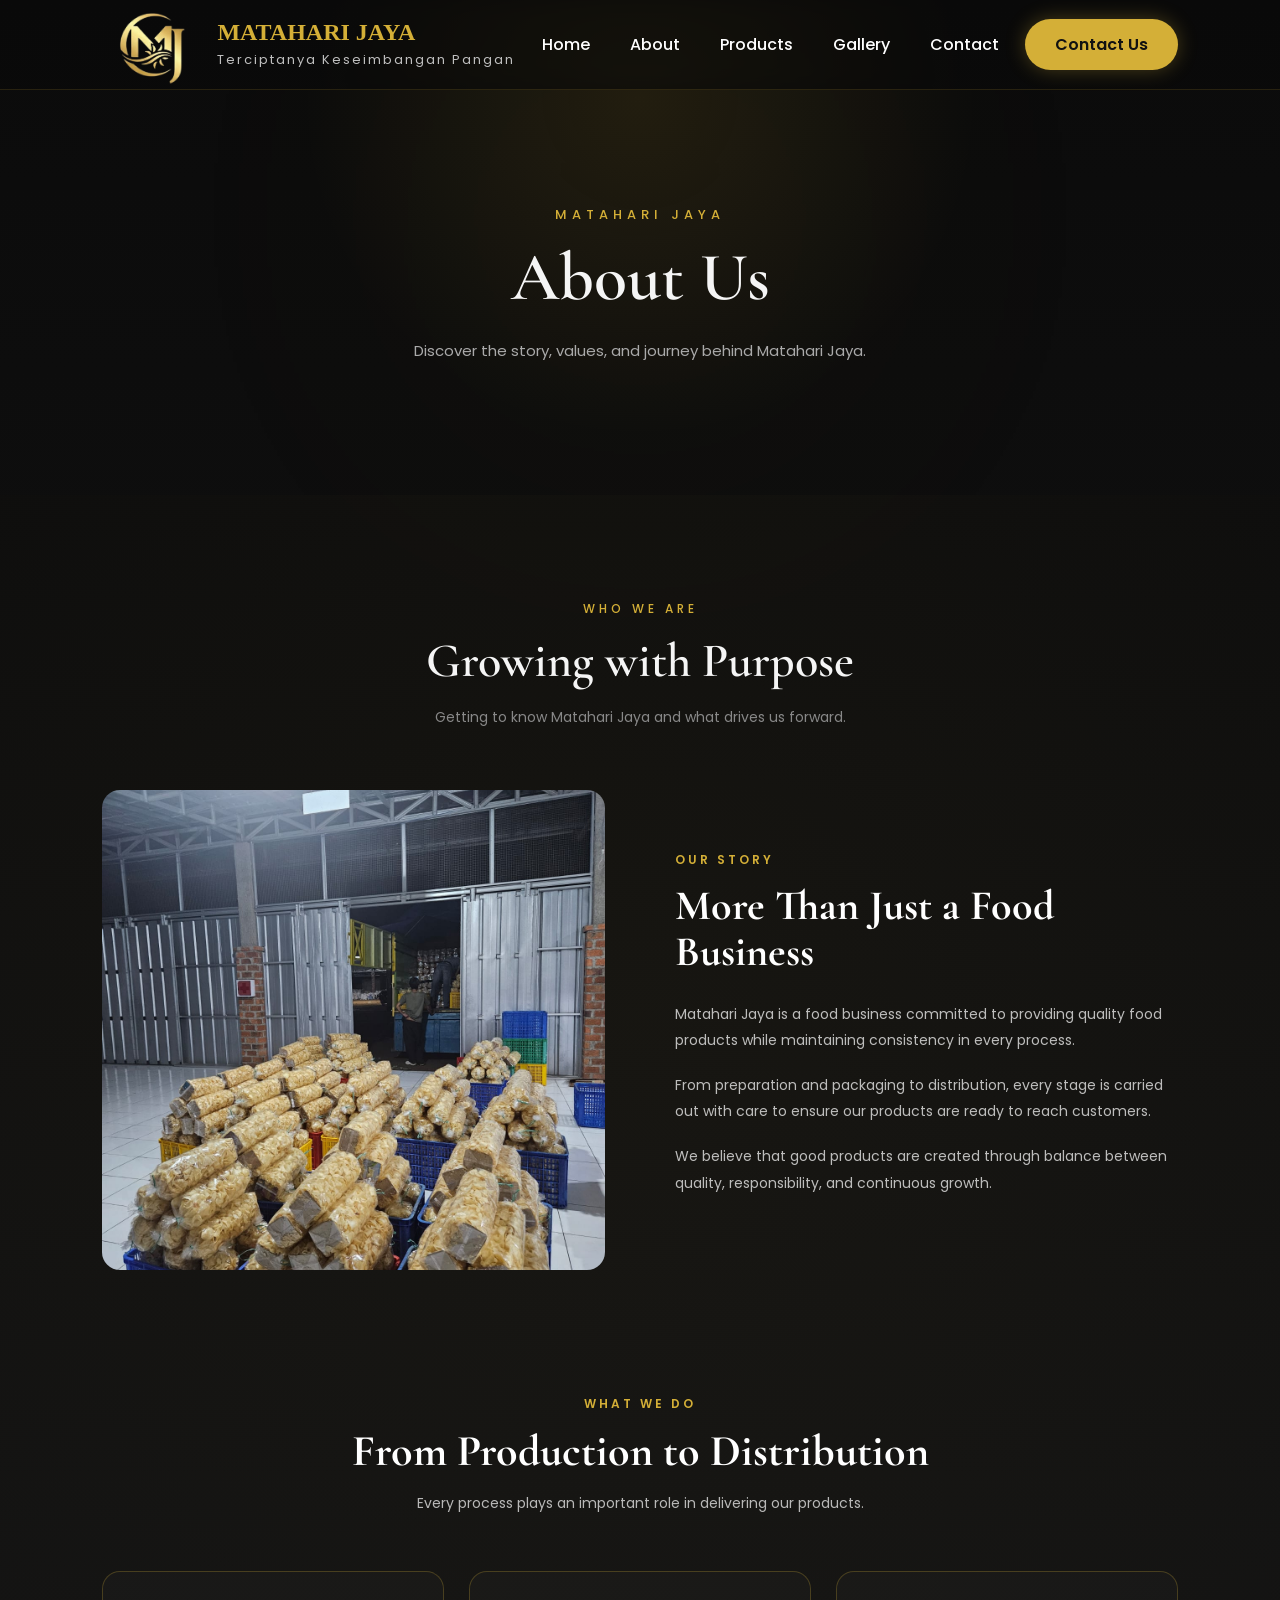
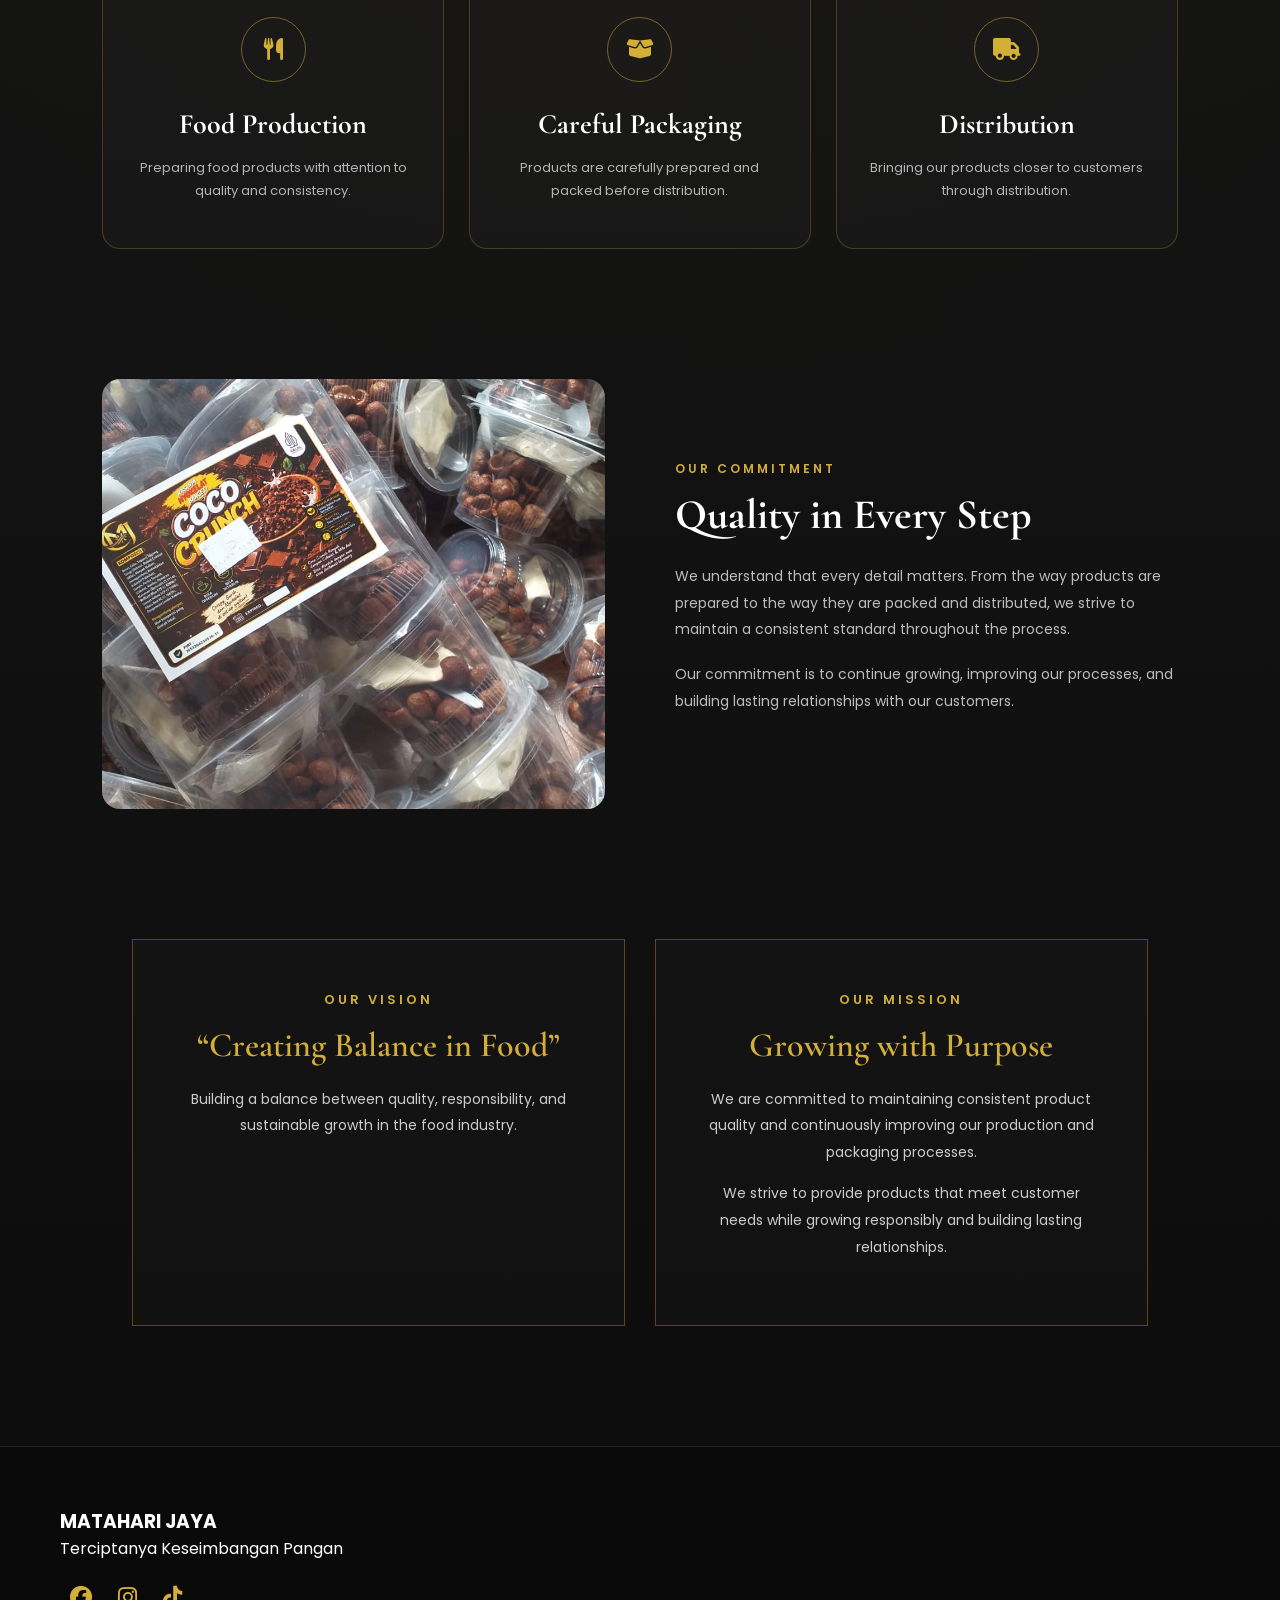
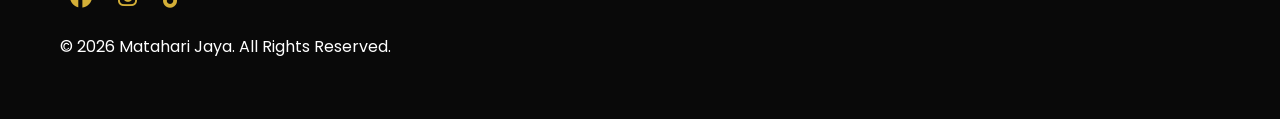
==== about.html @ 7770e7fb "push gallery-5.mp4 about.html and product.html" ====
<!DOCTYPE html>
<html lang="en">

<head>
    <meta charset="UTF-8">
    <meta name="viewport" content="width=device-width, initial-scale=1.0">

    <title>Gallery | Matahari Jaya</title>

    <link rel="icon" type="image/png" href="images/logo.png">

    <!-- CSS -->
    <link rel="stylesheet" href="css/style.css">

    <!-- Google Font -->
    <link rel="preconnect" href="https://fonts.googleapis.com">
    <link rel="preconnect" href="https://fonts.gstatic.com" crossorigin>

    <link href="https://fonts.googleapis.com/css2?family=Cormorant+Garamond:wght@500;600;700&family=Poppins:wght@300;400;500;600;700&display=swap" rel="stylesheet">

    <!-- Icons -->
    <link rel="stylesheet"
        href="https://cdnjs.cloudflare.com/ajax/libs/font-awesome/6.7.2/css/all.min.css">
</head>


<body>

    

    <!--================ NAVBAR ================-->

    <header>

        <div class="logo">
            <img src="images/logo.png" alt="Logo">
            <div class="logo-text">
                <h2>MATAHARI JAYA</h2>
                <span>Terciptanya Keseimbangan Pangan</span>
            </div>
        </div>

        <nav>

            <a href="index.html">Home</a>
            <a href="about.html">About</a>
            <a href="products.html">Products</a>
            <a href="gallery.html">Gallery</a>
            <a href="contact.html">Contact</a>

        </nav>

        <a href="contact.html" class="btn-contact">
        Contact Us
        </a>

    </header>

    <!--================ ABOUT HERO ================-->

    <section class="gallery-hero">

        <div class="gallery-hero-content">

            <span class="gallery-label">
                MATAHARI JAYA
            </span>

            <h1>About Us</h1>

            <p>
                Discover the story, values, and journey
                behind Matahari Jaya.
            </p>

        </div>

    </section>



    <!--================ WHO WE ARE ================-->

    <section class="company-gallery">

        <div class="gallery-heading">

            <span>WHO WE ARE</span>

            <h2>Growing with Purpose</h2>

            <p>
                Getting to know Matahari Jaya and
                what drives us forward.
            </p>

        </div>


        <div class="about-story">

            <div class="about-story-image">

                <img
                    src="images/gudang3.jpeg"
                    alt="Matahari Jaya">

            </div>


            <div class="about-story-content">

                <span>OUR STORY</span>

                <h2>
                    More Than Just a Food Business
                </h2>

                <p>
                    Matahari Jaya is a food business
                    committed to providing quality food
                    products while maintaining consistency
                    in every process.
                </p>

                <p>
                    From preparation and packaging to
                    distribution, every stage is carried
                    out with care to ensure our products
                    are ready to reach customers.
                </p>

                <p>
                    We believe that good products are
                    created through balance between
                    quality, responsibility, and continuous
                    growth.
                </p>

            </div>

        </div>



        <!--================ WHAT WE DO ================-->

        <div class="about-section-heading">

            <span>WHAT WE DO</span>

            <h2>
                From Production to Distribution
            </h2>

            <p>
                Every process plays an important role
                in delivering our products.
            </p>

        </div>


        <div class="about-values">


            <!-- CARD 1 -->

            <div class="about-card">

                <div class="about-card-icon">

                    <i class="fas fa-utensils"></i>

                </div>

                <h3>
                    Food Production
                </h3>

                <p>
                    Preparing food products with
                    attention to quality and consistency.
                </p>

            </div>



            <!-- CARD 2 -->

            <div class="about-card">

                <div class="about-card-icon">

                    <i class="fas fa-box-open"></i>

                </div>

                <h3>
                    Careful Packaging
                </h3>

                <p>
                    Products are carefully prepared
                    and packed before distribution.
                </p>

            </div>



            <!-- CARD 3 -->

            <div class="about-card">

                <div class="about-card-icon">

                    <i class="fas fa-truck"></i>

                </div>

                <h3>
                    Distribution
                </h3>

                <p>
                    Bringing our products closer
                    to customers through distribution.
                </p>

            </div>


        </div>



        <!--================ OUR COMMITMENT ================-->

        <div class="about-commitment">


            <div class="about-commitment-image">

                <img
                    src="images/produk.jpeg"
                    alt="Matahari Jaya distribution">

            </div>


            <div class="about-commitment-content">

                <span>OUR COMMITMENT</span>

                <h2>
                    Quality in Every Step
                </h2>

                <p>
                    We understand that every detail matters.
                    From the way products are prepared to
                    the way they are packed and distributed,
                    we strive to maintain a consistent
                    standard throughout the process.
                </p>

                <p>
                    Our commitment is to continue growing,
                    improving our processes, and building
                    lasting relationships with our customers.
                </p>

            </div>

        </div>



        <!--================ VISION & MISSION ================-->

<div class="about-vision-mission">

    <!-- VISION -->

    <div class="vision-box">

        <span>OUR VISION</span>

        <h2>
            “Creating Balance in Food”
        </h2>

        <p>
            Building a balance between quality,
            responsibility, and sustainable growth
            in the food industry.
        </p>

    </div>


    <!-- MISSION -->

    <div class="mission-box">

        <span>OUR MISSION</span>

        <h2>
            Growing with Purpose
        </h2>

        <p>
            We are committed to maintaining consistent
            product quality and continuously improving
            our production and packaging processes.
        </p>

        <p>
            We strive to provide products that meet
            customer needs while growing responsibly
            and building lasting relationships.
        </p>

    </div>

</div>

    </section>



   


    <!--================ FOOTER ================-->

    <footer>

    <h3>MATAHARI JAYA</h3>

    <p>
        Terciptanya Keseimbangan Pangan
    </p>

    <div class="social">

        <a href="https://web.facebook.com/profile.php?id=61590725181146">
            <i class="fab fa-facebook"></i>
        </a>

        <a href="https://www.instagram.com/mataharijayasnack?utm_source=ig_web_button_share_sheet&igsh=ZDNlZDc0MzIxNw==">
            <i class="fab fa-instagram"></i>
        </a>

        <a href="https://www.tiktok.com/@mataharijaya.snack?is_from_webapp=1&sender_device=pc">
            <i class="fab fa-tiktok"></i>
        </a>

    </div>

    <p class="copyright">
        © 2026 Matahari Jaya.
        All Rights Reserved.
    </p>

</footer>

</body>
</html>
---- css/style.css ----
/* ===== GOOGLE STYLE ===== */

*{
    margin:0;
    padding:0;
    box-sizing:border-box;
    font-family:'Poppins',sans-serif;
    text-decoration:none;
    list-style:none;
}

body{
    background:linear-gradient(180deg,#0b0b0b,#141414,#0b0b0b);
    color:#fff;
    overflow-x:hidden;
}

html{
    scroll-behavior:smooth;
}

/* ===== NAVBAR ===== */

header{
    width:100%;
    display:flex;
    justify-content:space-between;
    align-items:center;
    height:90px;
    padding:0 8%;
    position:fixed;
    top:0;
    left:0;
    z-index:1000;
    scroll-margin-top: 100px;

    background:rgba(10,10,10,.75);
    backdrop-filter:blur(12px);

    border-bottom:1px solid rgba(212,175,55,.15);
}

.logo{
    display:flex;
    align-items:center;
    gap:15px;
    height:70px;
}

.logo img{
    width:100px;
    height:100px;
    object-fit:contain;
}
.logo-text h2{
    color:#D4AF37;
    font-size:24px;
    font-family:'Cinzel', serif;
    margin:0;
}

.logo-text span{
    color:#BFBFBF;
    font-size:13px;
    letter-spacing:2px;
}

nav{
    display:flex;
    gap:40px;
}

nav a{
    color:#fff;
    font-weight:500;
    position:relative;
    transition:.4s;
}

nav a::after{
    content:"";
    position:absolute;
    left:0;
    bottom:-8px;
    width:0;
    height:2px;
    background:#D4AF37;
    transition:.4s;
}

nav a:hover{
    color:#D4AF37;
}

nav a:hover::after{
    width:100%;
}

.btn-contact{
    background:#D4AF37;
    color:#111;
    padding:13px 30px;
    border-radius:50px;
    font-weight:600;
    transition:.4s;
    box-shadow:0 0 20px rgba(212,175,55,.3);
}

.btn-contact:hover{
    transform:translateY(-3px);
    background:#F2D46B;
    box-shadow:0 0 35px rgba(212,175,55,.6);
}

/* =====================================================
   HERO
===================================================== */

.hero {
    min-height: 100vh;

    display: flex;
    justify-content: space-between;
    align-items: center;

    padding: 150px 8% 80px;

    gap: 80px;

    position: relative;
}


/* =====================================================
   HERO TEXT
===================================================== */

.hero-text {
    flex: 1;
    max-width: 650px;
}

.small-title {
    color: #D4AF37;

    letter-spacing: 4px;
    font-size: 14px;
    font-weight: 500;

    margin-bottom: 25px;
}


/* =====================================================
   HERO TITLE
===================================================== */

.hero-title {
    margin: 0 0 25px;

    line-height: .95;

    display: flex;
    flex-direction: column;

    gap: 2px;
}

.hero-title .matahari {
    font-family: 'Cormorant Garamond', serif;

    font-size: 68px;
    font-weight: 600;

    letter-spacing: 1px;

    color: #F5F5F5;
}

.hero-title .jaya {
    font-family: 'Poppins', sans-serif;

    font-size: 64px;
    font-weight: 700;

    letter-spacing: 1px;

    color: #D4AF37;
}


/* =====================================================
   GOLD DIVIDER
===================================================== */

.sun-divider {
    display: flex;
    align-items: center;

    gap: 18px;

    width: 560px;
    max-width: 100%;

    margin: 5px 0 28px;
}


/* GARIS KIRI */

.sun-divider > span:first-child {
    height: 1px;

    flex: 1;

    background: linear-gradient(
        to right,
        transparent,
        #D4AF37
    );
}


/* GARIS KANAN */

.sun-divider > span:last-child {
    height: 1px;

    flex: 1;

    background: linear-gradient(
        to left,
        transparent,
        #D4AF37
    );
}


/* =====================================================
   SUN ICON
===================================================== */

.sun-icon {
    width: 40px;
    height: 40px;

    position: relative;

    display: flex;
    align-items: center;
    justify-content: center;

    flex-shrink: 0;
}

.sun-icon .sun-core {
    width: 12px;
    height: 12px;

    background: #D4AF37;

    border-radius: 50%;

    box-shadow:
        0 0 8px rgba(212,175,55,.8),
        0 0 18px rgba(212,175,55,.35);
}

.sun-icon::before {
    content: "";

    position: absolute;

    width: 32px;
    height: 32px;

    border-radius: 50%;

    background:
        linear-gradient(#D4AF37,#D4AF37)
        center top / 2px 7px no-repeat,

        linear-gradient(#D4AF37,#D4AF37)
        center bottom / 2px 7px no-repeat,

        linear-gradient(#D4AF37,#D4AF37)
        left center / 7px 2px no-repeat,

        linear-gradient(#D4AF37,#D4AF37)
        right center / 7px 2px no-repeat;

    opacity: .8;
}

.sun-icon::after {
    content: "";

    position: absolute;

    width: 32px;
    height: 32px;

    border-radius: 50%;

    background:
        linear-gradient(
            45deg,
            transparent 47%,
            #D4AF37 48%,
            #D4AF37 52%,
            transparent 53%
        ),

        linear-gradient(
            -45deg,
            transparent 47%,
            #D4AF37 48%,
            #D4AF37 52%,
            transparent 53%
        );

    opacity: .7;
}


/* =====================================================
   HERO TEXT DESCRIPTION
===================================================== */

.hero-tagline {
    font-family: 'Poppins', sans-serif;

    font-size: 17px;
    font-weight: 500;

    line-height: 1.8;

    letter-spacing: .5px;

    color: #E5E5E5;

    max-width: 600px;

    margin-bottom: 8px;
}

.hero-description {
    font-family: 'Poppins', sans-serif;

    color: #BFBFBF;

    font-size: 16px;
    font-weight: 300;

    line-height: 1.9;

    max-width: 580px;

    margin-top: 0;
}


/* =====================================================
   HERO BUTTON
===================================================== */

.hero-button {
    margin-top: 35px;

    display: flex;

    gap: 20px;
}


/* =====================================================
   GOLD BUTTON
===================================================== */

.btn-gold {
    display: inline-block;

    background: #D4AF37;

    color: #111;

    padding: 16px 36px;

    border-radius: 50px;

    font-weight: 600;

    transition: .4s;

    box-shadow:
        0 0 30px rgba(212,175,55,.25);
}

.btn-gold:hover {
    transform: translateY(-4px);

    background: #F2D46B;

    box-shadow:
        0 0 40px rgba(212,175,55,.5);
}


/* =====================================================
   OUTLINE BUTTON
===================================================== */

.btn-outline {
    display: inline-block;

    border: 2px solid #D4AF37;

    color: #D4AF37;

    padding: 15px 30px;

    border-radius: 40px;

    transition: .4s;
}

.btn-outline:hover {
    transform: translateY(-4px);

    background: #D4AF37;

    color: #111;
}


/* =====================================================
   HERO LOGO
===================================================== */

.hero-image {
    flex: 1;

    display: flex;

    justify-content: center;
    align-items: center;

    position: relative;

    /* PENTING:
       tidak ada glow besar */
    background: none;
}


/* CONTAINER LOGO */

.hero-logo {
    width: 420px;
    height: 420px;

    display: flex;

    justify-content: center;
    align-items: center;

    position: relative;
}


/* LOGO */

.hero-logo img {
    width: 100%;
    height: 100%;

    object-fit: contain;

    /* clean */
    filter: none;

    transition: .4s ease;
}


/* HOVER LOGO */

.hero-logo img:hover {
    transform: scale(1.04);
}


/* =====================================================
   HILANGKAN GLOW LAMA
===================================================== */

.hero-image::before {
    display: none;
}

.hero-image::after {
    display: none;
}

.btn-gold{
    display:inline-block;
    background:#D4AF37;
    color:#111;
    padding:16px 36px;
    border-radius:50px;
    font-weight:600;
    transition:.4s;
    box-shadow:0 0 30px rgba(212,175,55,.25);
}

.btn-gold:hover{
    transform:translateY(-4px);
    background:#F2D46B;
    box-shadow:0 0 40px rgba(212,175,55,.5);
}

.btn-outline{
    display:inline-block;
    border:2px solid #D4AF37;
    color:#D4AF37;
    padding:16px 36px;
    border-radius:50px;
    transition:.4s;
}

.btn-outline:hover{
    background:#D4AF37;
    color:#111;
}

.btn-outline{
    border:2px solid #D4AF37;
    color:#D4AF37;
    padding:15px 30px;
    border-radius:40px;
}

.hero{

    min-height:100vh;
    display:flex;
    justify-content:space-between;
    align-items:center;
    padding:170px 8% 80px;
    gap:70px;
    position:relative;

}

.hero::before{

    content:"";
    position:absolute;
    width:450px;
    height:450px;
    background:#D4AF37;
    filter:blur(180px);
    opacity:.08;
    right:-120px;
    top:80px;

}

/* ===== SECTION ===== */

section{
    padding:100px 8%;
}

.section-title{
    text-align:center;
    margin-bottom:60px;
}

.section-title span{
    color:#D4AF37;
    letter-spacing:2px;
}

.section-title h2{
    font-size:40px;
    margin-top:15px;
}

/* ===== ABOUT COMPANY ===== */

.about {
    display: grid;
    grid-template-columns: 1fr 1fr;
    align-items: center;
    gap: 80px;

    background: #0d0d0d;
}


/* IMAGE */

.about-image {
    display: flex;
    justify-content: center;
}

.about-image-frame {
    position: relative;

    width: 100%;
    max-width: 500px;

    border-radius: 24px;
    padding: 10px;

    background:
        linear-gradient(
            135deg,
            rgba(212,175,55,.3),
            transparent 45%
        );

    border: 1px solid rgba(212,175,55,.18);
}

.about-image-frame img {
    display: block;

    width: 100%;
    height: 500px;

    object-fit: cover;

    border-radius: 18px;
}


/* TEXT */

.about-text {
    max-width: 600px;
}

.about-label {
    color: #D4AF37;

    font-size: 12px;
    letter-spacing: 4px;
    font-weight: 500;
}

.about-text h2 {
    font-family: 'Cormorant Garamond', serif;

    font-size: 52px;
    line-height: 1.1;

    margin: 15px 0 25px;

    color: #F5F5F5;
}

.about-text h2 span {
    color: #D4AF37;
}

.about-text > p {
    color: #aaa;

    font-size: 15px;
    line-height: 1.9;

    margin-bottom: 15px;
}


/* FEATURES */

.about-features {
    display: grid;

    grid-template-columns: 1fr 1fr;

    gap: 22px;

    margin-top: 30px;
}

.about-feature {
    display: flex;

    align-items: flex-start;

    gap: 14px;
}

.about-feature > i {
    color: #D4AF37;

    font-size: 19px;

    margin-top: 3px;
}

.about-feature h4 {
    color: #fff;

    font-size: 14px;

    margin-bottom: 4px;
}

.about-feature p {
    color: #777;

    font-size: 12px;

    line-height: 1.6;
}


/* LINK */

.about-link {
    display: inline-flex;

    align-items: center;

    gap: 10px;

    margin-top: 30px;

    color: #D4AF37;

    font-size: 13px;

    font-weight: 600;

    transition: .3s;
}

.about-link:hover {
    gap: 15px;

    color: #F2D46B;
}

/* ===== PRODUCTS ===== */

.products{
    background:
        radial-gradient(
            circle at 50% 0%,
            rgba(212,175,55,.06),
            transparent 45%
        );
}


/* SECTION TITLE */

.products .section-title{
    max-width:750px;
    margin:0 auto 60px;
    text-align:center;
}

.products .section-title span{
    color:#D4AF37;
    font-size:13px;
    letter-spacing:4px;
    font-weight:500;
}

.products .section-title h2{
    font-family:'Cormorant Garamond', serif;
    font-size:48px;
    font-weight:600;
    margin:12px 0 15px;
}

.products .section-title p{
    color:#aaa;
    font-size:15px;
    line-height:1.8;
}



/* PRODUCT GRID */

.product-container{
    display:grid;
    grid-template-columns:repeat(3,1fr);
    gap:30px;
}



/* PRODUCT CARD */

.product-card{
    background:
        linear-gradient(
            145deg,
            #191919,
            #101010
        );

    border:1px solid rgba(212,175,55,.12);
    border-radius:20px;
    overflow:hidden;
    transition:.4s ease;
}

.product-card:hover{
    transform:translateY(-10px);
    border-color:rgba(212,175,55,.5);
    box-shadow:
        0 20px 50px rgba(0,0,0,.5),
        0 0 30px rgba(212,175,55,.08);
}



/* PRODUCT IMAGE */

.product-image{
    height:320px;
    position:relative;
    display:flex;
    align-items:center;
    justify-content:center;
    padding:25px;
    background:
        radial-gradient(
            circle,
            rgba(212,175,55,.12),
            transparent 65%
        );
}

.product-image img{
    width:100%;
    height:100%;
    object-fit:contain;
    transition:.5s ease;
}

.product-card:hover .product-image img{
    transform:scale(1.05);
}



/* BADGE */

.product-badge{
    position:absolute;
    top:18px;
    left:18px;
    background:#D4AF37;
    color:#111;
    padding:7px 12px;
    border-radius:30px;
    font-size:10px;
    font-weight:700;
    letter-spacing:1px;
}



/* PRODUCT INFO */

.product-info{
    padding:25px 28px 28px;
}

.product-category{
    color:#D4AF37;
    font-size:11px;
    letter-spacing:2px;
}

.product-info h3{
    font-family:'Cormorant Garamond', serif;
    font-size:28px;
    margin:8px 0 10px;
    color:#fff;
}

.product-info p{
    color:#aaa;
    font-size:14px;
    line-height:1.7;
    min-height:72px;
}



/* PRODUCT BOTTOM */

.product-bottom{
    margin-top:22px;
    display:flex;
    align-items:center;
    justify-content:space-between;
    gap:15px;
}



/* SHOPEE BUTTON */

.btn-shopee{
    display:inline-flex;
    align-items:center;
    gap:8px;
    background:#D4AF37;
    color:#111;
    padding:11px 17px;
    border-radius:30px;
    font-size:12px;
    font-weight:600;
    transition:.3s ease;
}

.btn-shopee:hover{
    background:#F2D46B;
    transform:translateY(-2px);
    box-shadow:
        0 8px 20px rgba(212,175,55,.25);
}



/* VIEW DETAILS */

.product-detail{
    color:#D4AF37;
    font-size:12px;
    white-space:nowrap;
    transition:.3s;
}

.product-detail:hover{
    color:#F2D46B;
    transform:translateX(3px);
}



/* VIEW ALL */

.products-footer{
    display:flex;
    justify-content:center;
    margin-top:50px;
}

/* ===== WHY CHOOSE US ===== */

.why{
    background:
        radial-gradient(
            circle at 50% 50%,
            rgba(212,175,55,.04),
            transparent 55%
        );
}


/* SECTION DESCRIPTION */

.why .section-title{
    max-width:700px;
    margin:0 auto 60px;
}

.why .section-title span{
    color:#D4AF37;
    font-size:12px;
    letter-spacing:4px;
    font-weight:500;
}

.why .section-title h2{
    font-family:'Cormorant Garamond', serif;
    font-size:48px;
    font-weight:600;
    margin:12px 0 15px;
}

.why .section-title p{
    color:#999;
    font-size:15px;
    line-height:1.8;
}


/* WHY GRID */

.why-container{
    display:grid;
    grid-template-columns:repeat(4,1fr);
    gap:22px;
}


/* WHY CARD */

.why-card{
    position:relative;

    padding:40px 28px;

    background:
        linear-gradient(
            145deg,
            #191919,
            #101010
        );

    border:1px solid rgba(212,175,55,.12);

    border-radius:22px;

    text-align:center;

    transition:.4s ease;

    overflow:hidden;
}


/* GOLD TOP LINE */

.why-card::before{
    content:"";

    position:absolute;

    top:0;
    left:50%;

    width:0;
    height:2px;

    background:#D4AF37;

    transform:translateX(-50%);

    transition:.4s ease;
}


/* ICON */

.why-icon{
    width:60px;
    height:60px;

    margin:0 auto 22px;

    display:flex;
    align-items:center;
    justify-content:center;

    border-radius:50%;

    color:#D4AF37;

    background:rgba(212,175,55,.08);

    border:1px solid rgba(212,175,55,.18);

    font-size:21px;

    transition:.4s ease;
}


/* TITLE */

.why-card h3{
    font-family:'Cormorant Garamond', serif;

    font-size:25px;

    font-weight:600;

    color:#fff;

    margin-bottom:12px;
}


/* DESCRIPTION */

.why-card p{
    color:#888;

    font-size:13px;

    line-height:1.8;
}


/* HOVER */

.why-card:hover{
    transform:translateY(-8px);

    border-color:rgba(212,175,55,.45);

    box-shadow:
        0 20px 45px rgba(0,0,0,.4),
        0 0 25px rgba(212,175,55,.06);
}

.why-card:hover::before{
    width:60%;
}

.why-card:hover .why-icon{
    background:#D4AF37;
    color:#111;

    transform:translateY(-3px);
}

/* ===== CONTACT ===== */

.contact{
    text-align:center;
}

.contact a{
    display:inline-block;
    margin-top:25px;
    background:#D4AF37;
    color:black;
    padding:15px 35px;
    border-radius:40px;
}

/* ===== FOOTER ===== */

footer{
    background:#090909;
    padding:60px;
    border-top:1px solid rgba(212,175,55,.15);
}

.social{
    margin:20px 0;
}

.social a{
    color:#D4AF37;
    font-size:22px;
    margin:0 10px;
}

/* ===== HERO BRAND DIVIDER ===== */

.hero h1{
    font-size:68px;
    line-height:1.05;
    font-family:'Cinzel',serif;
    font-weight:600;
    letter-spacing:1px;
    margin-bottom:25px;
    color:#F5F5F5;
}

.hero h1 span{
    color:#D4AF37;
}

/* ===== ELEGANT SUN DIVIDER ===== */

.sun-divider{
    display:flex;
    align-items:center;
    gap:16px;
    width:560px;
    max-width:100%;
    margin:8px 0 28px;
}

/* garis kiri */
.sun-divider > span:first-child{
    height:1px;
    flex:1;
    background:linear-gradient(
        to right,
        transparent,
        rgba(212,175,55,.75)
    );
}

/* garis kanan */
.sun-divider > span:last-child{
    height:1px;
    flex:1;
    background:linear-gradient(
        to left,
        transparent,
        rgba(212,175,55,.75)
    );
}


/* ===== MATAHARI ===== */

.sun-icon{
    width:34px;
    height:34px;
    position:relative;
    display:flex;
    align-items:center;
    justify-content:center;
    flex-shrink:0;
}


/* lingkaran matahari */

.sun-icon .sun-core{
    width:10px;
    height:10px;
    background:#D4AF37;
    border-radius:50%;

    box-shadow:
        0 0 6px rgba(212,175,55,.6);
}


/* sinar utama */

.sun-icon::before{
    content:"";
    position:absolute;

    width:28px;
    height:28px;

    border-radius:50%;

    background:
        linear-gradient(#D4AF37,#D4AF37)
        center top / 1px 6px no-repeat,

        linear-gradient(#D4AF37,#D4AF37)
        center bottom / 1px 6px no-repeat,

        linear-gradient(#D4AF37,#D4AF37)
        left center / 6px 1px no-repeat,

        linear-gradient(#D4AF37,#D4AF37)
        right center / 6px 1px no-repeat;

    opacity:.75;
}


/* sinar diagonal */

.sun-icon::after{
    content:"";
    position:absolute;

    width:28px;
    height:28px;

    border-radius:50%;

    background:
        linear-gradient(
            45deg,
            transparent 47%,
            #D4AF37 48%,
            #D4AF37 52%,
            transparent 53%
        ),

        linear-gradient(
            -45deg,
            transparent 47%,
            #D4AF37 48%,
            #D4AF37 52%,
            transparent 53%
        );

    opacity:.55;
}

/* =========================================
   PAGE TRANSITION
========================================= */

body {
    opacity: 0;
    animation: pageFadeIn 0.5s ease forwards;
}

@keyframes pageFadeIn {
    from {
        opacity: 0;
    }

    to {
        opacity: 1;
    }
}

/* Saat pindah halaman */

body.page-exit {
    opacity: 0;
    transition: opacity 0.35s ease;
}

/* =====================================================
   PRODUCTS PAGE
===================================================== */

.products-page {
    min-height: 100vh;
    padding: 160px 8% 100px;
    background:
        radial-gradient(
            circle at 80% 20%,
            rgba(212,175,55,.08),
            transparent 35%
        );
}


/* ===== PRODUCTS HEADING ===== */

.products-heading {
    max-width: 750px;
    margin: 0 auto 70px;
    text-align: center;
}

.products-heading > span {
    color: #D4AF37;
    font-size: 14px;
    letter-spacing: 4px;
    font-weight: 500;
}

.products-heading h1 {
    margin-top: 18px;
    font-family: 'Cormorant Garamond', serif;
    font-size: 64px;
    line-height: 1;
    font-weight: 600;
}

.products-heading h1 strong {
    color: #D4AF37;
    font-weight: 600;
}

.products-heading p {
    margin-top: 25px;
    color: #BFBFBF;
    font-size: 16px;
    line-height: 1.8;
}


/* ===== PRODUCT GRID ===== */

.product-grid {
    display: grid;
    grid-template-columns: repeat(3, 1fr);
    gap: 30px;
}


/* ===== PRODUCT ITEM ===== */

.product-item {
    background: linear-gradient(
        145deg,
        #181818,
        #101010
    );

    border: 1px solid rgba(212,175,55,.15);
    border-radius: 24px;
    overflow: hidden;
    transition: .4s ease;
}

.product-item:hover {
    transform: translateY(-8px);
    border-color: rgba(212,175,55,.6);
    box-shadow:
        0 20px 50px rgba(212,175,55,.12);
}


/* ===== PRODUCT IMAGE ===== */

.product-image {
    height: 330px;
    display: flex;
    justify-content: center;
    align-items: center;
    padding: 30px;
    background:
        radial-gradient(
            circle,
            rgba(212,175,55,.12),
            transparent 65%
        );
}

.product-image img {
    width: 100%;
    height: 100%;
    object-fit: contain;
    transition: .4s ease;
}

.product-item:hover .product-image img {
    transform: scale(1.05);
}


/* ===== PRODUCT INFO ===== */

.product-info {
    padding: 30px;
}

.product-info > span {
    color: #D4AF37;
    font-size: 11px;
    letter-spacing: 2px;
    font-weight: 600;
}

.product-info h2 {
    margin-top: 10px;
    font-family: 'Cormorant Garamond', serif;
    font-size: 32px;
    font-weight: 600;
}

.product-info p {
    color: #BFBFBF;
    font-size: 14px;
    line-height: 1.7;
    margin: 12px 0 25px;
}


/* ===== SHOPEE BUTTON ===== */

.product-button {
    display: inline-flex;
    align-items: center;
    gap: 10px;
    color: #111;
    background: #D4AF37;
    padding: 12px 20px;
    border-radius: 30px;
    font-size: 14px;
    font-weight: 600;
    transition: .3s;
}

.product-button:hover {
    background: #F2D46B;
    transform: translateY(-3px);
    box-shadow:
        0 10px 25px rgba(212,175,55,.25);
}

/* ===== PAGE TRANSITION ===== */




/* ================= PRODUCT IMAGE ================= */

.product-card .product-image {
    width: 100%;
    height: 360px;
    position: relative;
    overflow: hidden;
}

/* ================= PRODUCT INFO ================= */

.product-card .product-info {
    width: 100%;
    padding: 40px;
    display: flex;
    flex-direction: column;
    justify-content: center;
}

/* =========================================
   FIX PRODUCT CARD ALIGNMENT
   ========================================= */

/* Semua card dibuat sebagai kolom */
.product-card {
    display: flex;
    flex-direction: column;
    height: 100%;
}

/* Bagian informasi mengisi ruang yang tersedia */
.product-card .product-info {
    flex: 1;
    display: flex;
    flex-direction: column;
    padding: 40px;
}

/* Deskripsi */
.product-card .product-info p {
    color: #aaa;
    font-size: 14px;
    line-height: 1.7;
    min-height: 72px;
}

/* Tombol selalu didorong ke bagian paling bawah */
.product-card .product-bottom {
    margin-top: auto;
    padding-top: 22px;

    display: flex;
    align-items: center;
    justify-content: space-between;
    gap: 15px;
}

/* Biar tombol tidak berubah ukuran */
.product-card .btn-shopee {
    flex-shrink: 0;
}

.product-card .product-detail {
    flex-shrink: 0;
}

/* =====================================================
   RESPONSIVE - TABLET & MOBILE
   ===================================================== */

@media (max-width: 992px) {

    /* ===== NAVBAR ===== */

    header {
        height: 75px;
        padding: 0 5%;
    }

    .logo {
        gap: 8px;
    }

    .logo img {
        width: 65px;
        height: 65px;
    }

    .logo-text h2 {
        font-size: 19px;
    }

    .logo-text span {
        font-size: 10px;
        letter-spacing: 1.5px;
    }

    nav {
        gap: 20px;
    }

    nav a {
        font-size: 14px;
    }

    .btn-contact {
        padding: 10px 20px;
        font-size: 13px;
    }


    /* ===== HERO ===== */

    .hero {
        flex-direction: column;
        text-align: center;
        padding: 130px 6% 70px;
        gap: 30px;
    }

    .hero-text {
        max-width: 700px;
    }

    .small-title {
        font-size: 12px;
        letter-spacing: 3px;
    }

    .hero-title {
        align-items: center;
    }

    .hero-title .matahari {
        font-size: 58px;
    }

    .hero-title .jaya {
        font-size: 54px;
    }

    .sun-divider {
        margin-left: auto;
        margin-right: auto;
    }

    .hero-tagline {
        font-size: 15px;
    }

    .hero-description {
        font-size: 14px;
    }

    .hero-button {
        justify-content: center;
    }

    .hero-image {
        width: 100%;
    }

    .hero-logo {
        width: 330px;
        height: 330px;
    }


    /* ===== ABOUT ===== */

    .about {
        grid-template-columns: 1fr;
        gap: 50px;
    }

    .about-image {
        order: 1;
    }

    .about-text {
        order: 2;
        max-width: 700px;
        margin: auto;
    }

    .about-image-frame {
        max-width: 550px;
    }

    .about-text h2 {
        font-size: 44px;
    }


    /* ===== PRODUCTS ===== */

    .product-container,
    .product-grid {
        grid-template-columns: repeat(2, 1fr);
    }


    /* ===== WHY ===== */

    .why-container {
        grid-template-columns: repeat(2, 1fr);
    }

}


/* =====================================================
   MATAHARI JAYA - MOBILE FRIENDLY
   ===================================================== */

@media screen and (max-width: 600px) {

    /* ===== BODY ===== */

    html,
    body {
        width: 100%;
        max-width: 100%;
        overflow-x: hidden;
    }

    body {
        font-size: 14px;
    }


    /* ===== NAVBAR ===== */

    header {
        position: fixed !important;
        top: 0;
        left: 0;
        width: 100% !important;
        height: 68px !important;
        padding: 0 18px !important;

        display: flex !important;
        align-items: center;
        justify-content: space-between;

        z-index: 9999;
    }

    .logo {
        height: 60px !important;
        gap: 6px !important;
        min-width: 0;
    }

    .logo img {
        width: 48px !important;
        height: 48px !important;
    }

    .logo-text {
        min-width: 0;
    }

    .logo-text h2 {
        font-size: 16px !important;
        white-space: nowrap;
    }

    .logo-text span {
        font-size: 7px !important;
        letter-spacing: 1px !important;
        white-space: nowrap;
    }

    nav {
        display: none !important;
    }

    .btn-contact {
        padding: 9px 14px !important;
        font-size: 10px !important;
        white-space: nowrap;
    }


    /* ===== HERO ===== */

    .hero {
        width: 100% !important;
        min-height: auto !important;

        display: flex !important;
        flex-direction: column !important;

        padding: 115px 20px 65px !important;

        gap: 35px !important;
        text-align: center;
    }

    .hero-text {
        width: 100% !important;
        max-width: 100% !important;
    }

    .small-title {
        font-size: 10px !important;
        letter-spacing: 2px !important;
        margin-bottom: 16px !important;
    }

    .hero-title {
        width: 100%;
        align-items: center !important;
        margin-bottom: 20px !important;
    }

    .hero-title .matahari {
        font-size: clamp(38px, 11vw, 48px) !important;
        line-height: 1 !important;
    }

    .hero-title .jaya {
        font-size: clamp(36px, 10vw, 45px) !important;
        line-height: 1 !important;
    }


    /* ===== SUN DIVIDER ===== */

    .sun-divider {
        width: 100% !important;
        max-width: 100% !important;
        gap: 8px !important;
        margin: 10px 0 22px !important;
    }

    .sun-icon {
        width: 30px !important;
        height: 30px !important;
    }

    .sun-icon::before,
    .sun-icon::after {
        width: 24px !important;
        height: 24px !important;
    }

    .hero-tagline {
        width: 100% !important;
        max-width: 100% !important;

        font-size: 14px !important;
        line-height: 1.7 !important;
    }

    .hero-description {
        width: 100% !important;
        max-width: 100% !important;

        font-size: 13px !important;
        line-height: 1.8 !important;
    }


    /* ===== HERO BUTTON ===== */

    .hero-button {
        width: 100% !important;

        display: flex !important;
        flex-direction: column !important;

        align-items: center !important;
        gap: 12px !important;

        margin-top: 25px !important;
    }

    .hero-button a {
        width: 100% !important;
        max-width: 280px !important;
        text-align: center !important;
    }

    .btn-gold,
    .btn-outline {
        padding: 13px 20px !important;
    }


    /* ===== HERO LOGO ===== */

    .hero-image {
        width: 100% !important;
        flex: none !important;
    }

    .hero-logo {
        width: min(70vw, 270px) !important;
        height: min(70vw, 270px) !important;
        margin: 0 auto;
    }


    /* ===== ALL SECTIONS ===== */

    section {
        width: 100% !important;
        padding: 70px 20px !important;
    }


    /* ===== ABOUT ===== */

    .about {
        width: 100% !important;

        display: flex !important;
        flex-direction: column !important;

        gap: 35px !important;
    }

    .about-image {
        width: 100% !important;
    }

    .about-image-frame {
        width: 100% !important;
        max-width: 100% !important;
        padding: 7px !important;
    }

    .about-image-frame img {
        width: 100% !important;
        height: 330px !important;
        object-fit: cover !important;
    }

    .about-text {
        width: 100% !important;
        max-width: 100% !important;
    }

    .about-text h2 {
        font-size: 38px !important;
        line-height: 1.1 !important;
    }

    .about-text > p {
        font-size: 13px !important;
        line-height: 1.8 !important;
    }

    .about-features {
        width: 100% !important;

        display: grid !important;
        grid-template-columns: 1fr !important;

        gap: 18px !important;
    }


    /* ===== SECTION TITLES ===== */

    .section-title,
    .products .section-title,
    .why .section-title {
        width: 100% !important;
        max-width: 100% !important;
        margin-bottom: 40px !important;
    }

    .section-title h2,
    .products .section-title h2,
    .why .section-title h2 {
        font-size: 36px !important;
        line-height: 1.1 !important;
    }


    /* =================================================
       PRODUCTS
       ================================================= */

    .product-container,
    .product-grid {
        width: 100% !important;

        display: grid !important;
        grid-template-columns: 1fr !important;

        gap: 22px !important;
    }

    .product-card,
    .product-item {
        width: 100% !important;
        max-width: 100% !important;
        min-width: 0 !important;
    }


    /* ===== PRODUCT IMAGE ===== */

    .product-card .product-image,
    .product-image {
        width: 100% !important;
        height: 280px !important;

        padding: 20px !important;
    }

    .product-image img {
        max-width: 100% !important;
        max-height: 100% !important;
        object-fit: contain !important;
    }


    /* ===== PRODUCT INFO ===== */

    .product-card .product-info,
    .product-info {
        width: 100% !important;
        padding: 25px !important;
    }

    .product-info h3,
    .product-info h2 {
        font-size: 28px !important;
        line-height: 1.1 !important;
    }

    .product-info p {
        font-size: 13px !important;
        line-height: 1.7 !important;
        min-height: auto !important;
    }


    /* ===== PRODUCT BUTTON ===== */

    .product-bottom {
        width: 100% !important;

        display: flex !important;
        align-items: center !important;
        justify-content: space-between !important;

        gap: 10px !important;
    }

    .btn-shopee,
    .product-button {
        font-size: 11px !important;
        padding: 10px 14px !important;
        white-space: nowrap !important;
    }

    .product-detail {
        font-size: 11px !important;
    }


    /* ===== PRODUCT CAROUSEL ===== */

    .product-gallery {
        width: 100% !important;
        height: 260px !important;
    }

    .gallery-track img {
        width: 100% !important;
        height: 100% !important;
        object-fit: contain !important;
    }

    .gallery-btn {
        width: 34px !important;
        height: 34px !important;
    }


    /* ===== WHY CHOOSE US ===== */

    .why-container {
        width: 100% !important;

        display: grid !important;
        grid-template-columns: 1fr !important;

        gap: 18px !important;
    }

    .why-card {
        width: 100% !important;
        padding: 32px 22px !important;
    }


    /* ===== PRODUCTS PAGE ===== */

    .products-page {
        width: 100% !important;
        min-height: auto !important;

        padding: 115px 20px 70px !important;
    }

    .products-heading {
        width: 100% !important;
        max-width: 100% !important;
        margin-bottom: 45px !important;
    }

    .products-heading h1 {
        font-size: 45px !important;
        line-height: 1.05 !important;
    }

    .products-heading p {
        font-size: 13px !important;
        line-height: 1.8 !important;
    }


    /* ===== FOOTER ===== */

    footer {
        width: 100% !important;
        padding: 45px 20px !important;
        text-align: center !important;
    }

}

/* =====================================================
   GALLERY PAGE
===================================================== */

/* ===== GALLERY HERO ===== */

.gallery-hero {
    min-height: 55vh;

    display: flex;
    align-items: center;
    justify-content: center;

    text-align: center;

    padding: 150px 8% 80px;

    position: relative;

    background:
        radial-gradient(
            circle at 50% 20%,
            rgba(212,175,55,.10),
            transparent 45%
        );
}

/* GOLD LIGHT */

.gallery-hero::before {
    content: "";

    position: absolute;

    width: 350px;
    height: 350px;

    background: #D4AF37;

    filter: blur(180px);

    opacity: .05;

    top: 40px;
    left: 50%;

    transform: translateX(-50%);
}

/* HERO CONTENT */

.gallery-hero-content {
    position: relative;

    max-width: 750px;

    z-index: 1;
}

.gallery-label {
    color: #D4AF37;

    font-size: 13px;

    letter-spacing: 5px;

    font-weight: 500;
}

.gallery-hero-content h1 {
    margin-top: 18px;

    font-family: 'Cormorant Garamond', serif;

    font-size: 68px;

    line-height: 1;

    font-weight: 600;

    color: #F5F5F5;
}

.gallery-hero-content p {
    margin-top: 25px;

    color: #aaa;

    font-size: 15px;

    line-height: 1.8;
}


/* =====================================================
   COMPANY GALLERY
===================================================== */

.company-gallery {
    padding: 100px 8% 120px;

    background:
        radial-gradient(
            circle at 50% 20%,
            rgba(212,175,55,.035),
            transparent 50%
        );
}


/* ===== HEADING ===== */

.gallery-heading {
    max-width: 700px;

    margin: 0 auto 60px;

    text-align: center;
}

.gallery-heading > span {
    color: #D4AF37;

    font-size: 12px;

    letter-spacing: 4px;

    font-weight: 500;
}

.gallery-heading h2 {
    margin-top: 12px;

    font-family: 'Cormorant Garamond', serif;

    font-size: 48px;

    font-weight: 600;

    color: #F5F5F5;
}

.gallery-heading p {
    margin-top: 15px;

    color: #888;

    font-size: 14px;

    line-height: 1.8;
}


/* =====================================================
   GALLERY GRID
===================================================== */

.gallery-grid {
    max-width: 1200px;

    margin: 0 auto;

    display: grid;

    grid-template-columns: repeat(2, 1fr);

    gap: 24px;
}


/* ===== GALLERY ITEM ===== */

.gallery-item {
    position: relative;

    height: 360px;

    overflow: hidden;

    border-radius: 22px;

    background: #111;

    border: 1px solid rgba(212,175,55,.12);

    cursor: pointer;

    transition: .4s ease;
}


/* FOTO UTAMA */

.gallery-item.gallery-main {
    grid-column: span 2;

    height: 500px;
}


/* ===== IMAGE ===== */

.gallery-item img {
    width: 100%;
    height: 100%;

    display: block;

    object-fit: cover;

    transition:
        transform .7s ease,
        filter .5s ease;
}


/* ===== OVERLAY ===== */

.gallery-overlay {
    position: absolute;

    inset: 0;

    display: flex;

    flex-direction: column;

    justify-content: flex-end;

    padding: 32px;

    background:
        linear-gradient(
            to top,
            rgba(0,0,0,.85),
            rgba(0,0,0,.15) 60%,
            transparent
        );

    opacity: 0;

    transition: .4s ease;
}


/* ===== OVERLAY TEXT ===== */

.gallery-overlay h3 {
    font-family: 'Cormorant Garamond', serif;

    font-size: 30px;

    color: #fff;

    margin-bottom: 6px;

    transform: translateY(15px);

    transition: .4s ease;
}

.gallery-overlay p {
    color: #ccc;

    font-size: 13px;

    line-height: 1.6;

    transform: translateY(15px);

    transition: .5s ease;
}


/* ===== GOLD TOP LINE ===== */

.gallery-item::before {
    content: "";

    position: absolute;

    top: 0;
    left: 50%;

    width: 0;
    height: 2px;

    background: #D4AF37;

    transform: translateX(-50%);

    z-index: 3;

    transition: .5s ease;
}


/* ===== HOVER ===== */

.gallery-item:hover {
    transform: translateY(-6px);

    border-color: rgba(212,175,55,.45);

    box-shadow:
        0 20px 45px rgba(0,0,0,.45),
        0 0 25px rgba(212,175,55,.07);
}

.gallery-item:hover img {
    transform: scale(1.06);

    filter: brightness(.65);
}

.gallery-item:hover .gallery-overlay {
    opacity: 1;
}

.gallery-item:hover .gallery-overlay h3,
.gallery-item:hover .gallery-overlay p {
    transform: translateY(0);
}

.gallery-item:hover::before {
    width: 55%;
}


/* =====================================================
   LIGHTBOX / POPUP
===================================================== */

.gallery-lightbox {
    position: fixed;

    inset: 0;

    z-index: 9999;

    display: flex;

    align-items: center;
    justify-content: center;

    padding: 40px;

    background: rgba(0,0,0,.92);

    opacity: 0;

    visibility: hidden;

    transition: .35s ease;
}

.gallery-lightbox.active {
    opacity: 1;

    visibility: visible;
}


/* FOTO POPUP */

.gallery-lightbox img {
    max-width: 90%;

    max-height: 85vh;

    object-fit: contain;

    border-radius: 12px;

    box-shadow:
        0 0 50px rgba(0,0,0,.7);

    transform: scale(.9);

    transition: .35s ease;
}

.gallery-lightbox.active img {
    transform: scale(1);
}


/* CLOSE BUTTON */

.lightbox-close {
    position: absolute;

    top: 30px;
    right: 35px;

    width: 45px;
    height: 45px;

    border: 1px solid rgba(212,175,55,.5);

    border-radius: 50%;

    background: rgba(10,10,10,.7);

    color: #D4AF37;

    font-size: 20px;

    cursor: pointer;

    transition: .3s ease;
}

.lightbox-close:hover {
    background: #D4AF37;

    color: #111;

    transform: rotate(90deg);
}


/* =========================================================
   MATAHARI JAYA — GALLERY PAGE
   Scoped khusus gallery supaya tidak bentrok dengan halaman lain
========================================================= */


/* =========================
   GALLERY HERO
========================= */

.gallery-page .gallery-hero {
    min-height: 55vh;
    padding: 150px 8% 90px;

    display: flex;
    align-items: center;
    justify-content: center;

    text-align: center;

    background:
        radial-gradient(
            circle at center,
            rgba(212, 175, 55, 0.10),
            transparent 45%
        ),
        #0b0b0b;

    position: relative;
    overflow: hidden;
}


/* garis dekorasi */

.gallery-page .gallery-hero::before {
    content: "";
    position: absolute;

    width: 420px;
    height: 420px;

    border: 1px solid rgba(212,175,55,.12);
    border-radius: 50%;

    top: -220px;
    right: -120px;
}

.gallery-page .gallery-hero::after {
    content: "";
    position: absolute;

    width: 300px;
    height: 300px;

    border: 1px solid rgba(212,175,55,.08);
    border-radius: 50%;

    bottom: -180px;
    left: -100px;
}


.gallery-page .gallery-hero-content {
    max-width: 760px;
    position: relative;
    z-index: 2;
}


.gallery-page .gallery-label {
    display: inline-block;

    color: #D4AF37;

    font-size: 12px;
    font-weight: 600;

    letter-spacing: 5px;
}


.gallery-page .gallery-hero h1 {
    margin: 18px 0;

    color: #fff;

    font-family: 'Cormorant Garamond', serif;

    font-size: clamp(48px, 6vw, 76px);

    font-weight: 600;

    line-height: 1;
}


.gallery-page .gallery-hero p {
    max-width: 600px;
    margin: auto;

    color: #a5a5a5;

    font-size: 14px;
    line-height: 1.9;
}


/* =========================
   GALLERY SECTION
========================= */

.gallery-page .company-gallery {
    padding: 110px 7% 130px;

    background: #0b0b0b;
}


.gallery-page .gallery-heading {
    max-width: 700px;

    margin: 0 auto 65px;

    text-align: center;
}


.gallery-page .gallery-heading > span {
    color: #D4AF37;

    font-size: 11px;
    font-weight: 600;

    letter-spacing: 4px;
}


.gallery-page .gallery-heading h2 {
    margin: 15px 0;

    color: #fff;

    font-family: 'Cormorant Garamond', serif;

    font-size: clamp(38px, 5vw, 54px);

    font-weight: 600;
}


.gallery-page .gallery-heading p {
    color: #929292;

    font-size: 14px;

    line-height: 1.8;
}


/* =========================
   GALLERY GRID
========================= */

.gallery-page .gallery-grid {
    max-width: 1250px;

    margin: auto;

    display: grid;

    grid-template-columns: 1.35fr 1fr 1fr;

    grid-template-rows: 300px 300px 260px;

    gap: 18px;
}


/* =========================
   GALLERY ITEM
========================= */

.gallery-page .gallery-item {
    position: relative;

    overflow: hidden;

    border-radius: 18px;

    background: #151515;

    border: 1px solid rgba(255,255,255,.07);

    box-shadow:
        0 15px 45px rgba(0,0,0,.25);

    isolation: isolate;
}


/* MAIN PHOTO */

.gallery-page .gallery-main {
    grid-column: 1;
    grid-row: 1 / span 2;
}


/* PHOTO 2 */

.gallery-page .gallery-item:nth-child(2) {
    grid-column: 2 / span 2;
    grid-row: 1;
}


/* PHOTO 3 */

.gallery-page .gallery-item:nth-child(3) {
    grid-column: 2;
    grid-row: 2;
}


/* PHOTO 4 */

.gallery-page .gallery-item:nth-child(4) {
    grid-column: 3;
    grid-row: 2;
}


/* =========================
   IMAGE
========================= */

.gallery-page .gallery-item img {
    width: 100%;
    height: 100%;

    display: block;

    object-fit: cover;

    transition:
        transform .7s cubic-bezier(.2,.7,.2,1),
        filter .5s ease;
}


/* =========================
   DARK GRADIENT
========================= */

.gallery-page .gallery-item::after {
    content: "";

    position: absolute;

    inset: 0;

    background:
        linear-gradient(
            to top,
            rgba(0,0,0,.85) 0%,
            rgba(0,0,0,.25) 45%,
            rgba(0,0,0,0) 75%
        );

    pointer-events: none;

    z-index: 1;
}


/* =========================
   OVERLAY CONTENT
========================= */

.gallery-page .gallery-overlay {
    position: absolute;

    left: 0;
    right: 0;
    bottom: 0;

    padding: 28px;

    z-index: 2;

    transform: translateY(5px);

    transition: transform .4s ease;
}


.gallery-page .gallery-overlay h3 {
    margin: 0 0 6px;

    color: #fff;

    font-family: 'Cormorant Garamond', serif;

    font-size: 27px;

    font-weight: 600;
}


.gallery-page .gallery-overlay p {
    margin: 0;

    color: rgba(255,255,255,.72);

    font-size: 12px;

    line-height: 1.6;
}


/* =========================
   GOLD CORNER
========================= */

.gallery-page .gallery-item::before {
    content: "";

    position: absolute;

    top: 18px;
    right: 18px;

    width: 28px;
    height: 28px;

    border-top: 1px solid rgba(212,175,55,.8);
    border-right: 1px solid rgba(212,175,55,.8);

    z-index: 3;

    opacity: 0;

    transition: .4s ease;
}


/* =========================
   HOVER
========================= */

.gallery-page .gallery-item:hover img {
    transform: scale(1.06);

    filter: brightness(.9);
}


.gallery-page .gallery-item:hover .gallery-overlay {
    transform: translateY(0);
}


.gallery-page .gallery-item:hover::before {
    opacity: 1;
}


/* =========================
   TABLET
========================= */

@media (max-width: 900px) {

    .gallery-page .gallery-grid {
        grid-template-columns: 1fr 1fr;

        grid-template-rows:
            350px
            250px
            250px;

        gap: 15px;
    }


    .gallery-page .gallery-main {
        grid-column: 1 / span 2;
        grid-row: 1;
    }


    .gallery-page .gallery-item:nth-child(2) {
        grid-column: 1;
        grid-row: 2;
    }


    .gallery-page .gallery-item:nth-child(3) {
        grid-column: 2;
        grid-row: 2;
    }


    .gallery-page .gallery-item:nth-child(4) {
        grid-column: 1 / span 2;
        grid-row: 3;
    }
}


/* =========================
   MOBILE
========================= */

@media (max-width: 600px) {

    .gallery-page .gallery-hero {
        min-height: 50vh;

        padding: 130px 25px 70px;
    }


    .gallery-page .gallery-hero h1 {
        font-size: 48px;
    }


    .gallery-page .gallery-hero p {
        font-size: 13px;
    }


    .gallery-page .company-gallery {
        padding: 75px 20px 90px;
    }


    .gallery-page .gallery-heading {
        margin-bottom: 40px;
    }


    .gallery-page .gallery-heading h2 {
        font-size: 38px;
    }


    .gallery-page .gallery-grid {
        display: grid;

        grid-template-columns: 1fr;

        grid-template-rows:
            300px
            240px
            240px
            240px;

        gap: 14px;
    }


    .gallery-page .gallery-main,
    .gallery-page .gallery-item:nth-child(2),
    .gallery-page .gallery-item:nth-child(3),
    .gallery-page .gallery-item:nth-child(4) {

        grid-column: 1;
    }


    .gallery-page .gallery-main {
        grid-row: 1;
    }


    .gallery-page .gallery-item:nth-child(2) {
        grid-row: 2;
    }


    .gallery-page .gallery-item:nth-child(3) {
        grid-row: 3;
    }


    .gallery-page .gallery-item:nth-child(4) {
        grid-row: 4;
    }


    .gallery-page .gallery-overlay {
        padding: 22px;
    }


    .gallery-page .gallery-overlay h3 {
        font-size: 24px;
    }
}

/* =====================================================
   CINEMATIC INTRO
===================================================== */

.cinematic-intro {
    position: fixed;
    inset: 0;
    width: 100%;
    height: 100vh;
    height: 100dvh;

    background: #050505;

    display: flex;
    align-items: center;
    justify-content: center;

    z-index: 99999;

    overflow: hidden;

    opacity: 1;
    visibility: visible;

    transition:
        opacity 1s ease,
        visibility 1s ease;
}


/* VIDEO */

.cinematic-intro video {
    width: 100%;
    height: 100%;

    object-fit: cover;

    display: block;
}


/* DARK OVERLAY */

.intro-overlay {
    position: absolute;
    inset: 0;

    background:
        linear-gradient(
            to bottom,
            rgba(0, 0, 0, 0.18),
            rgba(0, 0, 0, 0.08),
            rgba(0, 0, 0, 0.35)
        );

    pointer-events: none;
}


/* SKIP BUTTON */

.intro-skip {
    position: absolute;

    right: 35px;
    bottom: 30px;

    padding: 10px 18px;

    border: 1px solid rgba(212, 175, 55, 0.65);
    border-radius: 30px;

    background: rgba(0, 0, 0, 0.35);

    color: #fff;

    font-family: "Poppins", sans-serif;
    font-size: 12px;
    letter-spacing: 1px;

    cursor: pointer;

    backdrop-filter: blur(8px);

    transition:
        background 0.3s ease,
        border-color 0.3s ease,
        transform 0.3s ease;
}


.intro-skip i {
    margin-left: 6px;

    color: #d4af37;

    transition: transform 0.3s ease;
}


.intro-skip:hover {
    background: rgba(212, 175, 55, 0.15);

    border-color: #d4af37;

    transform: translateY(-2px);
}


.intro-skip:hover i {
    transform: translateX(4px);
}


/* WHEN INTRO IS FINISHED */

.cinematic-intro.hide-intro {
    opacity: 0;
    visibility: hidden;

    pointer-events: none;
}


/* =====================================================
   INTRO MOBILE
===================================================== */

@media (max-width: 768px) {

    .cinematic-intro video {
        object-fit: cover;
    }

    .intro-skip {
        right: 20px;
        bottom: 20px;

        padding: 9px 15px;

        font-size: 11px;
    }

}

/* =========================================
   HERO VIDEO
========================================= */

.hero-video {
    position: relative;
    min-height: calc(100vh - 90px);
    width: 100%;
    overflow: hidden;

    display: flex;
    align-items: center;
    justify-content: center;

    background: #080808;
}

/* VIDEO */

.hero-video-bg {
    position: absolute;
    inset: 0;

    width: 100%;
    height: 100%;

    object-fit: cover;

    z-index: 0;
}

/* DARK OVERLAY */

.hero-video-overlay {
    position: absolute;
    inset: 0;

    background:
        linear-gradient(
            90deg,
            rgba(0, 0, 0, 0.78),
            rgba(0, 0, 0, 0.45),
            rgba(0, 0, 0, 0.55)
        );

    z-index: 1;
}

/* HERO CONTENT */

.hero-video-content {
    position: relative;
    z-index: 2;

    width: min(900px, 90%);

    text-align: center;

    color: #fff;

    padding: 100px 20px;
}

/* SMALL LABEL */

.hero-video-label {
    display: inline-block;

    margin-bottom: 18px;

    font-family: 'Poppins', sans-serif;
    font-size: 12px;
    font-weight: 600;

    letter-spacing: 4px;

    color: #d4af37;
}

/* TITLE */

.hero-video-content h1 {
    margin: 0;

    font-family: 'Cormorant Garamond', serif;

    font-size: clamp(60px, 9vw, 110px);

    font-weight: 600;

    letter-spacing: 4px;

    line-height: 0.95;

    color: #fff;

    text-shadow:
        0 5px 30px rgba(0, 0, 0, 0.6);
}

/* DIVIDER */

.hero-video-divider {
    display: flex;

    align-items: center;
    justify-content: center;

    gap: 14px;

    margin: 25px auto;
}

.hero-video-divider span {
    width: 70px;
    height: 1px;

    background: #d4af37;
}

.hero-video-divider i {
    color: #d4af37;
    font-size: 16px;
}

/* TAGLINE */

.hero-video-tagline {
    margin: 0 auto 14px;

    font-family: 'Poppins', sans-serif;

    font-size: clamp(18px, 2vw, 25px);

    font-weight: 500;

    letter-spacing: 1px;

    color: #fff;
}

/* DESCRIPTION */

.hero-video-description {
    max-width: 620px;

    margin: 0 auto 30px;

    font-family: 'Poppins', sans-serif;

    font-size: 14px;

    line-height: 1.8;

    color: rgba(255, 255, 255, 0.78);
}

/* BUTTONS */

.hero-video-buttons {
    display: flex;

    justify-content: center;

    gap: 15px;

    flex-wrap: wrap;
}

.hero-video-buttons .btn-gold,
.hero-video-buttons .btn-outline {
    display: inline-flex;

    align-items: center;
    justify-content: center;

    min-width: 170px;

    padding: 14px 25px;

    text-decoration: none;

    border-radius: 30px;

    font-family: 'Poppins', sans-serif;

    font-size: 13px;
    font-weight: 600;

    transition: 0.3s ease;
}

.hero-video-buttons .btn-gold {
    background: #d4af37;
    color: #111;

    border: 1px solid #d4af37;
}

.hero-video-buttons .btn-gold:hover {
    background: #f0cf5a;
    transform: translateY(-2px);
}

.hero-video-buttons .btn-outline {
    background: rgba(0, 0, 0, 0.15);

    color: #fff;

    border: 1px solid rgba(255, 255, 255, 0.7);
}

.hero-video-buttons .btn-outline:hover {
    background: #fff;
    color: #111;

    transform: translateY(-2px);
}

/* SCROLL */

.hero-scroll {
    position: absolute;

    z-index: 3;

    bottom: 25px;
    left: 50%;

    transform: translateX(-50%);

    display: flex;
    flex-direction: column;

    align-items: center;

    gap: 8px;

    color: rgba(255, 255, 255, 0.7);

    font-family: 'Poppins', sans-serif;

    font-size: 9px;

    letter-spacing: 2px;
}

.hero-scroll i {
    color: #d4af37;

    font-size: 12px;

    animation: heroScroll 1.8s infinite;
}

@keyframes heroScroll {

    0%,
    100% {
        transform: translateY(0);
    }

    50% {
        transform: translateY(6px);
    }
}


/* =========================================
   HERO VIDEO - MOBILE
========================================= */

@media (max-width: 768px) {

    .hero-video {
        min-height: calc(100vh - 75px);
    }

    .hero-video-bg {
        object-position: center;
    }

    .hero-video-overlay {
        background:
            linear-gradient(
                rgba(0, 0, 0, 0.72),
                rgba(0, 0, 0, 0.65)
            );
    }

    .hero-video-content {
        padding: 80px 20px;
    }

    .hero-video-label {
        font-size: 9px;
        letter-spacing: 2.5px;
    }

    .hero-video-content h1 {
        font-size: clamp(48px, 15vw, 75px);
        letter-spacing: 2px;
    }

    .hero-video-divider {
        margin: 20px auto;
    }

    .hero-video-divider span {
        width: 45px;
    }

    .hero-video-tagline {
        font-size: 17px;
        line-height: 1.4;
    }

    .hero-video-description {
        font-size: 12px;
        line-height: 1.7;
    }

    .hero-video-buttons {
        flex-direction: column;

        align-items: center;
    }

    .hero-video-buttons .btn-gold,
    .hero-video-buttons .btn-outline {
        width: min(280px, 85%);
    }

    .hero-scroll {
        display: none;
    }
}

/* =====================================================
   PRODUCT CAROUSEL FIX
   ===================================================== */

.product-gallery {
    position: relative;
    width: 100%;
    height: 320px;
    padding: 0;
    overflow: hidden;
    display: block;
    background:
        radial-gradient(
            circle at center,
            rgba(212, 175, 55, 0.10),
            transparent 70%
        );
}

/* TRACK */
.product-gallery .gallery-track {
    display: flex;
    width: 100%;
    height: 100%;
    transition: transform 0.45s ease;
}

/* EACH SLIDE */
.product-gallery .gallery-track img {
    flex: 0 0 100%;
    width: 100%;
    height: 100%;
    min-width: 100%;
    object-fit: contain;
    padding: 25px;
    box-sizing: border-box;
    display: block;
}

/* PREV / NEXT */
.product-gallery .gallery-btn {
    position: absolute;
    top: 50%;
    transform: translateY(-50%);

    width: 38px;
    height: 38px;

    border: 1px solid rgba(212, 175, 55, 0.35);
    border-radius: 50%;

    background: rgba(10, 10, 10, 0.75);
    color: #D4AF37;

    display: flex;
    align-items: center;
    justify-content: center;

    cursor: pointer;
    z-index: 10;

    transition: all 0.3s ease;
}

.product-gallery .gallery-btn:hover {
    background: #D4AF37;
    color: #111;
    box-shadow: 0 5px 20px rgba(212, 175, 55, 0.25);
}

.product-gallery .gallery-prev {
    left: 12px;
}

.product-gallery .gallery-next {
    right: 12px;
}

/* DOTS */
.product-gallery .gallery-dots {
    position: absolute;
    bottom: 14px;
    left: 50%;

    transform: translateX(-50%);

    display: flex;
    gap: 7px;

    z-index: 10;
}

.product-gallery .gallery-dots span {
    width: 7px;
    height: 7px;

    border-radius: 50%;

    background: rgba(255, 255, 255, 0.35);

    transition: all 0.3s ease;
}

.product-gallery .gallery-dots span.active {
    width: 20px;
    border-radius: 10px;
    background: #D4AF37;
}


/* =====================================================
   PRODUCT CARD — CLEAN
   ===================================================== */

.product-card {
    overflow: hidden;
}

.product-card .product-info {
    position: relative;
}


/* =====================================================
   MOBILE
   ===================================================== */

@media (max-width: 768px) {

    .product-gallery {
        height: 280px;
    }

    .product-gallery .gallery-track img {
        padding: 20px;
    }

    .product-gallery .gallery-btn {
        width: 34px;
        height: 34px;
    }

    .product-gallery .gallery-prev {
        left: 8px;
    }

    .product-gallery .gallery-next {
        right: 8px;
    }
}

/* =====================================================
   CERTIFICATIONS SECTION
   ===================================================== */

.certifications {
    padding: 110px 8%;
    background: #0d0d0d;
    position: relative;
}

.certifications .section-title {
    text-align: center;
    max-width: 700px;
    margin: 0 auto 55px;
}

.certifications .section-title span {
    color: #D4AF37;
    font-size: 13px;
    font-weight: 600;
    letter-spacing: 3px;
}

.certifications .section-title h2 {
    margin: 14px 0;
    color: #fff;
    font-family: "Cormorant Garamond", serif;
    font-size: 48px;
}

.certifications .section-title p {
    color: #aaa;
    line-height: 1.8;
}


/* CONTAINER */

.certification-container {
    max-width: 1050px;
    margin: auto;

    display: grid;
    grid-template-columns: repeat(2, 1fr);
    gap: 30px;
}


/* CARD */

.certification-card {
    position: relative;

    display: flex;
    gap: 25px;

    padding: 35px;

    background:
        linear-gradient(
            145deg,
            rgba(212, 175, 55, 0.08),
            rgba(255, 255, 255, 0.015)
        );

    border: 1px solid rgba(212, 175, 55, 0.22);

    border-radius: 18px;

    transition:
        transform 0.3s ease,
        border-color 0.3s ease,
        box-shadow 0.3s ease;
}

.certification-card:hover {
    transform: translateY(-6px);

    border-color: rgba(212, 175, 55, 0.55);

    box-shadow:
        0 20px 45px rgba(0, 0, 0, 0.35),
        0 0 25px rgba(212, 175, 55, 0.08);
}


/* ICON */

.certification-icon {
    flex-shrink: 0;

    width: 58px;
    height: 58px;

    display: flex;
    align-items: center;
    justify-content: center;

    border-radius: 50%;

    background: rgba(212, 175, 55, 0.12);

    border: 1px solid rgba(212, 175, 55, 0.3);

    color: #D4AF37;

    font-size: 22px;
}


/* CONTENT */

.certification-content {
    flex: 1;
}

.certification-label {
    color: #D4AF37;

    font-size: 11px;
    font-weight: 600;

    letter-spacing: 2px;
}

.certification-content h3 {
    margin: 8px 0 10px;

    color: #fff;

    font-family: "Cormorant Garamond", serif;

    font-size: 30px;
}

.certification-content p {
    margin-bottom: 20px;

    color: #aaa;

    font-size: 14px;
    line-height: 1.7;
}


/* NUMBER */

.certification-number {
    display: flex;
    flex-direction: column;
    gap: 4px;

    padding-top: 15px;

    border-top: 1px solid rgba(255,255,255,0.08);
}

.certification-number span {
    color: #777;

    font-size: 11px;
    text-transform: uppercase;

    letter-spacing: 1px;
}

.certification-number strong {
    color: #D4AF37;

    font-size: 13px;

    letter-spacing: 0.5px;

    word-break: break-word;
}


/* NOTE */

.certification-note {
    display: block;

    margin-top: 12px;

    color: #777;

    font-size: 11px;
    line-height: 1.5;
}


/* =====================================================
   MOBILE
   ===================================================== */

@media (max-width: 768px) {

    .certifications {
        padding: 80px 6%;
    }

    .certifications .section-title h2 {
        font-size: 38px;
    }

    .certification-container {
        grid-template-columns: 1fr;
    }

    .certification-card {
        padding: 25px;

        gap: 18px;
    }

    .certification-icon {
        width: 48px;
        height: 48px;

        font-size: 18px;
    }

    .certification-content h3 {
        font-size: 26px;
    }

}

/* =====================================================
   CERTIFICATIONS & COMPLIANCE
   ===================================================== */

.certifications {
    padding: 110px 8%;
    background: #0d0d0d;
    position: relative;
}

.certifications .section-title {
    max-width: 720px;
    margin: 0 auto 55px;
    text-align: center;
}

.certifications .section-title span {
    color: #D4AF37;
    font-size: 12px;
    font-weight: 600;
    letter-spacing: 3px;
}

.certifications .section-title h2 {
    margin: 14px 0;
    color: #fff;
    font-family: "Cormorant Garamond", serif;
    font-size: 48px;
    font-weight: 600;
}

.certifications .section-title p {
    max-width: 620px;
    margin: 0 auto;
    color: #999;
    font-size: 14px;
    line-height: 1.8;
}


/* CARDS */

.certification-container {
    max-width: 1050px;
    margin: 0 auto;

    display: grid;
    grid-template-columns: repeat(2, 1fr);
    gap: 28px;
}

.certification-card {
    display: flex;
    align-items: flex-start;
    gap: 24px;

    padding: 35px;

    background:
        linear-gradient(
            145deg,
            rgba(212, 175, 55, 0.08),
            rgba(255, 255, 255, 0.015)
        );

    border: 1px solid rgba(212, 175, 55, 0.20);
    border-radius: 18px;

    transition: 0.3s ease;
}

.certification-card:hover {
    transform: translateY(-6px);

    border-color: rgba(212, 175, 55, 0.5);

    box-shadow:
        0 20px 45px rgba(0, 0, 0, 0.35),
        0 0 25px rgba(212, 175, 55, 0.08);
}


/* ICON */

.certification-icon {
    flex-shrink: 0;

    width: 58px;
    height: 58px;

    display: flex;
    align-items: center;
    justify-content: center;

    border-radius: 50%;

    background: rgba(212, 175, 55, 0.10);

    border: 1px solid rgba(212, 175, 55, 0.3);

    color: #D4AF37;

    font-size: 21px;
}


/* CONTENT */

.certification-content {
    flex: 1;
}

.certification-label {
    color: #D4AF37;

    font-size: 10px;
    font-weight: 600;

    letter-spacing: 2px;
}

.certification-content h3 {
    margin: 8px 0 10px;

    color: #fff;

    font-family: "Cormorant Garamond", serif;

    font-size: 30px;
    font-weight: 600;
}

.certification-content p {
    margin: 0 0 20px;

    color: #999;

    font-size: 13px;
    line-height: 1.8;
}


/* LINK */

.certification-link {
    display: inline-flex;
    align-items: center;
    gap: 9px;

    color: #D4AF37;

    font-size: 12px;
    font-weight: 600;

    text-decoration: none;

    transition: 0.3s ease;
}

.certification-link:hover {
    gap: 14px;
}

.certification-link i {
    font-size: 10px;
}


/* FOOTER BUTTON */

.certification-footer {
    margin-top: 45px;
    text-align: center;
}

.certification-footer .btn-outline {
    display: inline-flex;
    align-items: center;
    gap: 10px;
}


/* =====================================================
   MOBILE
   ===================================================== */

@media (max-width: 768px) {

    .certifications {
        padding: 80px 6%;
    }

    .certifications .section-title h2 {
        font-size: 38px;
    }

    .certification-container {
        grid-template-columns: 1fr;
    }

    .certification-card {
        padding: 25px;
        gap: 18px;
    }

    .certification-icon {
        width: 48px;
        height: 48px;
        font-size: 18px;
    }

    .certification-content h3 {
        font-size: 27px;
    }

}

/* =====================================================
   CERTIFICATIONS PAGE
===================================================== */

.certification-hero {
    min-height: 430px;
    display: flex;
    align-items: center;
    justify-content: center;
    text-align: center;

    padding: 120px 8% 80px;

    background:
        linear-gradient(
            rgba(0, 0, 0, 0.72),
            rgba(0, 0, 0, 0.88)
        ),
        url("../images/mj.jpeg") center/cover no-repeat;

    border-bottom: 1px solid rgba(212, 175, 55, 0.18);
}

.certification-hero-content {
    max-width: 760px;
}

.certification-hero-content > span {
    color: #D4AF37;

    font-size: 11px;
    font-weight: 600;

    letter-spacing: 4px;
}

.certification-hero-content h1 {
    margin: 15px 0;

    color: #fff;

    font-family: "Cormorant Garamond", serif;

    font-size: clamp(52px, 7vw, 78px);
    font-weight: 600;
}

.certification-hero-content p {
    max-width: 600px;
    margin: auto;

    color: #aaa;

    font-size: 14px;
    line-height: 1.9;
}


/* =====================================================
   INTRO
===================================================== */

.certification-intro {
    max-width: 760px;

    margin: auto;

    padding: 100px 8% 55px;

    text-align: center;
}

.certification-intro > span,
.certification-heading > span {
    color: #D4AF37;

    font-size: 11px;
    font-weight: 600;

    letter-spacing: 3px;
}

.certification-intro h2,
.certification-heading h2 {
    margin: 12px 0 15px;

    color: #fff;

    font-family: "Cormorant Garamond", serif;

    font-size: 44px;
    font-weight: 600;
}

.certification-intro p,
.certification-heading p {
    color: #999;

    font-size: 13px;
    line-height: 1.9;
}


/* =====================================================
   PIRT SECTION
===================================================== */

.pirt-section {
    padding: 120px 8% 110px;
}

.certification-heading {
    max-width: 720px;
    margin: 0 auto 55px;
    text-align: center;
}

.pirt-section .certification-heading {
    padding-top: 10px;
}

.pirt-grid {
    max-width: 1100px;

    margin: auto;

    display: grid;

    grid-template-columns:
        repeat(3, 1fr);

    gap: 28px;
}


/* PIRT CARD */

.pirt-card {
    overflow: hidden;

    background:
        linear-gradient(
            145deg,
            rgba(212, 175, 55, 0.07),
            rgba(255, 255, 255, 0.015)
        );

    border: 1px solid rgba(212, 175, 55, 0.18);

    border-radius: 16px;

    transition: 0.35s ease;
}

.pirt-card:hover {
    transform: translateY(-7px);

    border-color:
        rgba(212, 175, 55, 0.45);

    box-shadow:
        0 20px 50px rgba(0, 0, 0, 0.35);
}

/* ================= PIRT IMAGE ================= */

.pirt-image {
    position: relative;
    width: 100%;
    height: 360px;

    display: flex;
    align-items: center;
    justify-content: center;

    background: #f4f4f4;

    overflow: hidden;

    cursor: pointer;
}

.pirt-image img {
    width: 100%;
    height: 100%;

    object-fit: contain;

    display: block;

    transition: transform 0.4s ease;
}

.pirt-card:hover .pirt-image img {
    transform: scale(1.02);
}

/* IMAGE OVERLAY */

.pirt-overlay {
    position: absolute;

    inset: 0;

    display: flex;

    flex-direction: column;

    align-items: center;
    justify-content: center;

    gap: 10px;

    background:
        rgba(0, 0, 0, 0.62);

    color: #fff;

    opacity: 0;

    transition: 0.3s ease;
}

.pirt-card:hover .pirt-overlay {
    opacity: 1;
}

.pirt-overlay span {
    color: #D4AF37;

    font-size: 10px;
    font-weight: 600;

    letter-spacing: 2px;
}

.pirt-overlay i {
    color: #fff;

    font-size: 18px;
}


/* PIRT INFO */

.pirt-info {
    padding: 25px;
}

.pirt-info > span {
    color: #D4AF37;

    font-size: 9px;
    font-weight: 600;

    letter-spacing: 2px;
}

.pirt-info h3 {
    margin: 8px 0 8px;

    color: #fff;

    font-family: "Cormorant Garamond", serif;

    font-size: 27px;
    font-weight: 600;
}

.pirt-info p {
    margin: 0 0 8px;

    color: #888;

    font-size: 12px;
}

.pirt-info strong {
    color: #ddd;

    font-size: 12px;
    font-weight: 500;
}


/* =====================================================
   HALAL
===================================================== */

.halal-section {
    padding: 110px 8%;

    background: #0d0d0d;

    border-top:
        1px solid rgba(212, 175, 55, 0.08);

    border-bottom:
        1px solid rgba(212, 175, 55, 0.08);
}

.halal-card {
    max-width: 1050px;

    margin: 55px auto 0;

    display: grid;

    grid-template-columns:
        minmax(0, 1.1fr)
        minmax(320px, 0.9fr);

    gap: 55px;

    align-items: center;
}


/* HALAL DOCUMENT */

.halal-document {
    padding: 15px;

    background: #151515;

    border:
        1px solid rgba(212, 175, 55, 0.22);

    border-radius: 14px;

    box-shadow:
        0 20px 50px rgba(0, 0, 0, 0.3);
}

.halal-document img {
    width: 100%;

    display: block;

    border-radius: 7px;
}


/* HALAL INFO */

.halal-info > span {
    color: #D4AF37;

    font-size: 10px;
    font-weight: 600;

    letter-spacing: 2px;
}

.halal-info h3 {
    margin: 10px 0 20px;

    color: #fff;

    font-family: "Cormorant Garamond", serif;

    font-size: 38px;
    font-weight: 600;
}

.halal-info > p {
    color: #999;

    font-size: 13px;
    line-height: 1.8;
}

.halal-info > strong {
    display: block;

    margin-top: 7px;

    color: #D4AF37;

    font-size: 13px;

    letter-spacing: 1px;
}


/* HALAL DETAILS */

.halal-details {
    display: grid;

    grid-template-columns:
        repeat(2, 1fr);

    gap: 15px;

    margin: 30px 0;
}

.halal-details div {
    padding: 17px;

    background: rgba(255, 255, 255, 0.025);

    border:
        1px solid rgba(255, 255, 255, 0.07);

    border-radius: 10px;
}

.halal-details span {
    display: block;

    margin-bottom: 6px;

    color: #777;

    font-size: 10px;

    text-transform: uppercase;

    letter-spacing: 1px;
}

.halal-details strong {
    color: #ddd;

    font-size: 12px;

    font-weight: 500;
}

.halal-note {
    padding-top: 20px;

    border-top:
        1px solid rgba(255, 255, 255, 0.07);

    color: #777 !important;

    font-size: 11px !important;

    line-height: 1.8 !important;
}


/* =====================================================
   CERTIFICATION CTA
===================================================== */

.certification-cta {
    padding: 100px 8%;

    text-align: center;

    background:
        radial-gradient(
            circle at center,
            rgba(212, 175, 55, 0.08),
            transparent 60%
        );
}

.certification-cta > span {
    color: #D4AF37;

    font-size: 10px;
    font-weight: 600;

    letter-spacing: 3px;
}

.certification-cta h2 {
    margin: 12px 0;

    color: #fff;

    font-family: "Cormorant Garamond", serif;

    font-size: 45px;
}

.certification-cta p {
    margin-bottom: 28px;

    color: #888;

    font-size: 13px;
}

.certification-cta a {
    display: inline-flex;

    align-items: center;

    gap: 10px;

    padding: 13px 25px;

    color: #111;

    background: #D4AF37;

    border-radius: 5px;

    font-size: 11px;
    font-weight: 600;

    text-decoration: none;

    transition: 0.3s ease;
}

.certification-cta a:hover {
    transform: translateY(-3px);

    box-shadow:
        0 10px 25px rgba(212, 175, 55, 0.2);
}


/* =====================================================
   MOBILE
===================================================== */

@media (max-width: 900px) {

    .pirt-grid {
        grid-template-columns:
            repeat(2, 1fr);
    }

    .halal-card {
        grid-template-columns: 1fr;

        gap: 40px;
    }

}


@media (max-width: 600px) {

    .certification-hero {
        min-height: 360px;

        padding:
            110px 6%
            70px;
    }

    .certification-hero-content h1 {
        font-size: 52px;
    }

    .certification-intro {
        padding:
            75px 6%
            40px;
    }

    .certification-intro h2,
    .certification-heading h2 {
        font-size: 36px;
    }

    .pirt-section {
    padding:
        90px 6%
        80px;
    }

    .pirt-grid {
        grid-template-columns: 1fr;

        gap: 22px;
    }

    .pirt-image {
        height: 330px;
    }

    .halal-section {
        padding:
            80px 6%;
    }

    .halal-card {
        margin-top: 40px;
    }

    .halal-info h3 {
        font-size: 34px;
    }

    .halal-details {
        grid-template-columns: 1fr;
    }

    .certification-cta {
        padding:
            80px 6%;
    }

    .certification-cta h2 {
        font-size: 37px;
    }

}

/* ================= CERTIFICATE VIEWER ================= */

.certificate-viewer {
    position: fixed;

    inset: 0;

    z-index: 9999;

    display: none;

    align-items: center;
    justify-content: center;

    padding: 40px;

    background: rgba(0, 0, 0, 0.92);

    backdrop-filter: blur(8px);
}

.certificate-viewer.active {
    display: flex;
}


.certificate-viewer-content {
    width: min(900px, 90vw);
    height: 90vh;

    display: flex;
    align-items: center;
    justify-content: center;

    overflow: auto;
}


.certificate-viewer-content img {
    max-width: 100%;
    max-height: 100%;

    width: auto;
    height: auto;

    object-fit: contain;

    border-radius: 4px;

    box-shadow:
        0 20px 60px rgba(0, 0, 0, 0.5);
}


/* CLOSE BUTTON */

.certificate-close {
    position: absolute;

    top: 25px;
    right: 30px;

    width: 48px;
    height: 48px;

    border: 1px solid rgba(212, 175, 55, 0.5);

    border-radius: 50%;

    background: rgba(0, 0, 0, 0.5);

    color: #D4AF37;

    font-size: 22px;

    cursor: pointer;

    transition: 0.3s ease;

    z-index: 10;
}


.certificate-close:hover {
    background: #D4AF37;

    color: #111;

    transform: rotate(90deg);
}

/* ================= CONTACT PAGE ================= */

.contact-page {
    min-height: 100vh;
    padding: 150px 8% 100px;

    background:
        radial-gradient(
            circle at center,
            rgba(212, 175, 55, 0.06),
            transparent 55%
        );
}


/* HERO */

.contact-hero {
    max-width: 750px;
    margin: 0 auto 70px;
    text-align: center;
}

.section-label {
    color: #D4AF37;

    font-size: 11px;
    font-weight: 600;

    letter-spacing: 3px;
}

.contact-hero h1 {
    margin: 12px 0 18px;

    color: #fff;

    font-family: "Cormorant Garamond", serif;

    font-size: 64px;
    font-weight: 600;
}

.contact-hero p {
    color: #999;

    font-size: 14px;
    line-height: 1.9;
}


/* CONTACT CONTAINER */

.contact-container {
    max-width: 1150px;
    margin: auto;

    display: grid;
    grid-template-columns: 0.8fr 1.2fr;

    gap: 60px;

    align-items: stretch;
}


/* INFO */

.contact-info {
    display: flex;
    flex-direction: column;
    gap: 18px;
}

.contact-card {
    display: flex;

    align-items: center;
    gap: 18px;

    padding: 20px;

    background: rgba(255, 255, 255, 0.025);

    border: 1px solid rgba(255, 255, 255, 0.07);

    border-radius: 10px;
}

.contact-icon {
    width: 45px;
    height: 45px;

    display: flex;

    align-items: center;
    justify-content: center;

    flex-shrink: 0;

    color: #D4AF37;

    border: 1px solid rgba(212, 175, 55, 0.25);

    border-radius: 50%;
}

.contact-card span {
    display: block;

    margin-bottom: 5px;

    color: #D4AF37;

    font-size: 10px;
    font-weight: 600;

    letter-spacing: 2px;
}

.contact-card p {
    margin: 0;

    color: #ddd;

    font-size: 13px;

    line-height: 1.7;
}


/* LOCATION BUTTON */

.location-button {
    display: inline-flex;

    align-items: center;
    justify-content: center;

    gap: 10px;

    margin-top: 5px;

    padding: 14px 22px;

    background: #D4AF37;
    color: #111;

    border-radius: 5px;

    text-decoration: none;

    font-size: 11px;
    font-weight: 600;

    transition: 0.3s ease;
}

.location-button:hover {
    transform: translateY(-3px);
}


/* MAP */

.contact-map {
    min-height: 430px;

    overflow: hidden;

    background: #151515;

    border: 1px solid rgba(212, 175, 55, 0.2);

    border-radius: 16px;
}

.contact-map iframe {
    display: block;
}


/* BUSINESS INQUIRY */

.contact-inquiry {
    max-width: 800px;

    margin: 100px auto 0;

    padding: 55px 40px;

    text-align: center;

    background: rgba(255, 255, 255, 0.025);

    border: 1px solid rgba(212, 175, 55, 0.15);

    border-radius: 16px;
}

.contact-inquiry h2 {
    margin: 12px 0 15px;

    color: #fff;

    font-family: "Cormorant Garamond", serif;

    font-size: 42px;
}

.contact-inquiry p {
    max-width: 600px;

    margin: 0 auto 30px;

    color: #999;

    font-size: 13px;

    line-height: 1.8;
}


/* MOBILE */

@media (max-width: 800px) {

    .contact-page {
        padding: 120px 6% 70px;
    }

    .contact-hero h1 {
        font-size: 48px;
    }

    .contact-container {
        grid-template-columns: 1fr;

        gap: 35px;
    }

    .contact-map {
        min-height: 350px;
    }

    .contact-inquiry {
        padding: 40px 25px;
    }

    .contact-inquiry h2 {
        font-size: 36px;
    }

}

/* ================= CONTACT SOCIAL ================= */

.contact-social {
    display: flex;

    justify-content: center;
    align-items: center;

    gap: 15px;

    margin-top: 25px;
}

.contact-social a {
    width: 42px;
    height: 42px;

    display: flex;

    align-items: center;
    justify-content: center;

    color: #D4AF37;

    border: 1px solid rgba(212, 175, 55, 0.3);

    border-radius: 50%;

    text-decoration: none;

    transition: 0.3s ease;
}

.contact-social a:hover {
    background: #D4AF37;
    color: #111;

    transform: translateY(-3px);
}

.product-contact,
.product-contact:visited {
    color: #D4AF37 !important;
    text-decoration: none !important;
}

.product-contact:hover {
    color: #F2D46B !important;
}

/* ================= GALLERY VIDEO ================= */

.gallery-video {
    max-width: 1000px;
    margin: 0 auto 60px;

    background: #151515;

    border: 1px solid rgba(212, 175, 55, 0.2);

    border-radius: 16px;

    overflow: hidden;
}

.gallery-video video {
    width: 100%;
    height: 560px;

    display: block;

    object-fit: cover;

    background: #000;
}

.gallery-video-caption {
    padding: 25px 30px 28px;
}

.gallery-video-caption span {
    color: #D4AF37;

    font-size: 10px;
    font-weight: 600;

    letter-spacing: 3px;
}

.gallery-video-caption h3 {
    margin: 8px 0 8px;

    color: #fff;

    font-family: "Cormorant Garamond", serif;

    font-size: 32px;
    font-weight: 600;
}

.gallery-video-caption p {
    margin: 0;

    color: #999;

    font-size: 13px;

    line-height: 1.7;
}


/* MOBILE */

@media (max-width: 800px) {

    .gallery-video {
        margin-bottom: 40px;
    }

    .gallery-video video {
        height: 350px;
    }

    .gallery-video-caption {
        padding: 20px;
    }

    .gallery-video-caption h3 {
        font-size: 28px;
    }

}

/* ================= GALLERY PHOTO GRID ================= */

.gallery-grid {
    max-width: 1150px;
    margin: 50px auto 0;

    display: grid;

    grid-template-columns: 1.35fr 1fr;
    grid-template-rows: 280px 280px;

    gap: 18px;
}


/* MAIN PHOTO */

.gallery-main {
    grid-row: 1 / 3;
}


/* GALLERY ITEM */

.gallery-item {
    position: relative;

    overflow: hidden;

    border-radius: 14px;

    background: #151515;

    border: 1px solid rgba(212, 175, 55, 0.12);
}


/* IMAGE */

.gallery-item img {
    width: 100%;
    height: 100%;

    display: block;

    object-fit: cover;

    transition: transform 0.6s ease;
}


/* DARK OVERLAY */

.gallery-item::after {
    content: "";

    position: absolute;

    inset: 0;

    background: linear-gradient(
        to top,
        rgba(0, 0, 0, 0.85),
        rgba(0, 0, 0, 0.05) 70%
    );

    pointer-events: none;
}


/* HOVER IMAGE */

.gallery-item:hover img {
    transform: scale(1.05);
}


/* TEXT */

.gallery-overlay {
    position: absolute;

    left: 25px;
    right: 25px;
    bottom: 22px;

    z-index: 2;
}


.gallery-overlay span {
    color: #D4AF37;

    font-size: 9px;
    font-weight: 600;

    letter-spacing: 2.5px;
}


.gallery-overlay h3 {
    margin: 7px 0 5px;

    color: #fff;

    font-family: "Cormorant Garamond", serif;

    font-size: 27px;
    font-weight: 600;
}


.gallery-overlay p {
    margin: 0;

    max-width: 400px;

    color: rgba(255, 255, 255, 0.7);

    font-size: 11px;

    line-height: 1.6;
}


/* MOBILE */

@media (max-width: 800px) {

    .gallery-grid {
        grid-template-columns: 1fr;

        grid-template-rows: repeat(4, 280px);

        gap: 15px;

        margin-left: 6%;
        margin-right: 6%;
    }

    .gallery-main {
        grid-row: auto;
    }

    .gallery-overlay {
        left: 20px;
        right: 20px;
        bottom: 18px;
    }

    .gallery-overlay h3 {
        font-size: 25px;
    }

}

/* =====================================================
   NEW ACTIVITY VIDEO SLIDER
===================================================== */

.activity-video-section {
    width: 100%;
    margin-top: 100px;
    padding: 80px 0 30px;
    text-align: center;
    border-top: 1px solid rgba(212, 175, 55, 0.2);
}


/* HEADING */

.activity-video-heading span {
    font-size: 12px;
    letter-spacing: 3px;
    color: #d4af37;
    font-weight: 600;
}

.activity-video-heading h2 {
    margin: 10px 0;
    font-family: "Cormorant Garamond", serif;
    font-size: 38px;
}

.activity-video-heading p {
    max-width: 600px;
    margin: 0 auto 45px;
    line-height: 1.7;
}


/* SLIDER */

.activity-video-slider {
    position: relative;
    width: 100%;
    max-width: 800px;
    margin: 0 auto;

    display: flex;
    align-items: center;
    justify-content: center;
}

.activity-video-track {
    width: 100%;
    overflow: hidden;
    display: flex;
    scroll-behavior: smooth;
    scroll-snap-type: x mandatory;
}

.activity-video-slide {
    min-width: 100%;
    display: flex;
    justify-content: center;
    scroll-snap-align: center;
}


/* PORTRAIT VIDEO */

.activity-video-slide video {
    width: 360px;
    height: 560px;
    object-fit: cover;
    border-radius: 18px;
    display: block;
    background: #000;
    box-shadow: 0 15px 40px rgba(0, 0, 0, 0.25);
}


/* ARROWS */

.activity-arrow {
    position: absolute;
    top: 50%;
    transform: translateY(-50%);

    width: 45px;
    height: 45px;

    border: 1px solid #d4af37;
    border-radius: 50%;

    background: rgba(0, 0, 0, 0.8);
    color: #d4af37;

    cursor: pointer;

    z-index: 5;

    display: flex;
    align-items: center;
    justify-content: center;

    transition: 0.3s ease;
}

.activity-arrow:hover {
    background: #d4af37;
    color: #000;
}

.activity-prev {
    left: 0;
}

.activity-next {
    right: 0;
}


/* DOTS */

.activity-video-dots {
    display: flex;
    justify-content: center;
    gap: 9px;
    margin-top: 25px;
}

.activity-dot {
    width: 8px;
    height: 8px;

    padding: 0;

    border: none;
    border-radius: 50%;

    background: #999;

    cursor: pointer;

    transition: 0.3s ease;
}

.activity-dot.active {
    width: 25px;
    border-radius: 10px;
    background: #d4af37;
}


/* =====================================================
   NEW ACTIVITY VIDEO SLIDER
===================================================== */

.activity-video-section {
    width: 100%;
    box-sizing: border-box;

    margin-top: 100px;
    padding: 100px 20px 80px;

    text-align: center;

    border-top: 1px solid rgba(212, 175, 55, 0.2);
}


/* ================= HEADING ================= */

.activity-video-heading {
    margin-bottom: 45px;
}

.activity-video-heading span {
    font-size: 12px;
    letter-spacing: 3px;
    color: #d4af37;
    font-weight: 600;
}

.activity-video-heading h2 {
    margin: 10px 0;
    font-family: "Cormorant Garamond", serif;
    font-size: 38px;
}

.activity-video-heading p {
    max-width: 600px;
    margin: 0 auto;
    line-height: 1.7;
}


/* ================= SLIDER ================= */

.activity-video-slider {
    position: relative;

    width: 420px;
    max-width: 100%;

    margin: 0 auto;

    display: flex;
    align-items: center;
    justify-content: center;
}


/* TRACK */

.activity-video-track {
    width: 360px;
    max-width: 100%;

    display: flex;

    overflow: hidden;

    scroll-behavior: smooth;
    scroll-snap-type: x mandatory;
}


/* SLIDE */

.activity-video-slide {
    flex: 0 0 360px;
    width: 360px;

    display: flex;
    justify-content: center;
    align-items: center;

    scroll-snap-align: center;
}


/* ================= PORTRAIT VIDEO ================= */

.activity-video-slide video {
    width: 360px;
    height: 560px;

    object-fit: cover;

    display: block;

    border-radius: 18px;

    background: #000;

    box-shadow:
        0 15px 40px rgba(0, 0, 0, 0.3);
}


/* ================= ARROWS ================= */

.activity-arrow {
    position: absolute;

    top: 50%;
    transform: translateY(-50%);

    width: 45px;
    height: 45px;

    border: 1px solid #d4af37;
    border-radius: 50%;

    background: rgba(0, 0, 0, 0.85);

    color: #d4af37;

    cursor: pointer;

    z-index: 10;

    display: flex;
    align-items: center;
    justify-content: center;

    transition: 0.3s ease;
}

.activity-arrow:hover {
    background: #d4af37;
    color: #000;
}

.activity-prev {
    left: -5px;
}

.activity-next {
    right: -5px;
}


/* ================= DOTS ================= */

.activity-video-dots {
    display: flex;

    justify-content: center;

    gap: 9px;

    margin-top: 25px;
}

.activity-dot {
    width: 8px;
    height: 8px;

    padding: 0;

    border: none;
    border-radius: 50%;

    background: #777;

    cursor: pointer;

    transition: 0.3s ease;
}

.activity-dot.active {
    width: 25px;

    border-radius: 10px;

    background: #d4af37;
}


 /* =====================================================
   FINAL FIX — ACTIVITY VIDEO SLIDER
===================================================== */

.activity-video-section {
    position: relative !important;
    width: 100% !important;
    max-width: 100% !important;

    margin: 0 auto !important;
    padding: 120px 20px 80px !important;

    box-sizing: border-box !important;
    text-align: center !important;
}


/* ================= HEADING ================= */

.activity-video-heading {
    position: relative !important;
    z-index: 2 !important;

    width: 100% !important;

    margin: 0 auto 45px !important;

    text-align: center !important;
}

.activity-video-heading h2 {
    margin: 10px 0 !important;
}

.activity-video-heading p {
    margin: 0 auto !important;
}


/* ================= SLIDER ================= */

.activity-video-slider {
    position: relative !important;

    width: 440px !important;
    max-width: 100% !important;

    height: 580px !important;

    margin: 0 auto !important;

    display: flex !important;
    align-items: center !important;
    justify-content: center !important;
}


/* ================= TRACK ================= */

.activity-video-track {
    width: 360px !important;
    max-width: 360px !important;

    height: 560px !important;

    margin: 0 auto !important;
    padding: 0 !important;

    display: flex !important;

    overflow: hidden !important;

    scroll-behavior: smooth !important;
    scroll-snap-type: x mandatory !important;

    box-sizing: border-box !important;
}


/* ================= SLIDE ================= */

.activity-video-slide {
    flex: 0 0 360px !important;

    width: 360px !important;
    min-width: 360px !important;

    height: 560px !important;

    margin: 0 !important;
    padding: 0 !important;

    display: flex !important;
    align-items: center !important;
    justify-content: center !important;

    scroll-snap-align: start !important;

    box-sizing: border-box !important;
}


/* ================= VIDEO ================= */

.activity-video-slide video {
    display: block !important;

    width: 360px !important;
    min-width: 360px !important;

    height: 560px !important;
    min-height: 560px !important;

    margin: 0 auto !important;
    padding: 0 !important;

    object-fit: cover !important;

    border-radius: 18px !important;

    background: #000 !important;
}


/* ================= TOMBOL KIRI ================= */

.activity-prev {
    position: absolute !important;

    left: 0 !important;
    top: 50% !important;

    transform: translateY(-50%) !important;

    z-index: 50 !important;
}


/* ================= TOMBOL KANAN ================= */

.activity-next {
    position: absolute !important;

    right: 0 !important;
    top: 50% !important;

    transform: translateY(-50%) !important;

    z-index: 50 !important;
}


/* ================= DOT ================= */

.activity-video-dots {
    position: relative !important;

    z-index: 5 !important;

    display: flex !important;
    justify-content: center !important;
    align-items: center !important;

    gap: 8px !important;

    margin: 25px auto 0 !important;
}


/* =====================================================
   MOBILE
===================================================== */

@media (max-width: 768px) {

    .activity-video-section {
        padding: 100px 15px 60px !important;
    }


    .activity-video-slider {
        width: 330px !important;
        max-width: 100% !important;

        height: 510px !important;

        margin: 0 auto !important;
    }


    .activity-video-track {
        width: 280px !important;
        max-width: 280px !important;

        height: 500px !important;

        margin: 0 auto !important;
    }


    .activity-video-slide {
        flex: 0 0 280px !important;

        width: 280px !important;
        min-width: 280px !important;

        height: 500px !important;
    }


    .activity-video-slide video {
        width: 280px !important;
        min-width: 280px !important;

        height: 500px !important;
        min-height: 500px !important;
    }


    .activity-prev {
        left: 0 !important;
    }


    .activity-next {
        right: 0 !important;
    }

}

.gallery-grid .activity-video-section {
    grid-column: 1 / -1 !important;
    width: 100% !important;
    max-width: 100% !important;
    margin-left: 0 !important;
    margin-right: 0 !important;
}

.gallery-grid .activity-video-slider {
    margin-left: auto !important;
    margin-right: auto !important;
}

.gallery-grid .activity-video-track {
    margin-left: auto !important;
    margin-right: auto !important;
}

.gallery-grid .activity-video-slide {
    margin-left: 0 !important;
    margin-right: 0 !important;
}

.gallery-grid .activity-video-slide video {
    margin-left: auto !important;
    margin-right: auto !important;
}

/* =====================================================
   ABOUT PAGE
===================================================== */

/* ABOUT STORY */

.about-story {
    width: 100%;
    max-width: 1100px;

    margin: 0 auto 120px;

    display: grid;
    grid-template-columns: 1fr 1fr;

    gap: 70px;

    align-items: center;
}


.about-story-image {
    width: 100%;
    overflow: hidden;

    border-radius: 18px;
}


.about-story-image img {
    width: 100%;
    height: 480px;

    display: block;

    object-fit: cover;
}


.about-story-content {
    text-align: left;
}


.about-story-content > span,
.about-section-heading > span,
.about-commitment-content > span,
.about-vision > span {

    font-family: "Poppins", sans-serif;

    font-size: 12px;
    font-weight: 600;

    letter-spacing: 3px;

    color: #D4AF37;
}


.about-story-content h2,
.about-commitment-content h2 {

    margin: 12px 0 25px;

    font-family: "Cormorant Garamond", serif;

    font-size: 42px;
    line-height: 1.1;

    color: #fff;
}


.about-story-content p,
.about-commitment-content p {

    margin-bottom: 18px;

    font-family: "Poppins", sans-serif;

    font-size: 14px;
    line-height: 1.9;

    color: rgba(255,255,255,0.72);
}



/* ABOUT SECTION HEADING */

.about-section-heading {

    max-width: 750px;

    margin: 0 auto 55px;

    text-align: center;
}


.about-section-heading h2 {

    margin: 12px 0 15px;

    font-family: "Cormorant Garamond", serif;

    font-size: 44px;
    line-height: 1.1;

    color: #fff;
}


.about-section-heading p {

    margin: 0 auto;

    max-width: 600px;

    font-family: "Poppins", sans-serif;

    font-size: 14px;
    line-height: 1.8;

    color: rgba(255,255,255,0.7);
}



/* ABOUT CARDS */

.about-values {

    width: 100%;
    max-width: 1100px;

    margin: 0 auto 130px;

    display: grid;

    grid-template-columns: repeat(3, 1fr);

    gap: 25px;
}


.about-card {

    padding: 45px 30px;

    text-align: center;

    border: 1px solid rgba(212,175,55,0.25);

    border-radius: 18px;

    background: rgba(255,255,255,0.02);

    transition: 0.3s ease;
}


.about-card:hover {

    transform: translateY(-8px);

    border-color: rgba(212,175,55,0.7);
}


.about-card-icon {

    width: 65px;
    height: 65px;

    margin: 0 auto 25px;

    display: flex;

    align-items: center;
    justify-content: center;

    border-radius: 50%;

    border: 1px solid rgba(212,175,55,0.5);

    color: #D4AF37;

    font-size: 22px;
}


.about-card h3 {

    margin: 0 0 15px;

    font-family: "Cormorant Garamond", serif;

    font-size: 28px;

    color: #fff;
}


.about-card p {

    margin: 0;

    font-family: "Poppins", sans-serif;

    font-size: 13px;

    line-height: 1.8;

    color: rgba(255,255,255,0.68);
}



/* ABOUT COMMITMENT */

.about-commitment {

    width: 100%;
    max-width: 1100px;

    margin: 0 auto 130px;

    display: grid;

    grid-template-columns: 1fr 1fr;

    gap: 70px;

    align-items: center;
}


.about-commitment-image {

    width: 100%;

    overflow: hidden;

    border-radius: 18px;
}


.about-commitment-image img {

    width: 100%;
    height: 430px;

    display: block;

    object-fit: cover;
}


.about-commitment-content {

    text-align: left;
}



/* ABOUT VISION */

.about-vision {

    max-width: 900px;

    margin: 0 auto;

    padding: 75px 40px;

    text-align: center;

    border-top: 1px solid rgba(212,175,55,0.3);
    border-bottom: 1px solid rgba(212,175,55,0.3);
}


.about-vision h2 {

    margin: 20px 0;

    font-family: "Cormorant Garamond", serif;

    font-size: 52px;

    line-height: 1.1;

    color: #D4AF37;
}


.about-vision p {

    max-width: 650px;

    margin: 0 auto;

    font-family: "Poppins", sans-serif;

    font-size: 14px;

    line-height: 1.8;

    color: rgba(255,255,255,0.7);
}



/* =====================================================
   ABOUT MOBILE
===================================================== */

@media (max-width: 768px) {

    .about-story {

        grid-template-columns: 1fr;

        gap: 40px;

        margin-bottom: 90px;
    }


    .about-story-image img {

        height: 350px;
    }


    .about-story-content {

        text-align: center;
    }


    .about-story-content h2 {

        font-size: 36px;
    }


    .about-values {

        grid-template-columns: 1fr;

        gap: 20px;

        margin-bottom: 90px;
    }


    .about-section-heading h2 {

        font-size: 36px;
    }


    .about-commitment {

        grid-template-columns: 1fr;

        gap: 40px;

        margin-bottom: 90px;
    }


    .about-commitment-content {

        text-align: center;
    }


    .about-commitment-content h2 {

        font-size: 36px;
    }


    .about-commitment-image img {

        height: 350px;
    }


    .about-vision {

        padding: 55px 20px;
    }


    .about-vision h2 {

        font-size: 38px;
    }

}

/* =========================================
   VISION & MISSION
========================================= */

.about-vision-mission {
    max-width: 1100px;
    margin: 100px auto 0;
    padding: 0 30px;
    display: grid;
    grid-template-columns: repeat(2, 1fr);
    gap: 30px;
}

.vision-box,
.mission-box {
    padding: 50px 45px;
    border: 1px solid rgba(212, 175, 55, 0.35);
    background: rgba(255, 255, 255, 0.02);
    text-align: center;
    transition: 0.3s ease;
}

.vision-box:hover,
.mission-box:hover {
    border-color: #D4AF37;
    transform: translateY(-5px);
}

.vision-box span,
.mission-box span {
    display: block;
    margin-bottom: 15px;
    color: #D4AF37;
    font-size: 13px;
    font-weight: 600;
    letter-spacing: 3px;
}

.vision-box h2,
.mission-box h2 {
    margin-bottom: 20px;
    color: #D4AF37;
    font-family: "Cormorant Garamond", serif;
    font-size: 34px;
    font-weight: 600;
}

.vision-box p,
.mission-box p {
    margin-bottom: 15px;
    color: #ccc;
    font-family: "Poppins", sans-serif;
    font-size: 14px;
    line-height: 1.9;
}


/* =========================================
   RESPONSIVE - VISION & MISSION
========================================= */

@media (max-width: 768px) {

    .about-vision-mission {
        grid-template-columns: 1fr;
        margin-top: 70px;
        padding: 0 20px;
    }

    .vision-box,
    .mission-box {
        padding: 40px 25px;
    }

    .vision-box h2,
    .mission-box h2 {
        font-size: 30px;
    }

}

/* =========================================
   PRODUCT DETAIL - CONTACT BUTTON
========================================= */

.product-contact-btn {
    display: inline-block;
    padding: 14px 30px;
    background: #D4AF37;
    color: #111 !important;
    text-decoration: none;
    font-family: "Poppins", sans-serif;
    font-size: 14px;
    font-weight: 600;
    border: 1px solid #D4AF37;
    transition: 0.3s ease;
}

.product-contact-btn:hover {
    background: transparent;
    color: #D4AF37 !important;
}
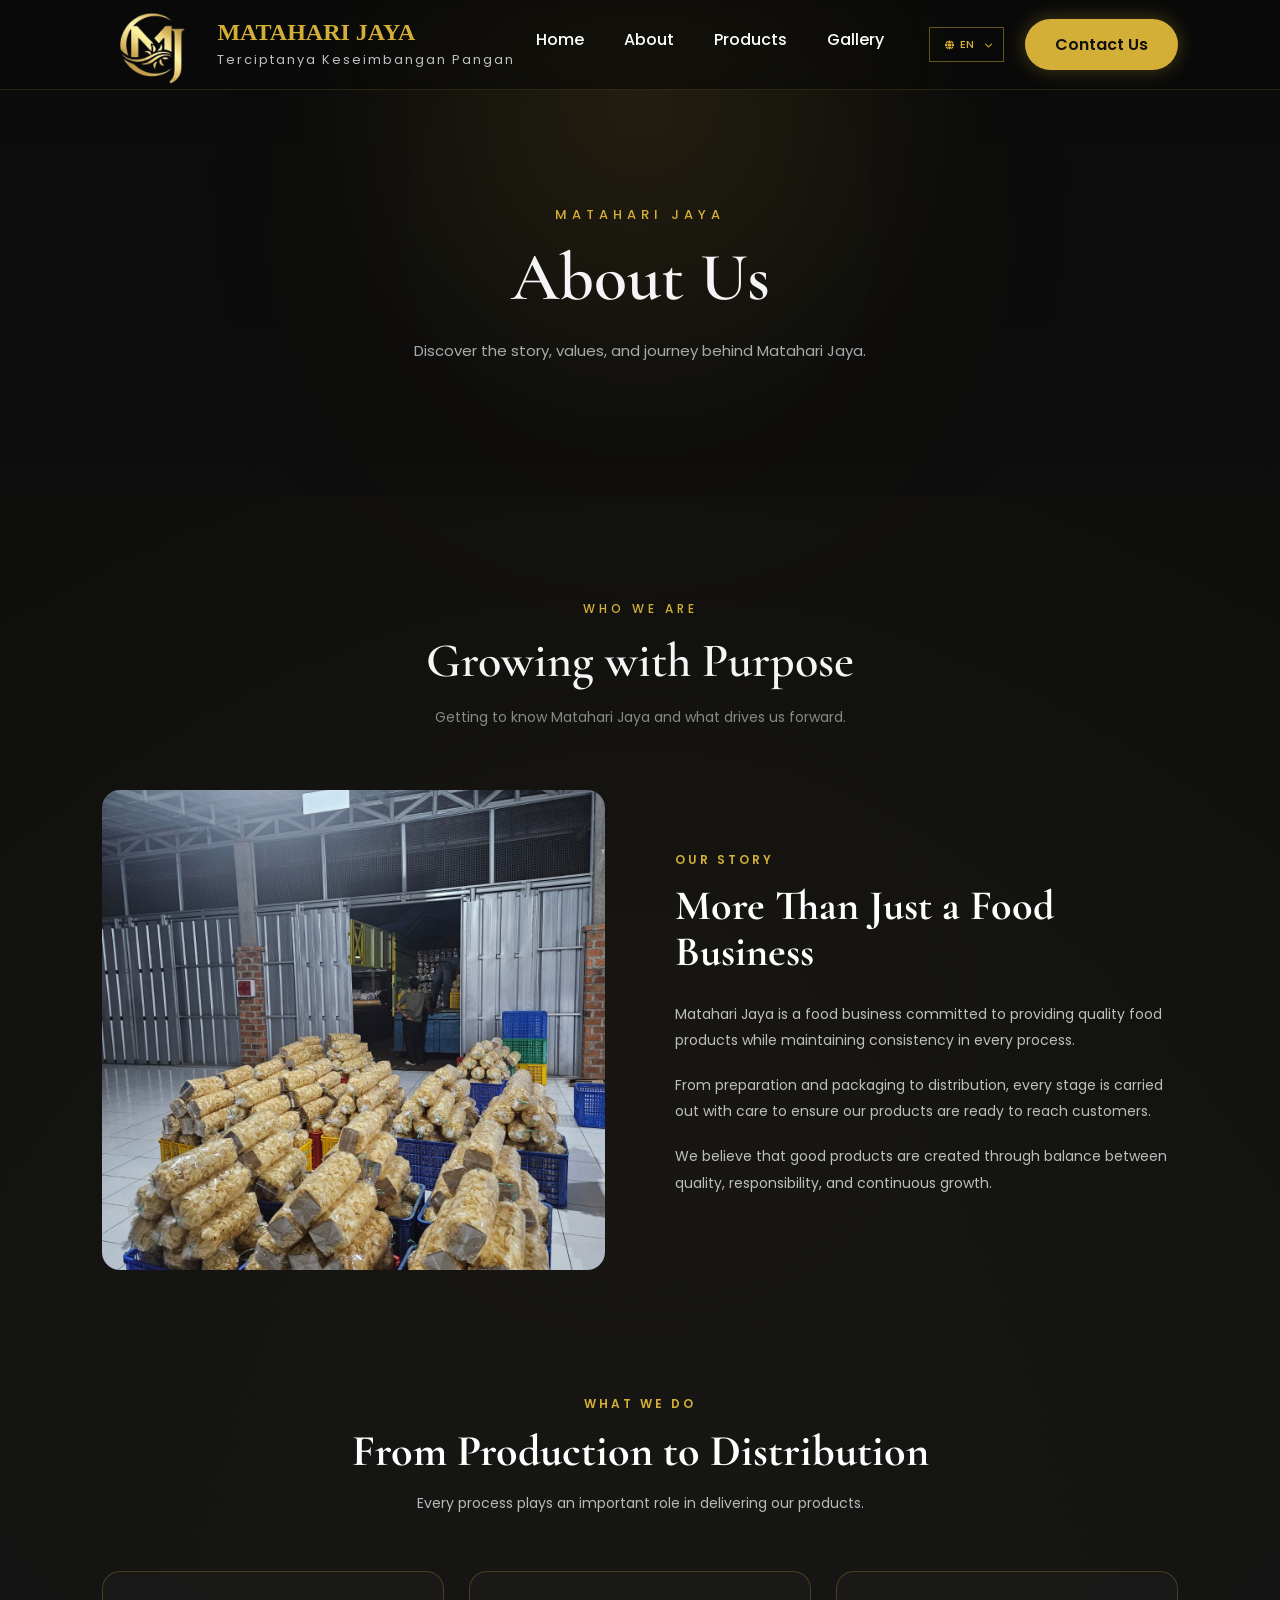
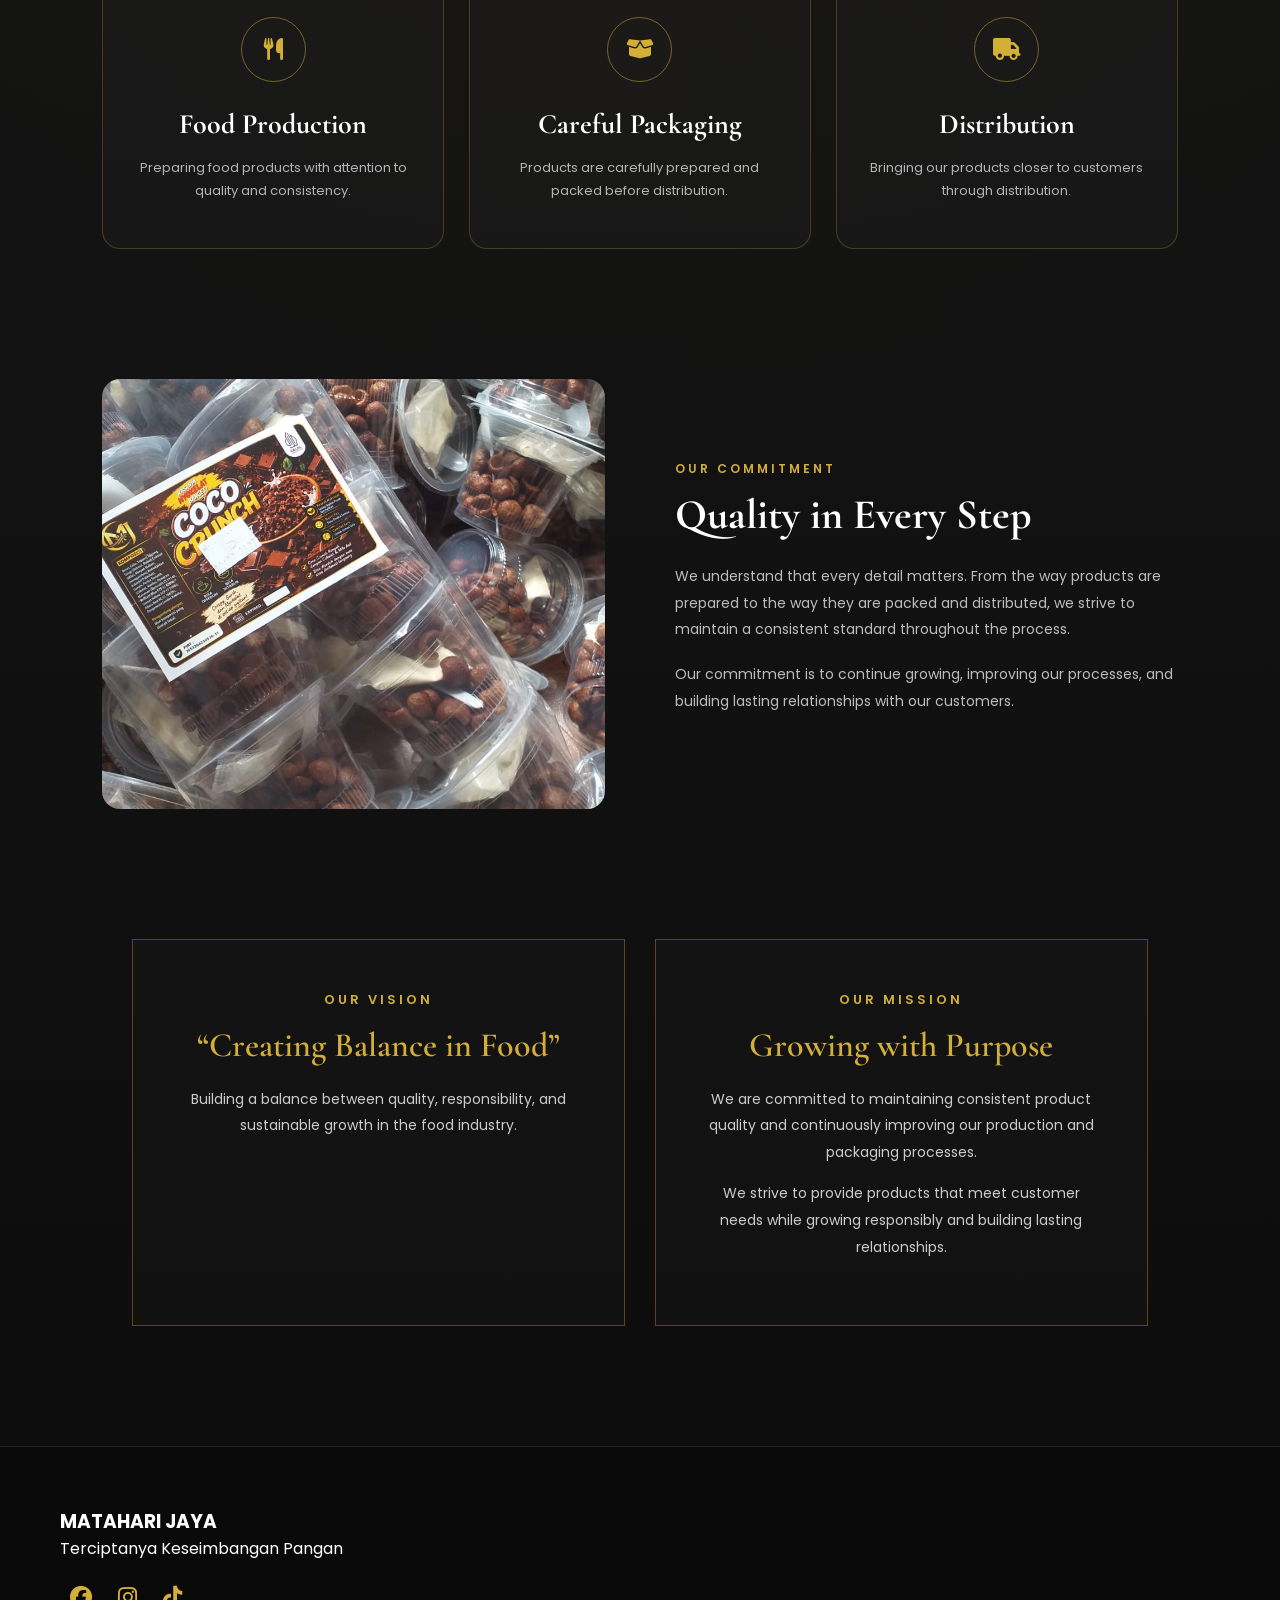
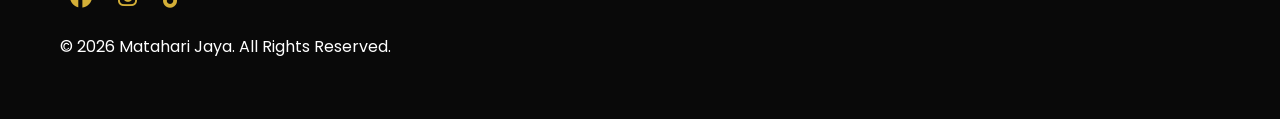
==== commit 32845bc8: "push translate all page, cemangat demi gitar" ====
--- a/about.html
+++ b/about.html
@@ -46,7 +46,24 @@
             <a href="about.html">About</a>
             <a href="products.html">Products</a>
             <a href="gallery.html">Gallery</a>
-            <a href="contact.html">Contact</a>
+
+             <div class="language-selector">
+            <button type="button" id="languageButton">
+            <i class="fas fa-globe"></i>
+        <span id="currentLanguage">EN</span>
+            <i class="fas fa-chevron-down"></i>
+        </button>
+
+    <div class="language-menu" id="languageMenu">
+        <button type="button" data-lang="en">
+            🇬🇧 English
+        </button>
+
+        <button type="button" data-lang="id">
+            🇮🇩 Indonesia
+        </button>
+    </div>
+</div>
 
         </nav>
 
@@ -367,5 +384,118 @@
 
 </footer>
 
+<script>
+
+/* ================= LANGUAGE MENU ================= */
+
+document.addEventListener("DOMContentLoaded", function () {
+
+    const languageButton = document.getElementById("languageButton");
+    const languageMenu = document.getElementById("languageMenu");
+    const currentLanguage = document.getElementById("currentLanguage");
+
+    if (!languageButton || !languageMenu) return;
+
+
+    /* BUKA / TUTUP MENU */
+
+    languageButton.addEventListener("click", function (e) {
+
+        e.stopPropagation();
+
+        languageMenu.classList.toggle("active");
+
+    });
+
+
+    /* PILIH BAHASA */
+
+    document.querySelectorAll(".language-menu button").forEach(function (button) {
+
+        button.addEventListener("click", function (e) {
+
+            e.stopPropagation();
+
+            const language = this.dataset.lang;
+
+            translatePage(language);
+
+            currentLanguage.textContent =
+                language === "id" ? "ID" : "EN";
+
+            languageMenu.classList.remove("active");
+
+        });
+
+    });
+
+
+    /* KLIK DI LUAR MENU */
+
+    document.addEventListener("click", function () {
+
+        languageMenu.classList.remove("active");
+
+    });
+
+});
+
+
+/* ================= GOOGLE TRANSLATE ================= */
+
+function translatePage(language) {
+
+    const tryTranslate = setInterval(function () {
+
+        const select = document.querySelector(".goog-te-combo");
+
+        if (select) {
+
+            select.value = language;
+
+            select.dispatchEvent(
+                new Event("change")
+            );
+
+            clearInterval(tryTranslate);
+
+        }
+
+    }, 300);
+
+
+    setTimeout(function () {
+
+        clearInterval(tryTranslate);
+
+    }, 10000);
+
+}
+
+
+/* ================= GOOGLE TRANSLATE INIT ================= */
+
+function googleTranslateElementInit() {
+
+    new google.translate.TranslateElement({
+
+        pageLanguage: "en",
+        includedLanguages: "en,id",
+        autoDisplay: false
+
+    }, "google_translate_element");
+
+}
+
+</script>
+
+
+<!-- GOOGLE TRANSLATE -->
+
+<div id="google_translate_element" style="display: none;"></div>
+
+<script src="https://translate.google.com/translate_a/element.js?cb=googleTranslateElementInit"></script>
+
+
 </body>
 </html>
--- a/css/style.css
+++ b/css/style.css
@@ -6483,4 +6483,226 @@
 .product-contact-btn:hover {
     background: transparent;
     color: #D4AF37 !important;
+}
+
+/* =========================================
+   GOOGLE TRANSLATE
+========================================= */
+
+#google_translate_element {
+    position: fixed;
+    top: 92px;
+    right: 30px;
+    z-index: 9999;
+}
+
+.goog-te-gadget {
+    font-family: "Poppins", sans-serif !important;
+    font-size: 0 !important;
+}
+
+.goog-te-gadget .goog-te-combo {
+    background: #111;
+    color: #D4AF37;
+    border: 1px solid rgba(212, 175, 55, 0.6);
+    padding: 8px 12px;
+    border-radius: 4px;
+    font-family: "Poppins", sans-serif;
+    font-size: 12px;
+    outline: none;
+    cursor: pointer;
+}
+
+.goog-te-gadget .goog-te-combo:hover {
+    border-color: #D4AF37;
+}
+
+
+/* Google Translate bar */
+
+body {
+    top: 0 !important;
+}
+
+.goog-te-banner-frame {
+    display: none !important;
+}
+
+.goog-te-balloon-frame {
+    display: none !important;
+}
+
+
+/* Mobile */
+
+@media screen and (max-width: 600px) {
+
+    #google_translate_element {
+        top: 78px;
+        right: 15px;
+    }
+
+    .goog-te-gadget .goog-te-combo {
+        padding: 7px 9px;
+        font-size: 10px;
+    }
+
+}
+
+/* =========================================
+   LANGUAGE SELECTOR
+========================================= */
+
+.language-selector {
+    position: relative;
+    margin-left: 10px;
+}
+
+#languageButton {
+    background: transparent;
+    border: 1px solid rgba(212, 175, 55, 0.6);
+    color: #D4AF37;
+    padding: 9px 13px;
+    font-family: "Poppins", sans-serif;
+    font-size: 12px;
+    cursor: pointer;
+    transition: 0.3s ease;
+}
+
+#languageButton:hover {
+    background: #D4AF37;
+    color: #111;
+}
+
+#languageButton i {
+    margin-left: 5px;
+    font-size: 9px;
+}
+
+.language-menu {
+    position: absolute;
+    top: calc(100% + 8px);
+    right: 0;
+
+    min-width: 140px;
+    padding: 6px;
+
+    background: #111;
+    border: 1px solid rgba(212, 175, 55, 0.5);
+
+    display: none;
+    z-index: 10000;
+}
+
+.language-selector:hover .language-menu {
+    display: block;
+}
+
+.language-menu button {
+    width: 100%;
+    padding: 10px 12px;
+
+    background: transparent;
+    border: none;
+
+    color: #ddd;
+    text-align: left;
+
+    font-family: "Poppins", sans-serif;
+    font-size: 12px;
+
+    cursor: pointer;
+}
+
+.language-menu button:hover {
+    background: rgba(212, 175, 55, 0.12);
+    color: #D4AF37;
+}
+
+/* =========================================
+   LANGUAGE SELECTOR
+========================================= */
+
+.language-selector {
+    position: relative;
+    margin-left: 5px;
+}
+
+#languageButton {
+    display: flex;
+    align-items: center;
+    gap: 6px;
+
+    padding: 8px 10px;
+
+    background: transparent;
+    border: 1px solid rgba(212, 175, 55, 0.45);
+
+    color: #D4AF37;
+
+    font-family: "Poppins", sans-serif;
+    font-size: 11px;
+    font-weight: 500;
+
+    cursor: pointer;
+    transition: 0.3s ease;
+}
+
+#languageButton:hover {
+    border-color: #D4AF37;
+}
+
+#languageButton .fa-chevron-down {
+    font-size: 8px;
+}
+
+
+/* DROPDOWN */
+
+.language-menu {
+    position: absolute;
+
+    top: calc(100% + 8px);
+    right: 0;
+
+    width: 135px;
+
+    padding: 6px;
+
+    background: #111;
+
+    border: 1px solid rgba(212, 175, 55, 0.4);
+
+    box-shadow: 0 10px 30px rgba(0, 0, 0, 0.4);
+
+    display: none;
+
+    z-index: 99999;
+}
+
+.language-menu.active {
+    display: block;
+}
+
+.language-menu button {
+    width: 100%;
+
+    padding: 10px 12px;
+
+    background: transparent;
+    border: none;
+
+    color: #ddd;
+
+    text-align: left;
+
+    font-family: "Poppins", sans-serif;
+    font-size: 11px;
+
+    cursor: pointer;
+}
+
+.language-menu button:hover {
+    background: rgba(212, 175, 55, 0.1);
+    color: #D4AF37;
 }
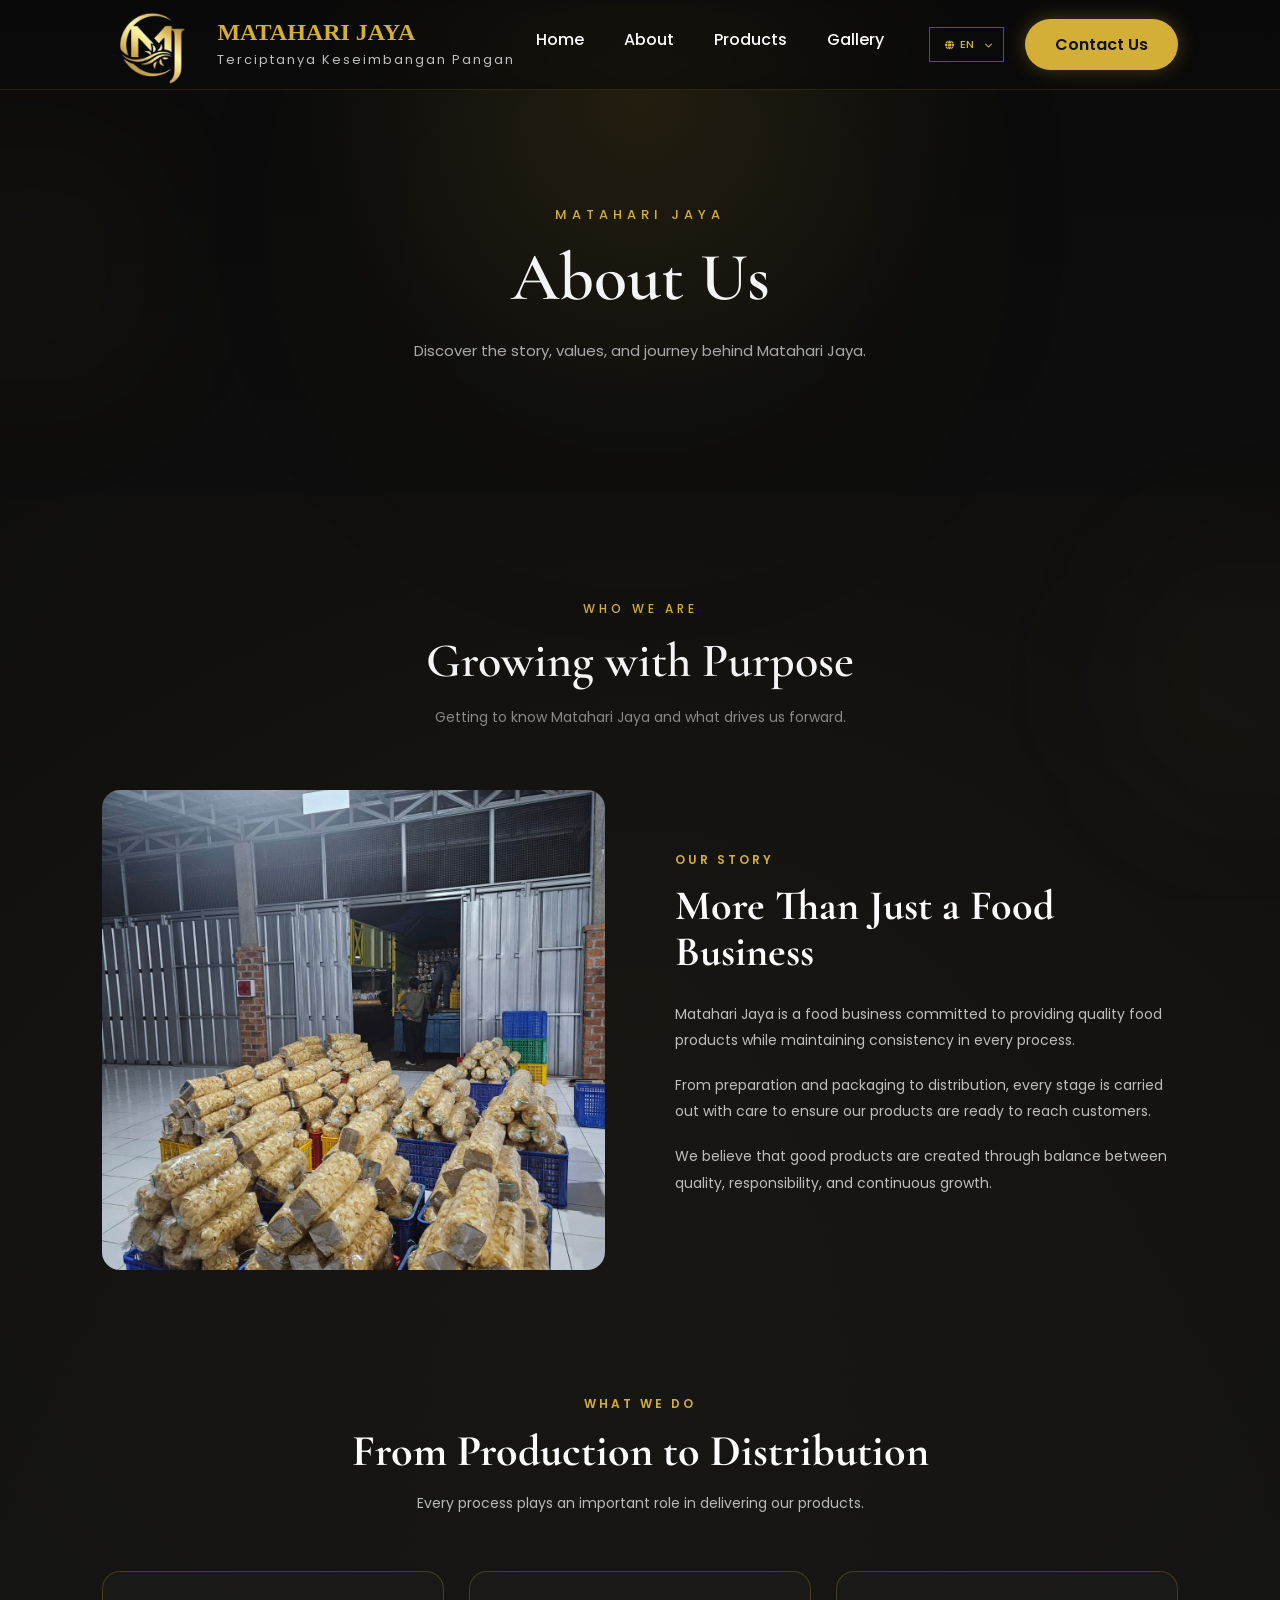
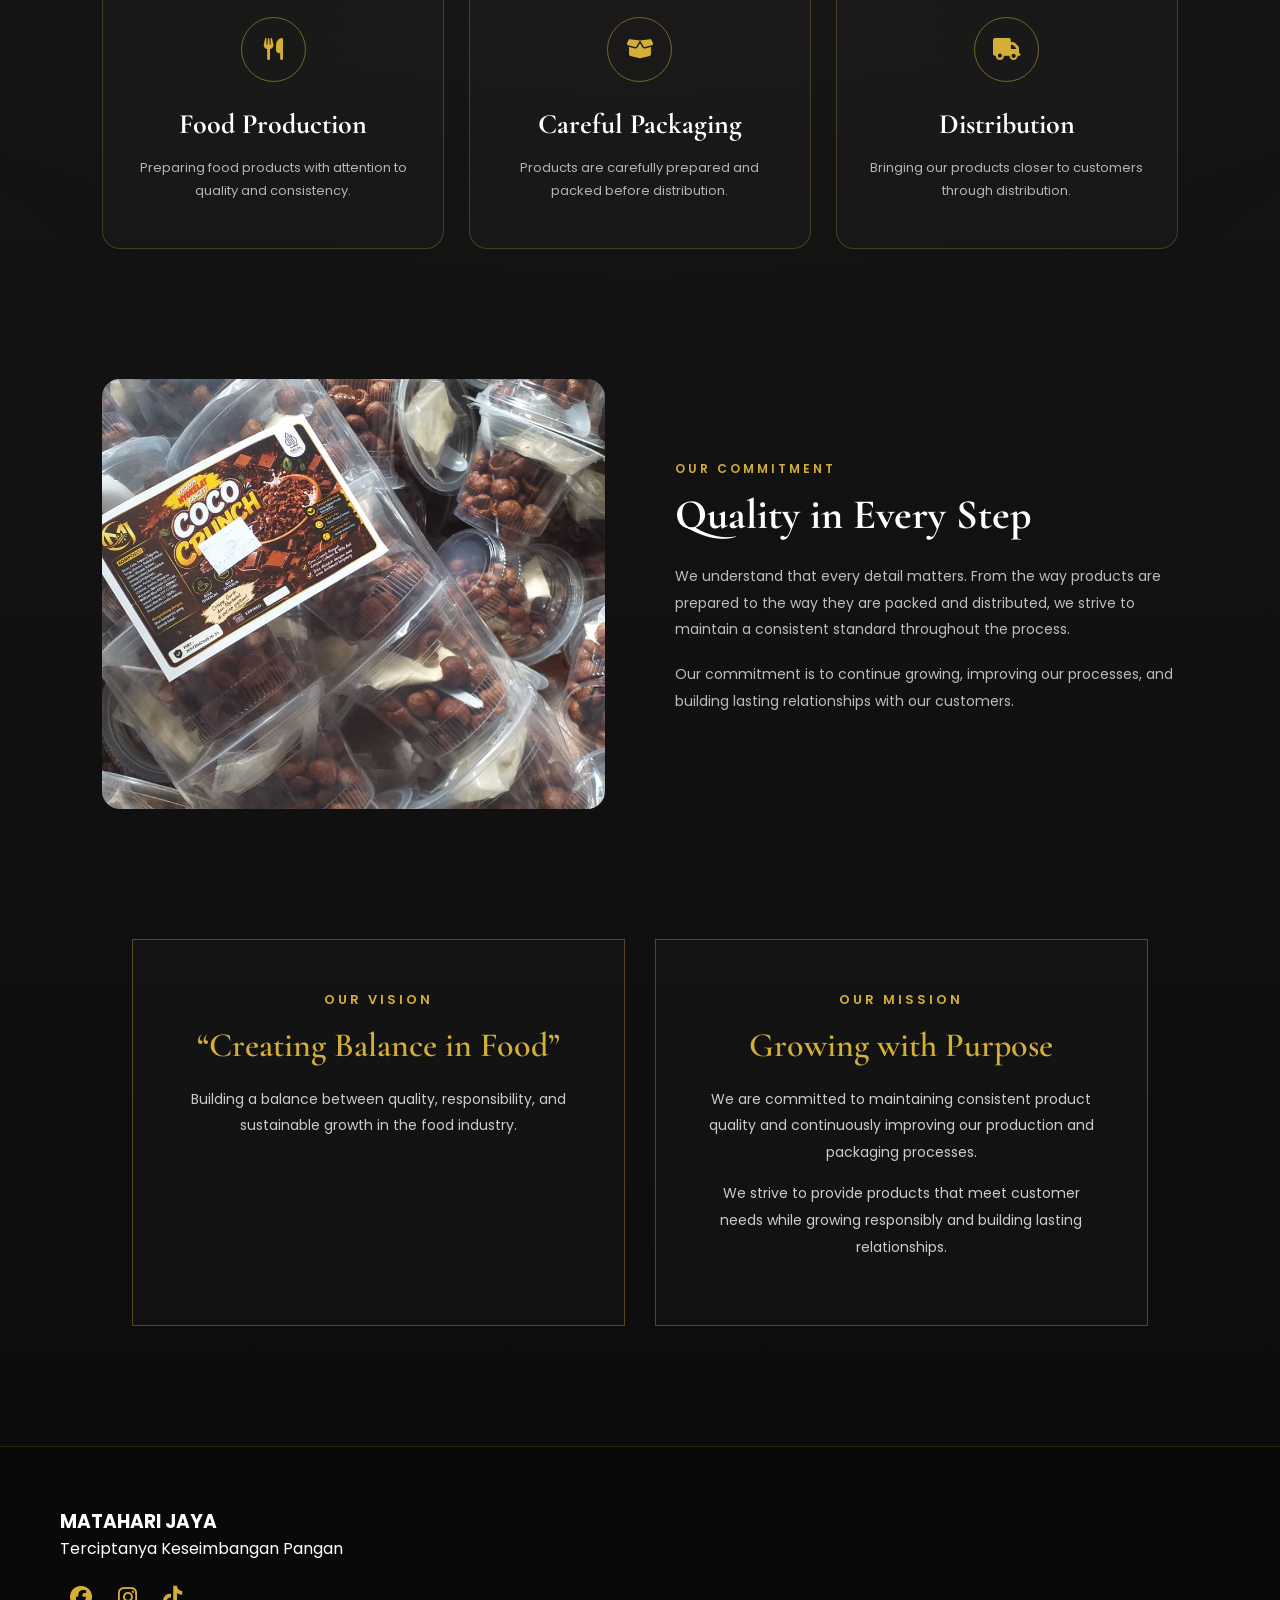
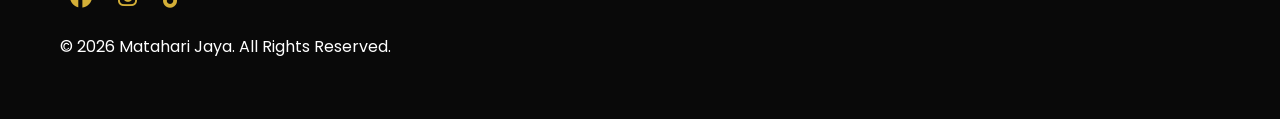
==== commit 8668ae93: "push navbar for mobile, cemangat yalkkk" ====
--- a/about.html
+++ b/about.html
@@ -25,6 +25,24 @@
 
 
 <body>
+
+     <!-- FLOATING GOLD PARTICLES -->
+
+<div class="gold-particles" aria-hidden="true">
+    <span></span>
+    <span></span>
+    <span></span>
+    <span></span>
+    <span></span>
+    <span></span>
+    <span></span>
+    <span></span>
+    <span></span>
+    <span></span>
+    <span></span>
+    <span></span>
+</div>
+
 
     
 
@@ -67,6 +85,10 @@
 
         </nav>
 
+        <button class="menu-toggle" id="menuToggle">
+    <i class="fas fa-bars"></i>
+</button>
+
         <a href="contact.html" class="btn-contact">
         Contact Us
         </a>
@@ -496,6 +518,101 @@
 
 <script src="https://translate.google.com/translate_a/element.js?cb=googleTranslateElementInit"></script>
 
+<script>
+/* =====================================================
+   SCROLL REVEAL
+===================================================== */
+
+document.addEventListener("DOMContentLoaded", function () {
+
+    const revealElements = document.querySelectorAll(
+        "section > *, .product-card, .about-card, .vision-box, .mission-box, .gallery-video, .video-card"
+    );
+
+    revealElements.forEach(function (element) {
+        element.classList.add("reveal");
+    });
+
+
+    function revealOnScroll() {
+
+        const windowHeight = window.innerHeight;
+
+        revealElements.forEach(function (element) {
+
+            const elementTop =
+                element.getBoundingClientRect().top;
+
+            if (elementTop < windowHeight - 80) {
+
+                element.classList.add("active");
+
+            }
+
+        });
+
+    }
+
+
+    window.addEventListener(
+        "scroll",
+        revealOnScroll,
+        { passive: true }
+    );
+
+
+    revealOnScroll();
+
+});
+</script>
+
+<script>
+document.addEventListener("DOMContentLoaded", function () {
+
+    const menuToggle = document.getElementById("menuToggle");
+    const nav = document.querySelector("nav");
+
+    if (!menuToggle || !nav) return;
+
+    menuToggle.addEventListener("click", function () {
+
+        nav.classList.toggle("active");
+
+        const icon = menuToggle.querySelector("i");
+
+        if (nav.classList.contains("active")) {
+
+            icon.classList.remove("fa-bars");
+            icon.classList.add("fa-xmark");
+
+        } else {
+
+            icon.classList.remove("fa-xmark");
+            icon.classList.add("fa-bars");
+
+        }
+
+    });
+
+
+    // Tutup menu setelah memilih halaman
+
+    nav.querySelectorAll("a").forEach(function (link) {
+
+        link.addEventListener("click", function () {
+            nav.classList.remove("active");
+
+            const icon = menuToggle.querySelector("i");
+
+            icon.classList.remove("fa-xmark");
+            icon.classList.add("fa-bars");
+        });
+
+    });
+
+});
+</script>
+
 
 </body>
 </html>
--- a/css/style.css
+++ b/css/style.css
@@ -6705,4 +6705,585 @@
 .language-menu button:hover {
     background: rgba(212, 175, 55, 0.1);
     color: #D4AF37;
+}
+
+/* =========================================
+   FLOATING GOLD PARTICLES
+========================================= */
+
+.gold-particles {
+    position: fixed;
+    inset: 0;
+
+    width: 100%;
+    height: 100vh;
+
+    overflow: hidden;
+
+    pointer-events: none;
+
+    z-index: 0;
+}
+
+
+/* PARTICLE */
+
+.gold-particles span {
+    position: absolute;
+
+    display: block;
+
+    width: 4px;
+    height: 4px;
+
+    border-radius: 50%;
+
+    background: #D4AF37;
+
+    box-shadow:
+        0 0 8px rgba(212, 175, 55, 0.7),
+        0 0 18px rgba(212, 175, 55, 0.25);
+
+    opacity: 0;
+
+    animation: goldFloat linear infinite;
+}
+
+
+/* DIFFERENT POSITIONS */
+
+.gold-particles span:nth-child(1) {
+    left: 8%;
+    animation-duration: 14s;
+    animation-delay: 1s;
+}
+
+.gold-particles span:nth-child(2) {
+    left: 18%;
+    width: 3px;
+    height: 3px;
+    animation-duration: 18s;
+    animation-delay: 4s;
+}
+
+.gold-particles span:nth-child(3) {
+    left: 30%;
+    width: 5px;
+    height: 5px;
+    animation-duration: 16s;
+    animation-delay: 2s;
+}
+
+.gold-particles span:nth-child(4) {
+    left: 42%;
+    animation-duration: 20s;
+    animation-delay: 7s;
+}
+
+.gold-particles span:nth-child(5) {
+    left: 55%;
+    width: 3px;
+    height: 3px;
+    animation-duration: 15s;
+    animation-delay: 3s;
+}
+
+.gold-particles span:nth-child(6) {
+    left: 67%;
+    width: 5px;
+    height: 5px;
+    animation-duration: 19s;
+    animation-delay: 6s;
+}
+
+.gold-particles span:nth-child(7) {
+    left: 76%;
+    animation-duration: 17s;
+    animation-delay: 1s;
+}
+
+.gold-particles span:nth-child(8) {
+    left: 87%;
+    width: 3px;
+    height: 3px;
+    animation-duration: 21s;
+    animation-delay: 5s;
+}
+
+.gold-particles span:nth-child(9) {
+    left: 94%;
+    width: 5px;
+    height: 5px;
+    animation-duration: 16s;
+    animation-delay: 8s;
+}
+
+.gold-particles span:nth-child(10) {
+    left: 24%;
+    width: 2px;
+    height: 2px;
+    animation-duration: 22s;
+    animation-delay: 10s;
+}
+
+.gold-particles span:nth-child(11) {
+    left: 63%;
+    width: 2px;
+    height: 2px;
+    animation-duration: 18s;
+    animation-delay: 9s;
+}
+
+.gold-particles span:nth-child(12) {
+    left: 81%;
+    width: 4px;
+    height: 4px;
+    animation-duration: 23s;
+    animation-delay: 12s;
+}
+
+
+/* FLOATING ANIMATION */
+
+@keyframes goldFloat {
+
+    0% {
+        transform:
+            translateY(105vh)
+            translateX(0)
+            scale(0.5);
+
+        opacity: 0;
+    }
+
+    10% {
+        opacity: 0.45;
+    }
+
+    50% {
+        transform:
+            translateY(50vh)
+            translateX(25px)
+            scale(1);
+
+        opacity: 0.7;
+    }
+
+    90% {
+        opacity: 0.3;
+    }
+
+    100% {
+        transform:
+            translateY(-10vh)
+            translateX(-20px)
+            scale(0.6);
+
+        opacity: 0;
+    }
+
+}
+
+
+/* =========================================
+   FLOATING LIGHT
+========================================= */
+
+.gold-particles::before,
+.gold-particles::after {
+    content: "";
+
+    position: absolute;
+
+    width: 260px;
+    height: 260px;
+
+    border-radius: 50%;
+
+    background: rgba(212, 175, 55, 0.035);
+
+    filter: blur(80px);
+
+    animation: lightFloat 12s ease-in-out infinite alternate;
+}
+
+.gold-particles::before {
+    top: 15%;
+    left: -100px;
+}
+
+.gold-particles::after {
+    right: -100px;
+    bottom: 10%;
+
+    animation-delay: 4s;
+}
+
+
+@keyframes lightFloat {
+
+    from {
+        transform: translate(0, 0);
+    }
+
+    to {
+        transform: translate(80px, 50px);
+    }
+
+}
+
+/* =====================================================
+   PREMIUM WEBSITE ANIMATIONS
+===================================================== */
+
+
+/* =====================================================
+   1. SCROLL REVEAL
+===================================================== */
+
+.reveal {
+    opacity: 0;
+    transform: translateY(35px);
+    transition:
+        opacity 0.8s ease,
+        transform 0.8s ease;
+}
+
+.reveal.active {
+    opacity: 1;
+    transform: translateY(0);
+}
+
+
+/* =====================================================
+   2. PRODUCT CARD HOVER
+===================================================== */
+
+.product-card {
+    transition:
+        transform 0.4s ease,
+        border-color 0.4s ease,
+        box-shadow 0.4s ease;
+}
+
+.product-card:hover {
+    transform: translateY(-8px);
+
+    border-color: rgba(212, 175, 55, 0.8);
+
+    box-shadow:
+        0 15px 45px rgba(212, 175, 55, 0.08);
+}
+
+.product-card img {
+    transition:
+        transform 0.5s ease,
+        filter 0.5s ease;
+}
+
+.product-card:hover img {
+    transform: scale(1.05);
+}
+
+
+/* =====================================================
+   3. GALLERY / VIDEO HOVER
+===================================================== */
+
+.gallery-video,
+.video-card,
+.gallery-item {
+    transition:
+        transform 0.4s ease,
+        box-shadow 0.4s ease,
+        border-color 0.4s ease;
+}
+
+.gallery-video:hover,
+.video-card:hover,
+.gallery-item:hover {
+    transform: translateY(-6px);
+
+    box-shadow:
+        0 15px 45px rgba(212, 175, 55, 0.10);
+}
+
+
+/* Video */
+
+.gallery-video video,
+.video-card video {
+    transition:
+        transform 0.5s ease,
+        filter 0.5s ease;
+}
+
+.gallery-video:hover video,
+.video-card:hover video {
+    transform: scale(1.02);
+}
+
+
+/* =====================================================
+   4. GOLD SHIMMER BUTTON
+===================================================== */
+
+.btn-contact,
+.product-btn,
+.welcome-button {
+    position: relative;
+    overflow: hidden;
+}
+
+
+/* Shimmer */
+
+.btn-contact::before,
+.product-btn::before,
+.welcome-button::before {
+
+    content: "";
+
+    position: absolute;
+
+    top: 0;
+    left: -120%;
+
+    width: 70%;
+    height: 100%;
+
+    background:
+        linear-gradient(
+            90deg,
+            transparent,
+            rgba(255, 255, 255, 0.35),
+            transparent
+        );
+
+    transform: skewX(-20deg);
+
+    transition: left 0.7s ease;
+
+    pointer-events: none;
+}
+
+
+.btn-contact:hover::before,
+.product-btn:hover::before,
+.welcome-button:hover::before {
+    left: 140%;
+}
+
+
+/* =====================================================
+   5. SECTION TITLE REVEAL
+===================================================== */
+
+.gallery-heading,
+.about-section-heading,
+.products-heading {
+    transition:
+        opacity 0.8s ease,
+        transform 0.8s ease;
+}
+
+
+/* =====================================================
+   6. IMAGE CINEMATIC HOVER
+===================================================== */
+
+.about-story-image,
+.about-commitment-image {
+    overflow: hidden;
+}
+
+.about-story-image img,
+.about-commitment-image img {
+    transition:
+        transform 0.7s ease,
+        filter 0.7s ease;
+}
+
+.about-story-image:hover img,
+.about-commitment-image:hover img {
+    transform: scale(1.04);
+    filter: brightness(1.08);
+}
+
+
+/* =====================================================
+   7. GALLERY IMAGE
+===================================================== */
+
+.gallery-track img {
+    transition:
+        transform 0.5s ease,
+        filter 0.5s ease;
+}
+
+.gallery-track img:hover {
+    transform: scale(1.03);
+    filter: brightness(1.08);
+}
+
+
+/* =====================================================
+   8. VISION / MISSION
+===================================================== */
+
+.vision-box,
+.mission-box {
+    transition:
+        transform 0.4s ease,
+        border-color 0.4s ease,
+        box-shadow 0.4s ease;
+}
+
+.vision-box:hover,
+.mission-box:hover {
+    transform: translateY(-6px);
+
+    border-color: rgba(212, 175, 55, 0.8);
+
+    box-shadow:
+        0 15px 40px rgba(212, 175, 55, 0.06);
+}
+
+
+/* =====================================================
+   9. SMOOTH SCROLL
+===================================================== */
+
+html {
+    scroll-behavior: smooth;
+}
+
+
+/* =====================================================
+   10. REDUCE MOTION
+   Accessibility
+===================================================== */
+
+@media (prefers-reduced-motion: reduce) {
+
+    *,
+    *::before,
+    *::after {
+        animation-duration: 0.01ms !important;
+        animation-iteration-count: 1 !important;
+        transition-duration: 0.01ms !important;
+        scroll-behavior: auto !important;
+    }
+
+}
+
+/* =========================================
+   MOBILE MENU
+========================================= */
+
+.menu-toggle {
+    display: none;
+
+    background: transparent;
+    border: none;
+
+    color: #D4AF37;
+
+    font-size: 22px;
+
+    cursor: pointer;
+
+    padding: 5px;
+}
+
+
+/* MOBILE */
+
+@media screen and (max-width: 600px) {
+
+    header {
+        padding: 15px 20px;
+
+        position: relative;
+    }
+
+    .logo img {
+        width: 42px;
+        height: 42px;
+    }
+
+    .logo-text h2 {
+        font-size: 15px;
+    }
+
+    .logo-text span {
+        font-size: 7px;
+    }
+
+
+    /* HAMBURGER */
+
+    .menu-toggle {
+        display: block;
+
+        margin-left: auto;
+        margin-right: 5px;
+    }
+
+
+    /* MOBILE NAV */
+
+    nav {
+        position: absolute;
+
+        top: 100%;
+        left: 0;
+
+        width: 100%;
+
+        display: none;
+
+        flex-direction: column;
+
+        padding: 15px 20px;
+
+        background: #111;
+
+        border-top: 1px solid rgba(212, 175, 55, 0.25);
+        border-bottom: 1px solid rgba(212, 175, 55, 0.25);
+
+        z-index: 9999;
+    }
+
+    nav.active {
+        display: flex;
+    }
+
+    nav a {
+        width: 100%;
+
+        padding: 12px 5px;
+
+        text-align: center;
+    }
+
+
+    /* CONTACT BUTTON */
+
+    .btn-contact {
+        display: none;
+    }
+
+
+    /* LANGUAGE */
+
+    .language-selector {
+        margin: 8px auto 0;
+    }
+
+    .language-menu {
+        right: 50%;
+        transform: translateX(50%);
+    }
+
 }
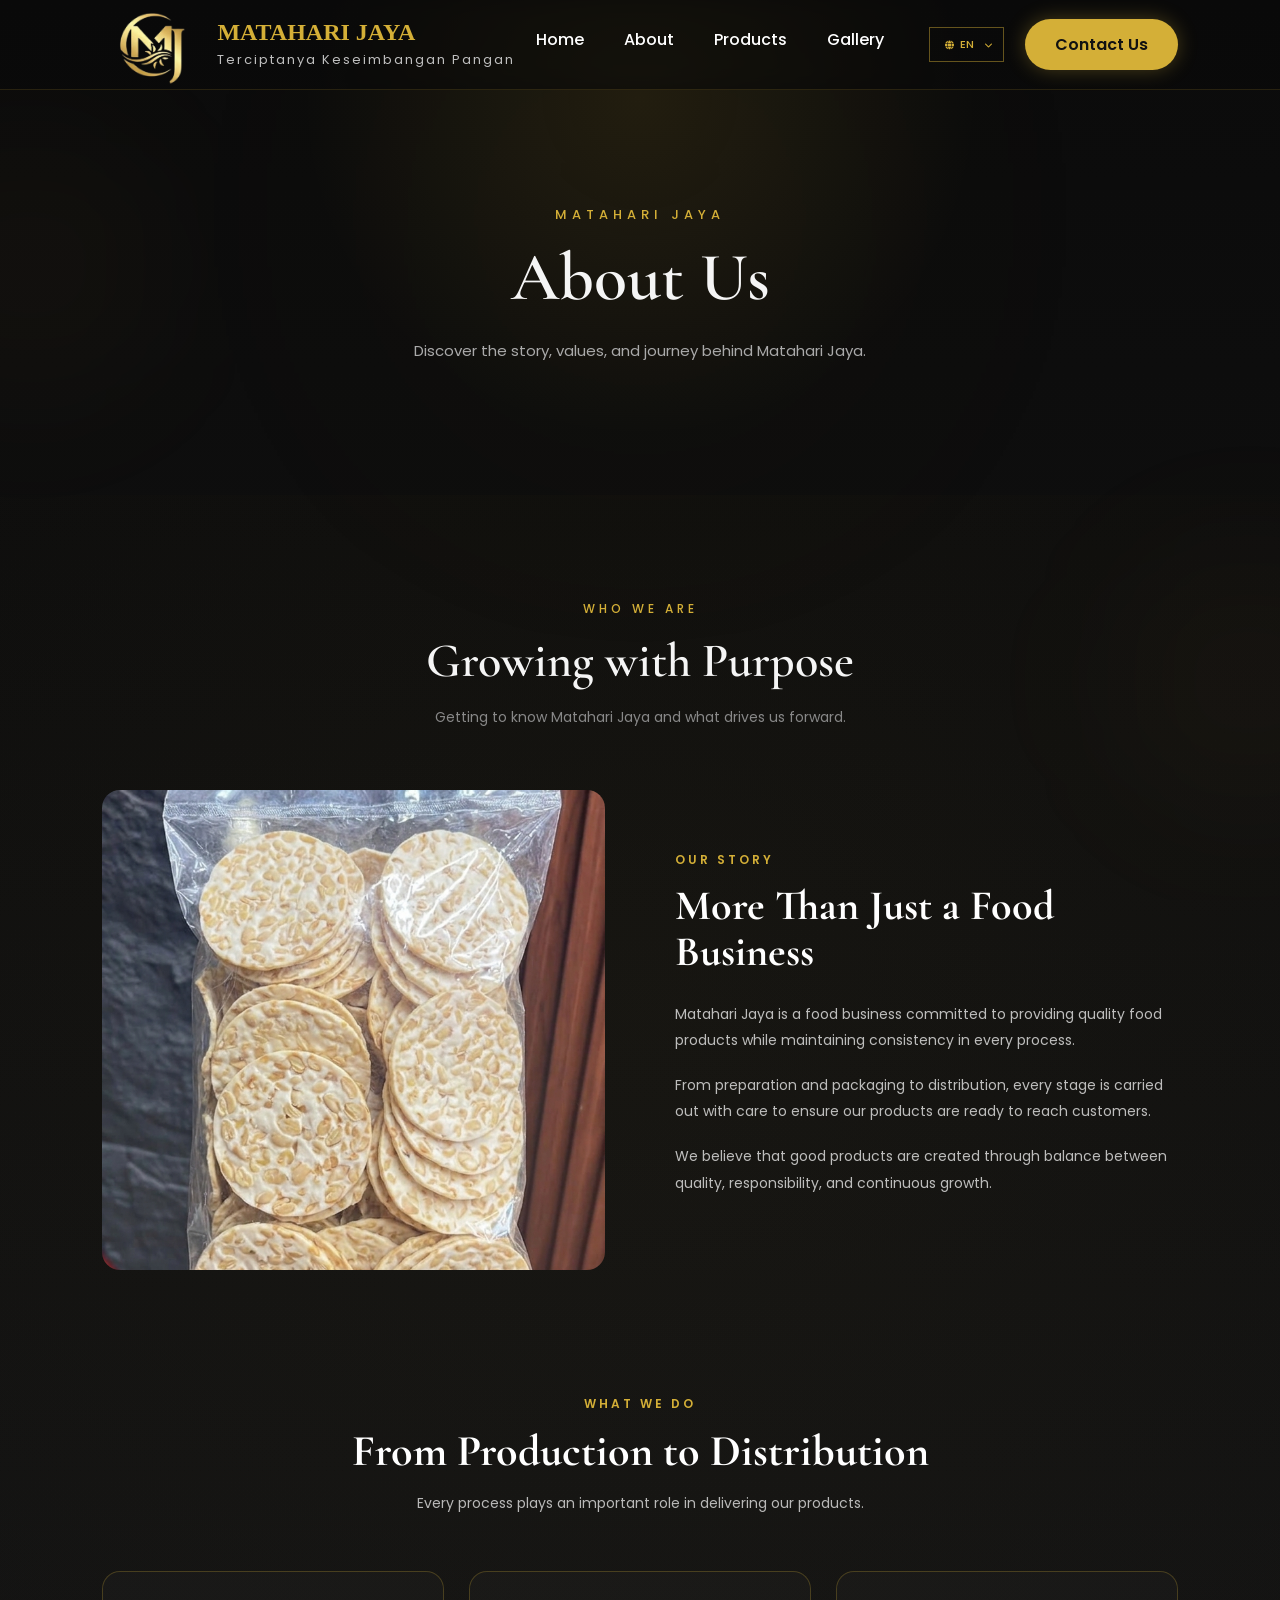
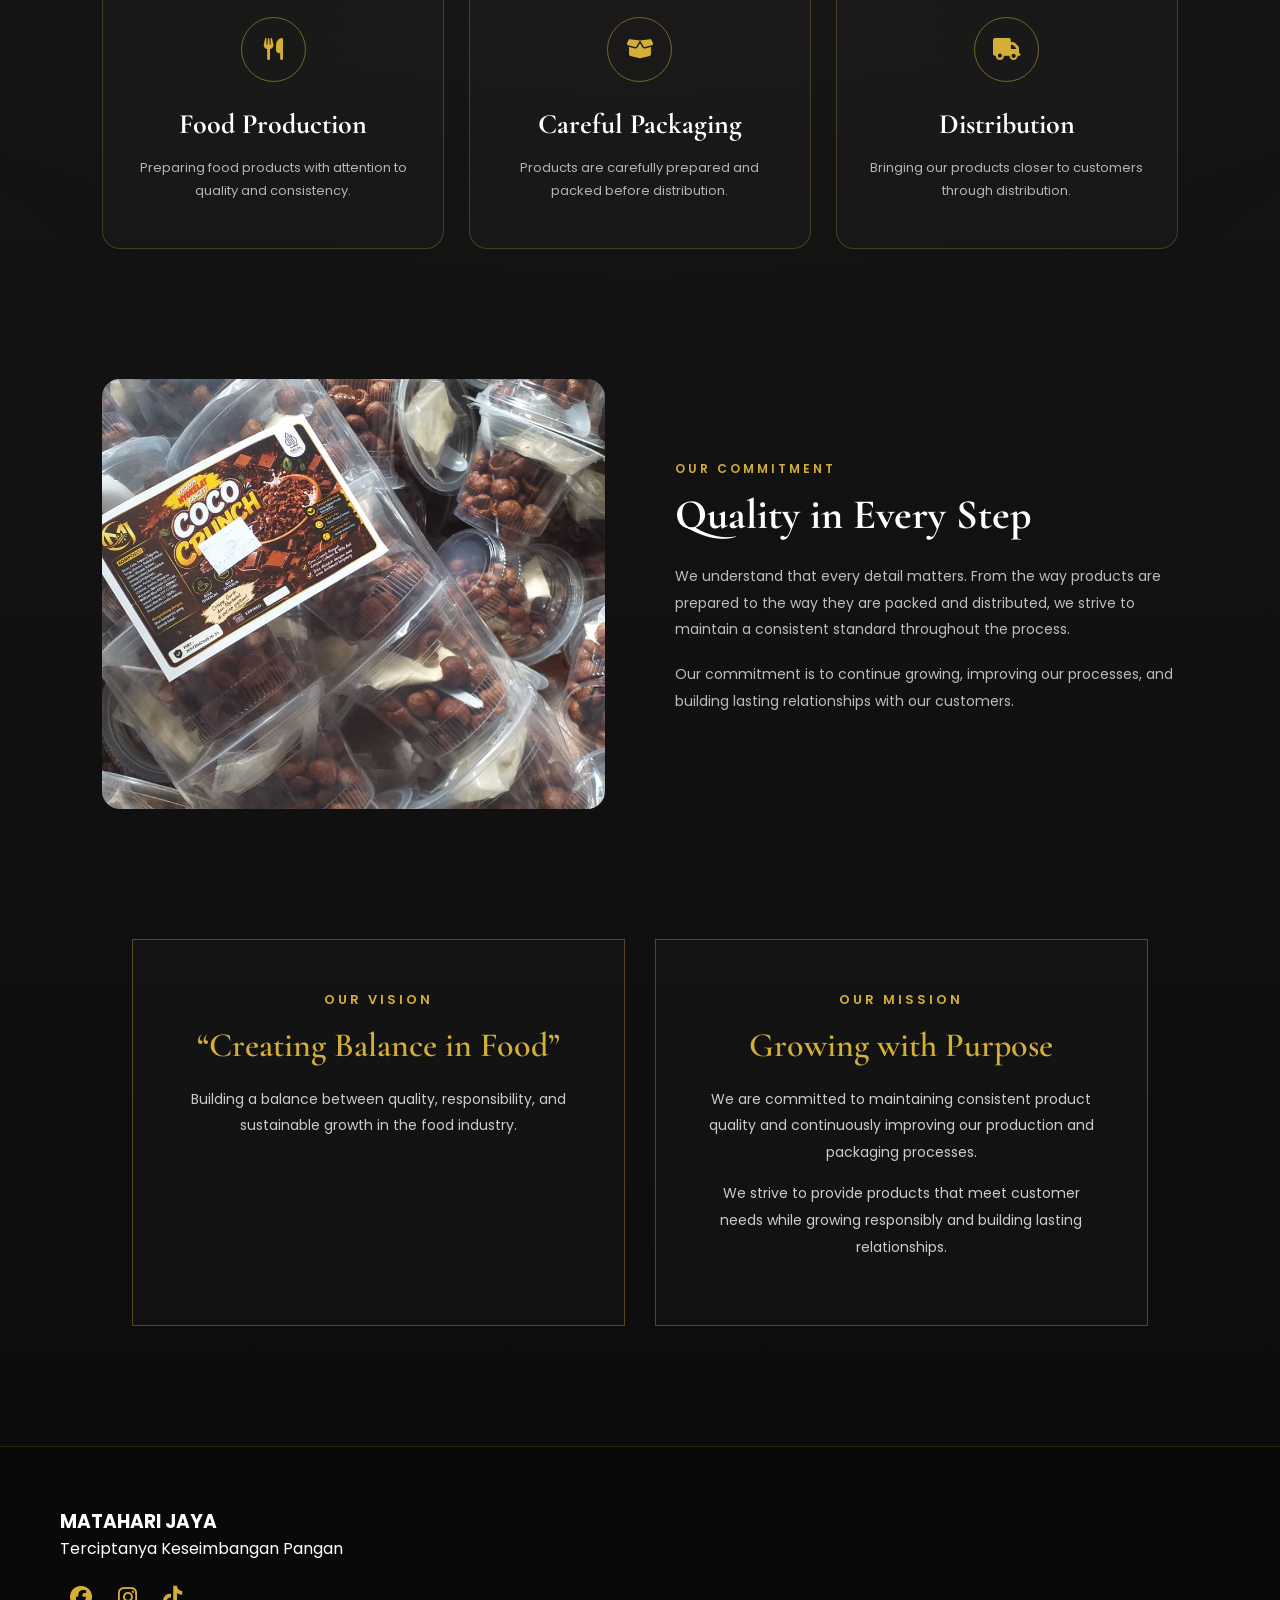
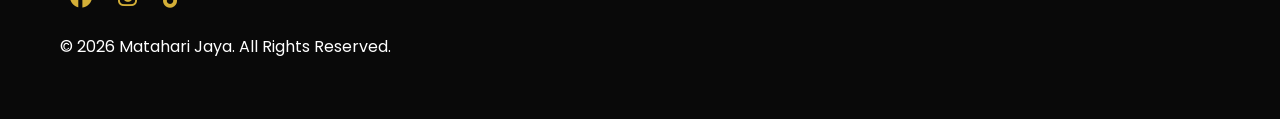
==== commit b0c309ca: "push index.html" ====
--- a/about.html
+++ b/about.html
@@ -141,7 +141,7 @@
             <div class="about-story-image">
 
                 <img
-                    src="images/gudang3.jpeg"
+                    src="images/products/keripiktempe-1.jpg"
                     alt="Matahari Jaya">
 
             </div>
--- a/css/style.css
+++ b/css/style.css
@@ -7286,4 +7286,670 @@
         transform: translateX(50%);
     }
 
+}
+
+/* =========================================
+   MOBILE NAVBAR - FINAL FIX
+========================================= */
+
+@media screen and (max-width: 600px) {
+
+    header {
+        position: relative;
+        z-index: 10000;
+    }
+
+
+    /* HAMBURGER */
+
+    .menu-toggle {
+        display: flex !important;
+
+        align-items: center;
+        justify-content: center;
+
+        width: 42px;
+        height: 42px;
+
+        margin-left: auto;
+
+        background: transparent;
+
+        border: none;
+
+        color: #D4AF37;
+
+        font-size: 25px;
+
+        cursor: pointer;
+
+        position: relative;
+
+        z-index: 10002;
+    }
+
+
+    /* NAV CLOSED */
+
+    header nav {
+        display: none !important;
+
+        position: absolute;
+
+        top: 100%;
+        left: 0;
+
+        width: 100%;
+
+        box-sizing: border-box;
+
+        padding: 15px 20px 20px;
+
+        flex-direction: column;
+
+        align-items: center;
+
+        gap: 0;
+
+        background: #0b0b0b;
+
+        border-top: 1px solid rgba(212, 175, 55, 0.2);
+        border-bottom: 1px solid rgba(212, 175, 55, 0.25);
+
+        box-shadow:
+            0 15px 30px rgba(0, 0, 0, 0.5);
+
+        z-index: 10001;
+    }
+
+
+    /* NAV OPEN */
+
+    header nav.active {
+        display: flex !important;
+    }
+
+
+    header nav a {
+        display: block;
+
+        width: 100%;
+
+        padding: 13px 10px;
+
+        text-align: center;
+
+        color: #fff;
+
+        text-decoration: none;
+
+        font-size: 12px;
+    }
+
+
+    header nav a:hover {
+        color: #D4AF37;
+    }
+
+
+    /* CONTACT US DESKTOP BUTTON */
+
+    header > .btn-contact {
+        display: none;
+    }
+
+}
+
+/* =====================================================
+   GALLERY - MOBILE FINAL FIX
+===================================================== */
+
+@media screen and (max-width: 600px) {
+
+    /* ---------- GENERAL ---------- */
+
+    .gallery-page {
+        width: 100%;
+        max-width: 100%;
+        overflow-x: hidden;
+    }
+
+    .gallery-page .company-gallery {
+        width: 100%;
+        box-sizing: border-box;
+        padding: 65px 18px 70px;
+    }
+
+
+    /* ---------- HERO ---------- */
+
+    .gallery-page .gallery-hero {
+        width: 100%;
+        min-height: 55vh;
+        box-sizing: border-box;
+
+        padding: 110px 22px 60px;
+
+        display: flex;
+        align-items: center;
+        justify-content: center;
+
+        text-align: center;
+    }
+
+    .gallery-page .gallery-hero-content {
+        width: 100%;
+        max-width: 100%;
+    }
+
+    .gallery-page .gallery-hero h1 {
+        font-size: 42px;
+        line-height: 1.05;
+    }
+
+    .gallery-page .gallery-hero p {
+        max-width: 330px;
+        margin: 15px auto 0;
+
+        font-size: 12px;
+        line-height: 1.7;
+    }
+
+
+    /* ---------- GALLERY HEADING ---------- */
+
+    .gallery-page .gallery-heading {
+        width: 100%;
+        box-sizing: border-box;
+
+        margin-bottom: 30px;
+
+        text-align: center;
+    }
+
+    .gallery-page .gallery-heading h2 {
+        font-size: 34px;
+        line-height: 1.1;
+    }
+
+    .gallery-page .gallery-heading p {
+        font-size: 12px;
+        line-height: 1.7;
+    }
+
+
+    /* ---------- PHOTO GRID ---------- */
+
+    .gallery-page .gallery-grid {
+        width: 100%;
+        max-width: 100%;
+
+        margin: 0;
+
+        display: grid;
+
+        grid-template-columns: 1fr;
+
+        grid-template-rows: repeat(5, 230px);
+
+        gap: 12px;
+
+        box-sizing: border-box;
+    }
+
+    .gallery-page .gallery-main,
+    .gallery-page .gallery-item:nth-child(2),
+    .gallery-page .gallery-item:nth-child(3),
+    .gallery-page .gallery-item:nth-child(4),
+    .gallery-page .gallery-item:nth-child(5) {
+
+        grid-column: 1;
+        grid-row: auto;
+
+        width: 100%;
+        min-width: 0;
+    }
+
+
+    /* ---------- PHOTO OVERLAY ---------- */
+
+    .gallery-page .gallery-overlay {
+        left: 0;
+        right: 0;
+        bottom: 0;
+
+        padding: 18px;
+    }
+
+    .gallery-page .gallery-overlay span {
+        font-size: 8px;
+        letter-spacing: 2px;
+    }
+
+    .gallery-page .gallery-overlay h3 {
+        font-size: 23px;
+        line-height: 1.1;
+    }
+
+    .gallery-page .gallery-overlay p {
+        font-size: 10px;
+        line-height: 1.5;
+    }
+
+
+    /* ---------- ACTIVITY SECTION ---------- */
+
+    .gallery-page .activity-video-section {
+        width: 100%;
+        max-width: 100%;
+
+        margin-top: 65px;
+
+        padding: 55px 0 25px;
+
+        box-sizing: border-box;
+
+        overflow: hidden;
+    }
+
+    .gallery-page .activity-video-heading {
+        width: 100%;
+
+        padding: 0 20px;
+
+        box-sizing: border-box;
+    }
+
+    .gallery-page .activity-video-heading h2 {
+        font-size: 32px;
+        line-height: 1.15;
+    }
+
+    .gallery-page .activity-video-heading p {
+        font-size: 11px;
+        line-height: 1.7;
+    }
+
+
+    /* ---------- VIDEO SLIDER ---------- */
+
+    .gallery-page .activity-video-slider {
+        position: relative;
+
+        width: 100%;
+        max-width: 100%;
+
+        padding: 0 42px;
+
+        box-sizing: border-box;
+
+        overflow: hidden;
+    }
+
+    .gallery-page .activity-video-track {
+        width: 100%;
+
+        display: flex;
+
+        overflow: hidden;
+
+        box-sizing: border-box;
+    }
+
+    .gallery-page .activity-video-slide {
+        flex: 0 0 100%;
+
+        width: 100%;
+        min-width: 0;
+
+        display: flex;
+        justify-content: center;
+
+        box-sizing: border-box;
+    }
+
+    .gallery-page .activity-video-slide video {
+        display: block;
+
+        width: 100%;
+        max-width: 100%;
+
+        height: auto;
+        max-height: 70vh;
+
+        object-fit: contain;
+
+        border-radius: 10px;
+
+        box-sizing: border-box;
+    }
+
+
+    /* ---------- VIDEO ARROWS ---------- */
+
+    .gallery-page .activity-arrow {
+        position: absolute;
+
+        top: 50%;
+
+        width: 32px;
+        height: 32px;
+
+        transform: translateY(-50%);
+
+        display: flex;
+        align-items: center;
+        justify-content: center;
+
+        padding: 0;
+
+        z-index: 5;
+    }
+
+    .gallery-page .activity-prev {
+        left: 6px;
+    }
+
+    .gallery-page .activity-next {
+        right: 6px;
+    }
+
+
+    /* ---------- VIDEO DOTS ---------- */
+
+    .gallery-page .activity-video-dots {
+        display: flex;
+
+        align-items: center;
+        justify-content: center;
+
+        gap: 8px;
+
+        margin-top: 18px;
+    }
+
+
+    /* ---------- FOOTER ---------- */
+
+    .gallery-page footer {
+        width: 100%;
+        box-sizing: border-box;
+
+        padding-left: 20px;
+        padding-right: 20px;
+
+        text-align: center;
+    }
+
+}
+
+/* =========================================
+   GALLERY MOBILE - SPACING FIX
+========================================= */
+
+@media screen and (max-width: 600px) {
+
+    /* Jarak antar foto */
+    .gallery-page .gallery-grid {
+        display: grid !important;
+
+        grid-template-columns: 1fr !important;
+
+        gap: 22px !important;
+
+        margin-left: 5% !important;
+        margin-right: 5% !important;
+
+        width: 90% !important;
+    }
+
+
+    /* Ukuran setiap foto */
+    .gallery-page .gallery-item,
+    .gallery-page .gallery-main {
+        width: 100% !important;
+
+        height: 250px !important;
+
+        min-height: 250px !important;
+
+        max-height: 250px !important;
+
+        overflow: hidden !important;
+
+        border-radius: 14px !important;
+    }
+
+
+    /* Foto */
+    .gallery-page .gallery-item img,
+    .gallery-page .gallery-main img {
+        width: 100% !important;
+
+        height: 100% !important;
+
+        object-fit: cover !important;
+
+        display: block;
+    }
+
+
+    /* Overlay */
+    .gallery-page .gallery-overlay {
+        left: 0 !important;
+        right: 0 !important;
+        bottom: 0 !important;
+
+        padding: 18px !important;
+
+        box-sizing: border-box;
+    }
+
+
+    .gallery-page .gallery-overlay h3 {
+        font-size: 21px !important;
+
+        line-height: 1.15 !important;
+
+        margin: 5px 0 !important;
+    }
+
+
+    .gallery-page .gallery-overlay p {
+        font-size: 10px !important;
+
+        line-height: 1.5 !important;
+
+        margin: 0 !important;
+    }
+
+
+    .gallery-page .gallery-overlay span {
+        font-size: 8px !important;
+
+        letter-spacing: 2px !important;
+    }
+
+}
+
+/* =====================================================
+   BILINGUAL TEXT
+===================================================== */
+
+/* ================= TEKS ASLI / ENGLISH ================= */
+
+/* Paragraf utama tetap normal dan lebih jelas */
+.hero-video-description,
+.about-story p,
+.about-section p,
+.product-description,
+.certification-text,
+.why-choose-text {
+    font-style: normal;
+}
+
+
+/* ================= TERJEMAHAN INDONESIA ================= */
+
+.translation-id {
+    display: block;
+
+    margin-top: 5px;
+    margin-bottom: 16px;
+
+    padding-left: 12px;
+
+    border-left: 2px solid rgba(212, 175, 55, 0.55);
+
+    color: #888;
+
+    font-size: 12px;
+    font-weight: 400;
+
+    line-height: 1.65;
+
+    font-style: italic;
+}
+
+
+/* ================= TERJEMAHAN JUDUL ================= */
+
+.heading-translation {
+    margin-top: -8px;
+    margin-bottom: 18px;
+
+    padding-left: 12px;
+
+    border-left: 2px solid rgba(212, 175, 55, 0.55);
+
+    color: #999;
+
+    font-family: "Poppins", sans-serif;
+
+    font-size: 13px;
+    font-weight: 400;
+
+    line-height: 1.5;
+
+    font-style: italic;
+}
+
+
+/* ================= HERO TRANSLATION ================= */
+
+.hero-translation {
+    margin-top: 4px;
+    margin-bottom: 14px;
+
+    padding-left: 12px;
+
+    border-left: 2px solid rgba(212, 175, 55, 0.55);
+
+    color: rgba(255, 255, 255, 0.55);
+
+    font-size: 13px;
+    font-weight: 400;
+
+    line-height: 1.6;
+
+    font-style: italic;
+}
+
+
+/* ================= BUTTON TRANSLATION ================= */
+
+.button-translation {
+    display: block;
+
+    margin-top: 5px;
+
+    color: #888;
+
+    font-size: 10px;
+    font-weight: 400;
+
+    letter-spacing: 0.5px;
+
+    font-style: italic;
+}
+
+
+/* =====================================================
+   MOBILE
+===================================================== */
+
+@media (max-width: 600px) {
+
+    .translation-id {
+        margin-top: 4px;
+        margin-bottom: 12px;
+
+        padding-left: 10px;
+
+        font-size: 12px;
+        line-height: 1.6;
+    }
+
+    .heading-translation {
+        margin-top: -7px;
+        margin-bottom: 14px;
+
+        padding-left: 10px;
+
+        font-size: 12px;
+    }
+
+    .hero-translation {
+        margin-top: 3px;
+        margin-bottom: 12px;
+
+        padding-left: 10px;
+
+        font-size: 12px;
+    }
+
+}
+
+/* ================= ENGLISH LONG TEXT ================= */
+.english-text {
+    color: #e2e2e2;
+    font-size: 15px;
+    font-weight: 400;
+    line-height: 1.8;
+}
+
+.about-story-content p.english-text {
+    color: #e2e2e2 !important;
+    font-size: 15px;
+    font-weight: 400;
+    line-height: 1.8;
+    font-style: normal;
+}
+
+
+/* ================= INDONESIAN TRANSLATION ================= */
+
+.about-story-content p.translation-id {
+    color: #888 !important;
+    font-size: 13px;
+    font-weight: 400;
+    line-height: 1.7;
+    font-style: italic;
+
+    margin-top: 4px;
+    margin-bottom: 18px;
+
+    padding-left: 12px;
+
+    border-left: 2px solid rgba(212, 175, 55, 0.55);
+}
+
+/* ================= ENGLISH MAIN TEXT ================= */
+
+.about-story-content p.english-text {
+    color: #ffffff !important;
+    font-size: 15px;
+    font-weight: 400;
+    line-height: 1.8;
+    font-style: normal;
 }
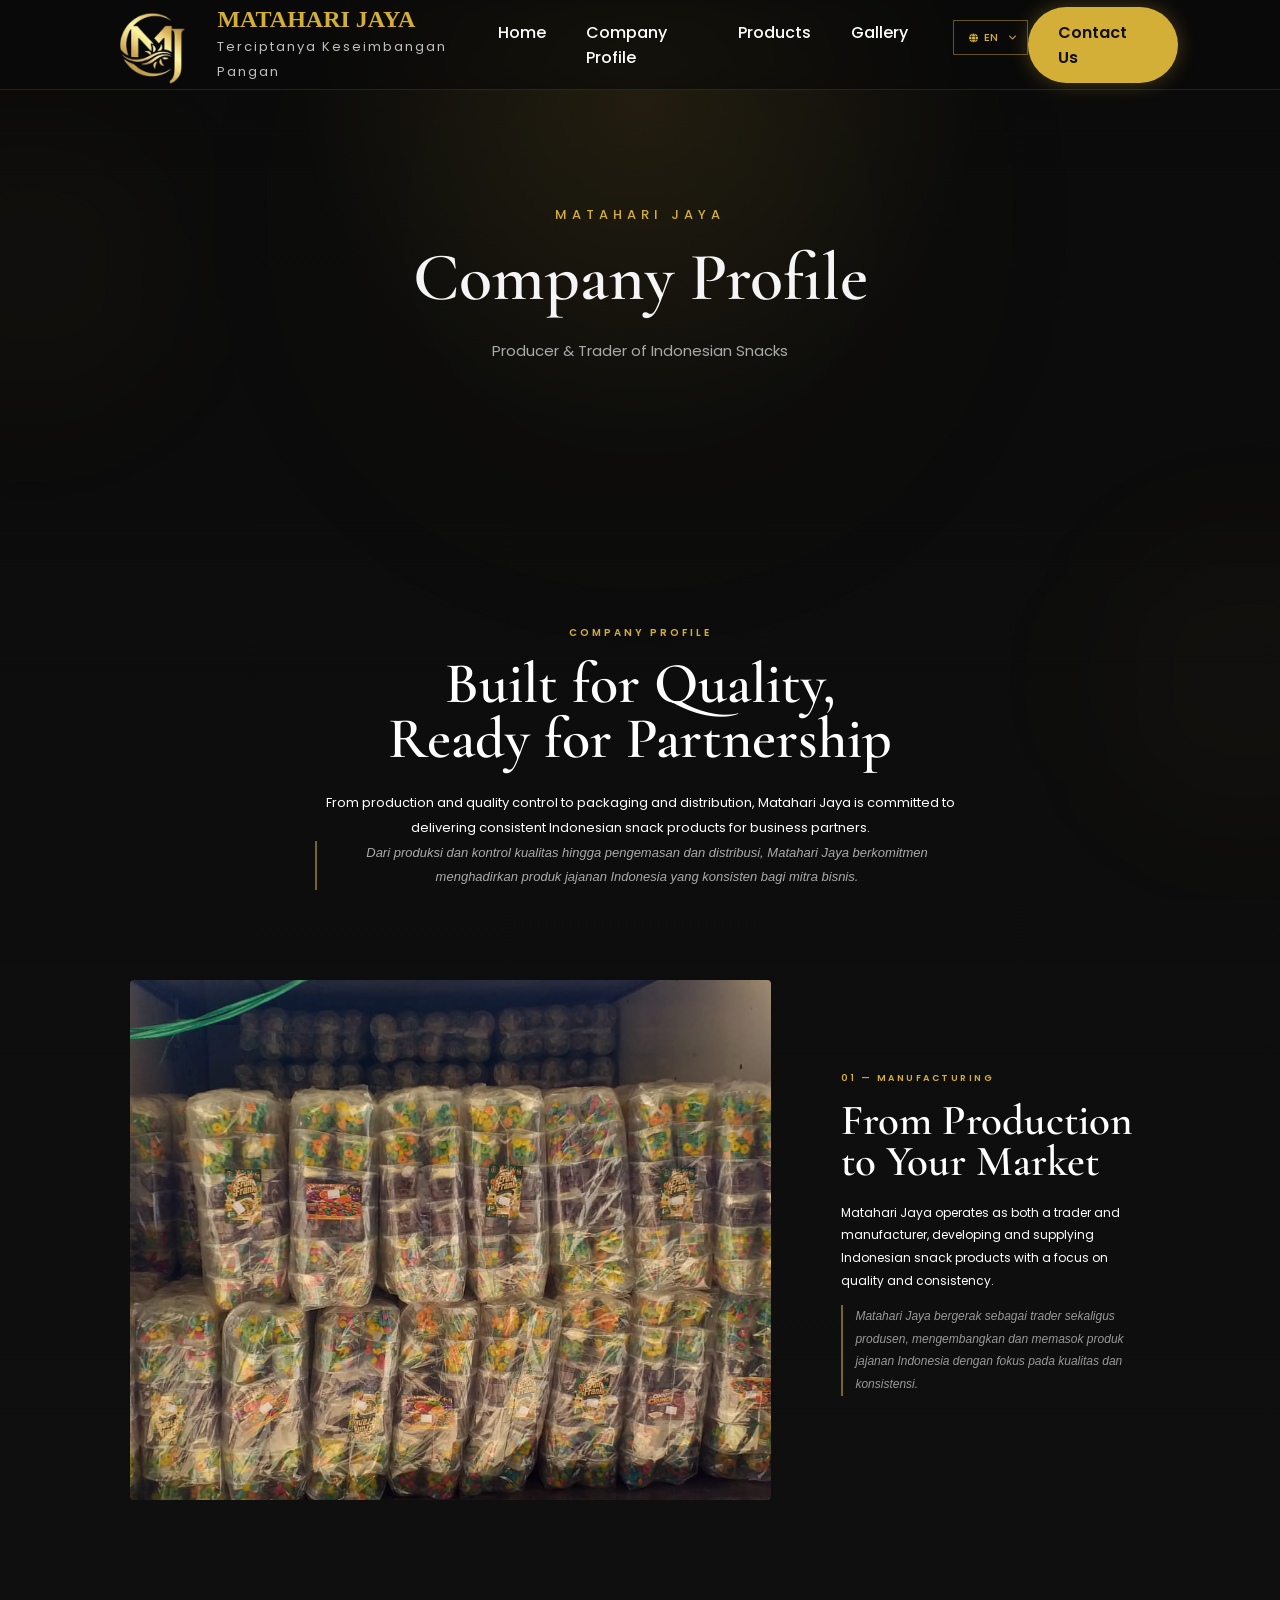
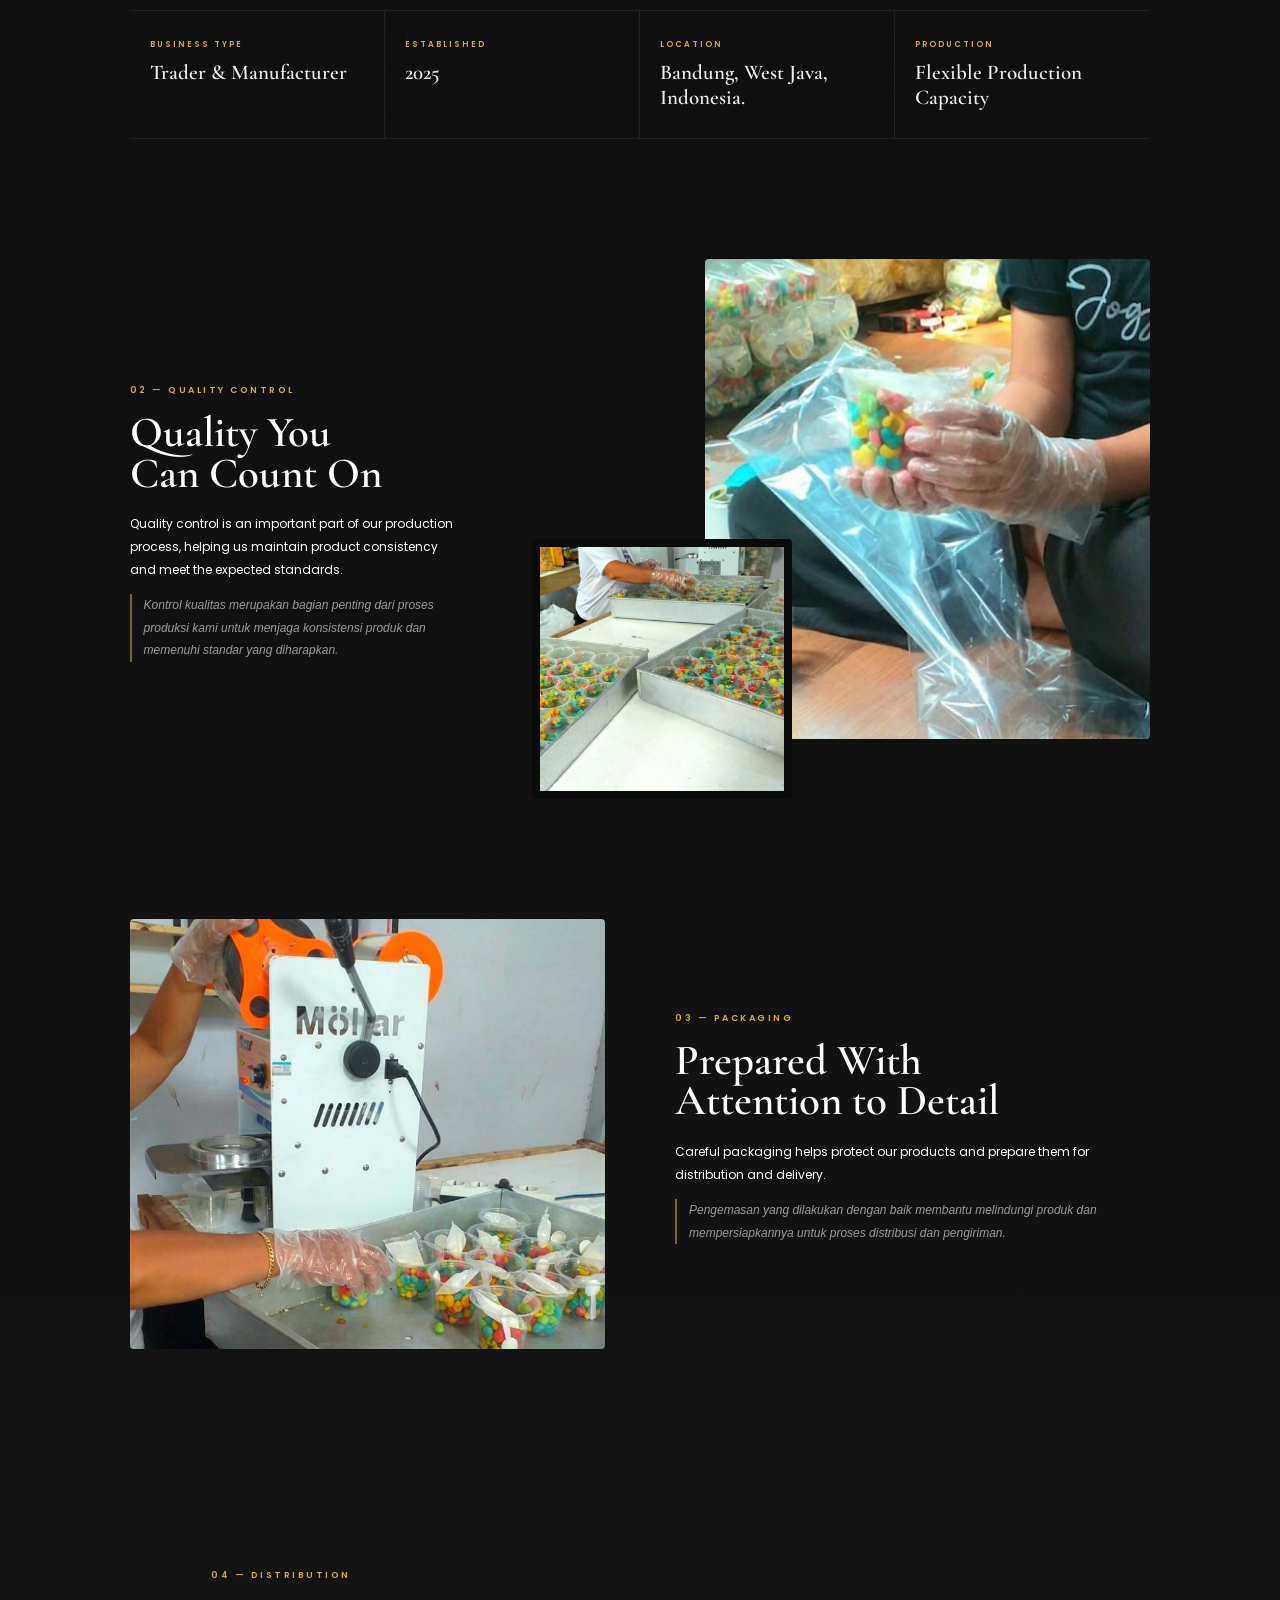
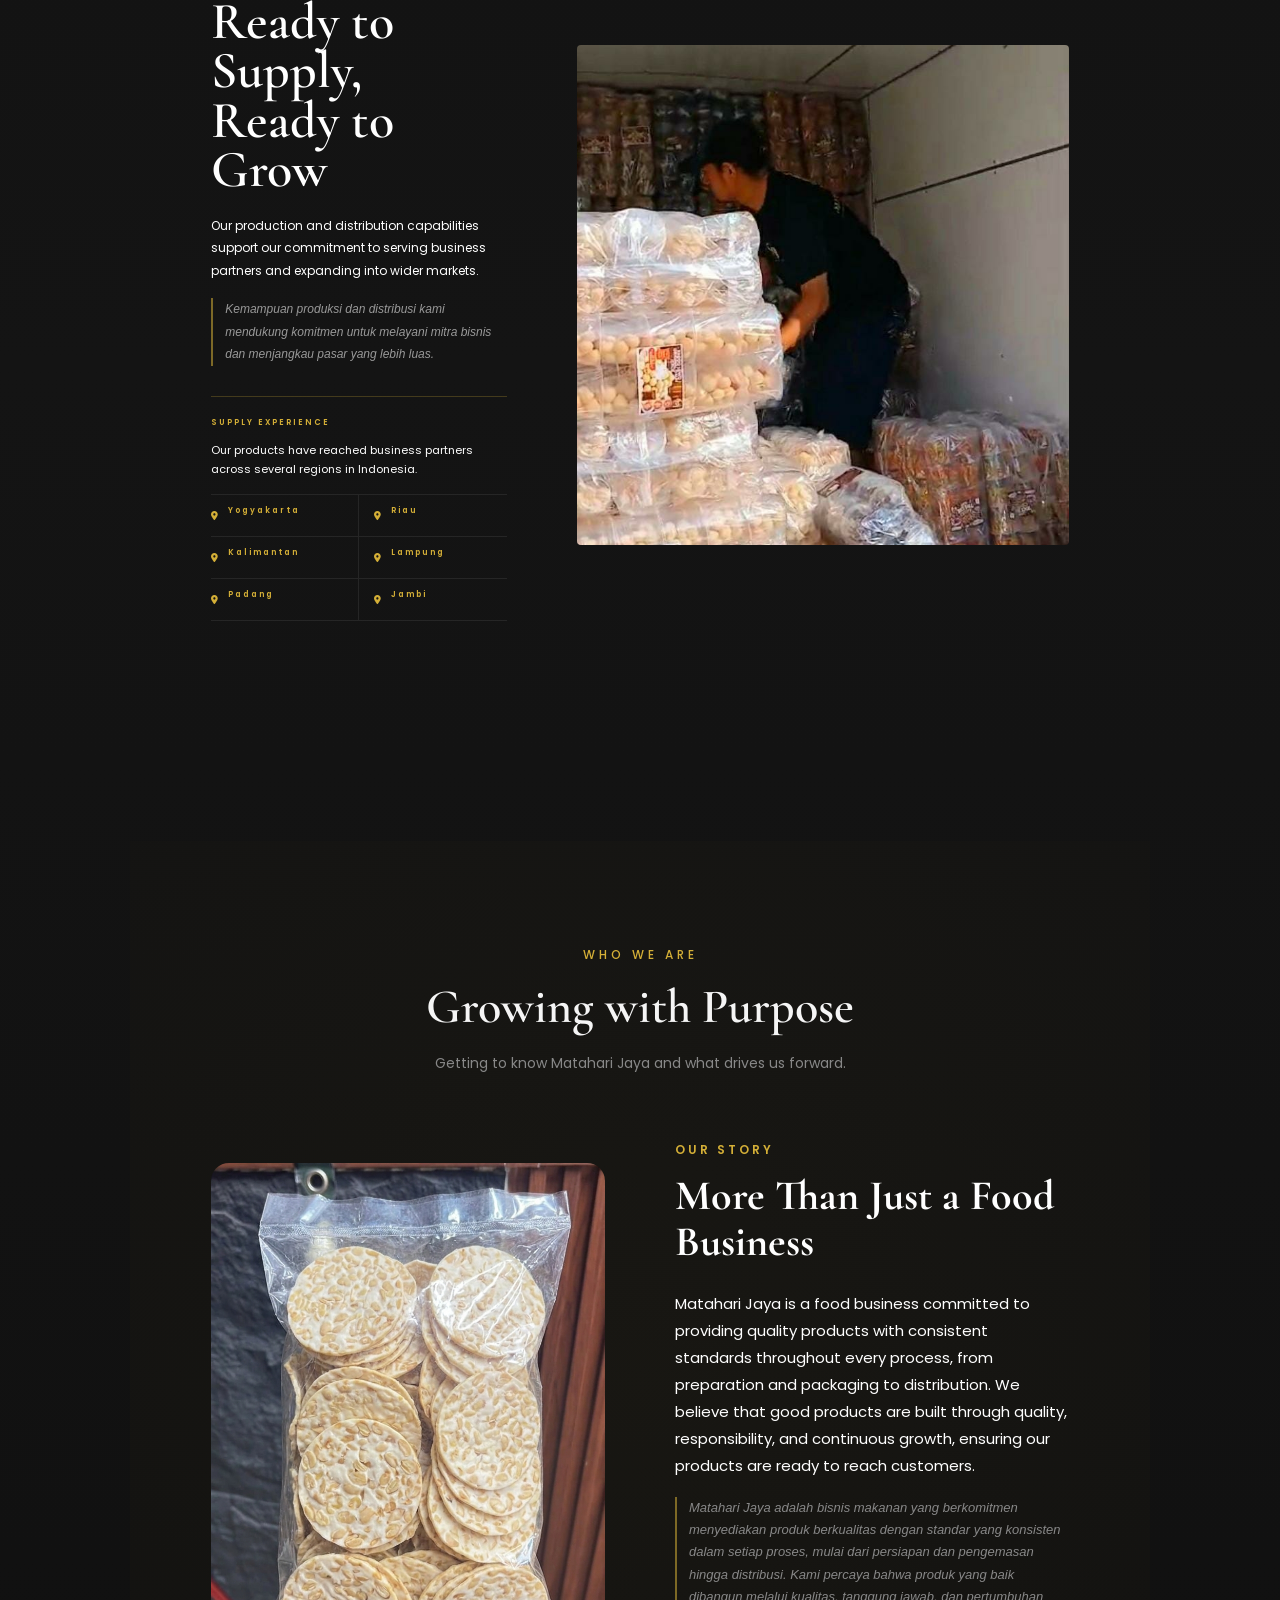
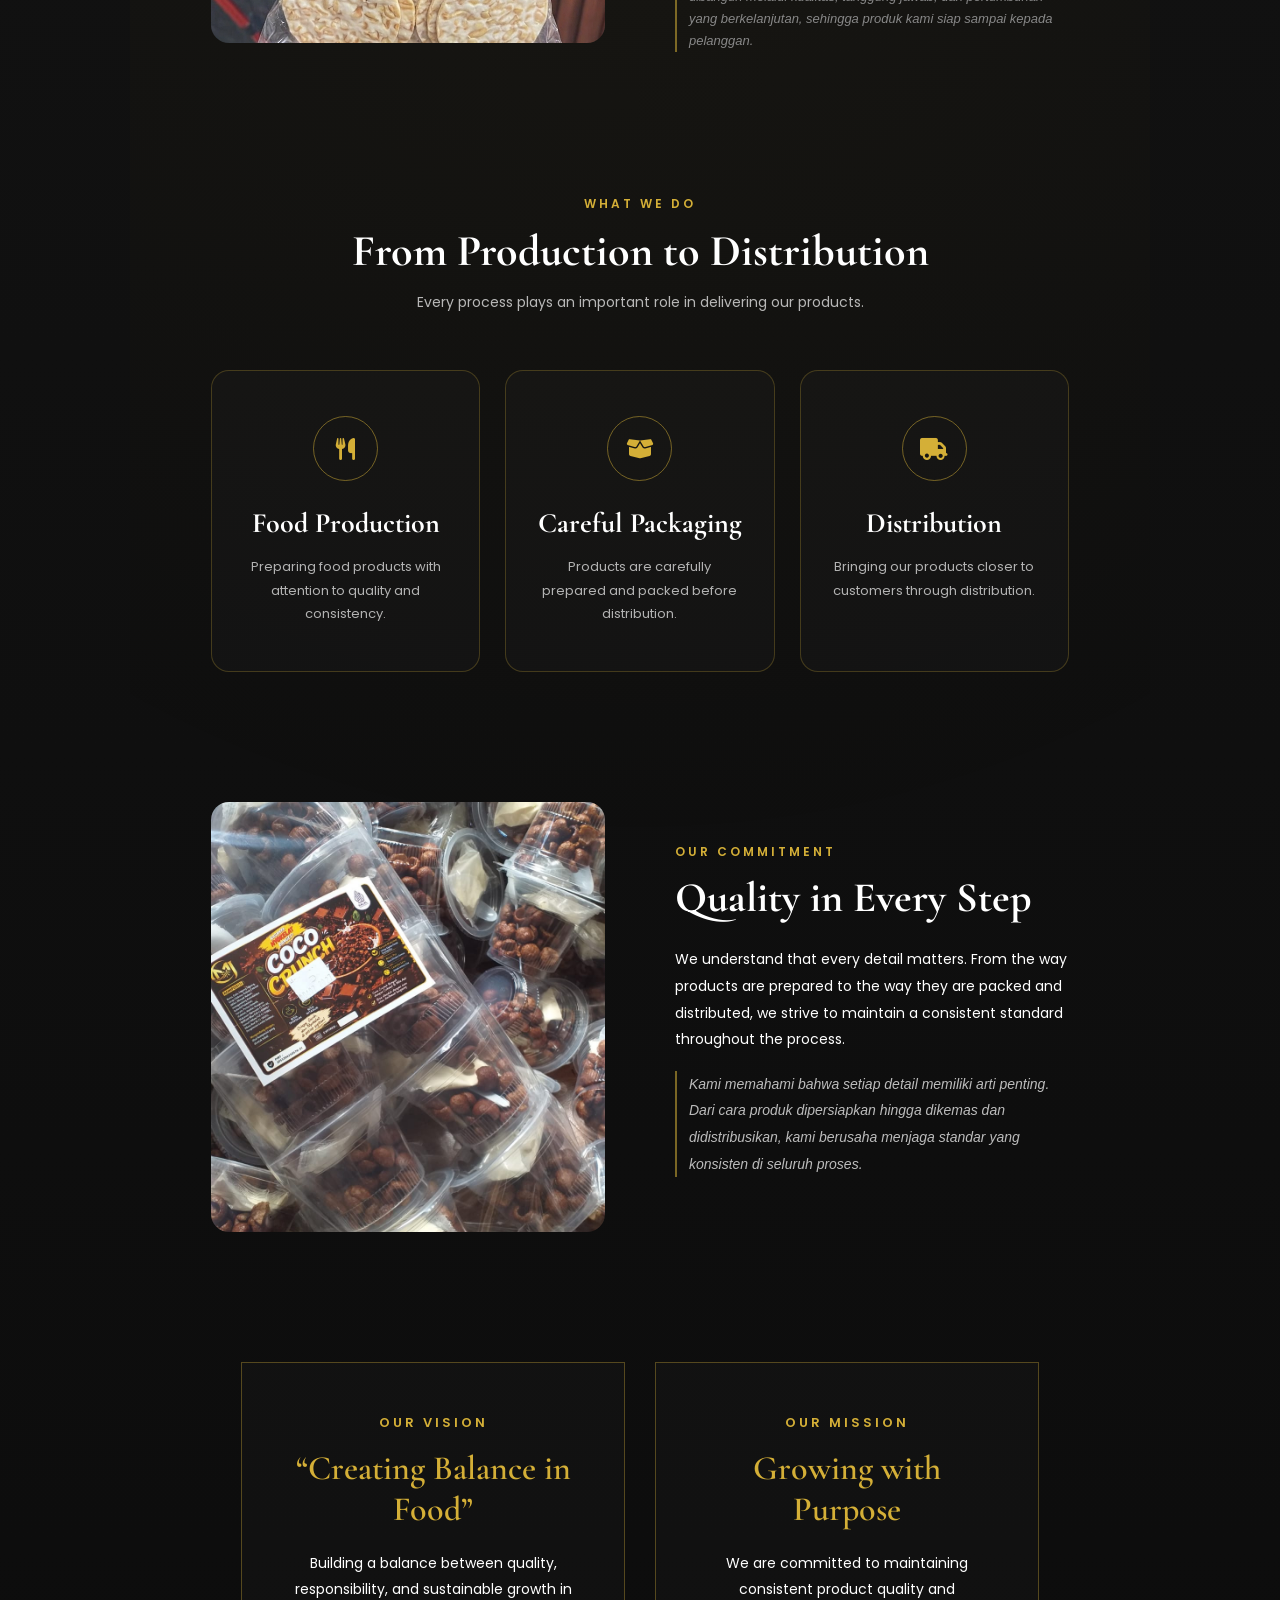
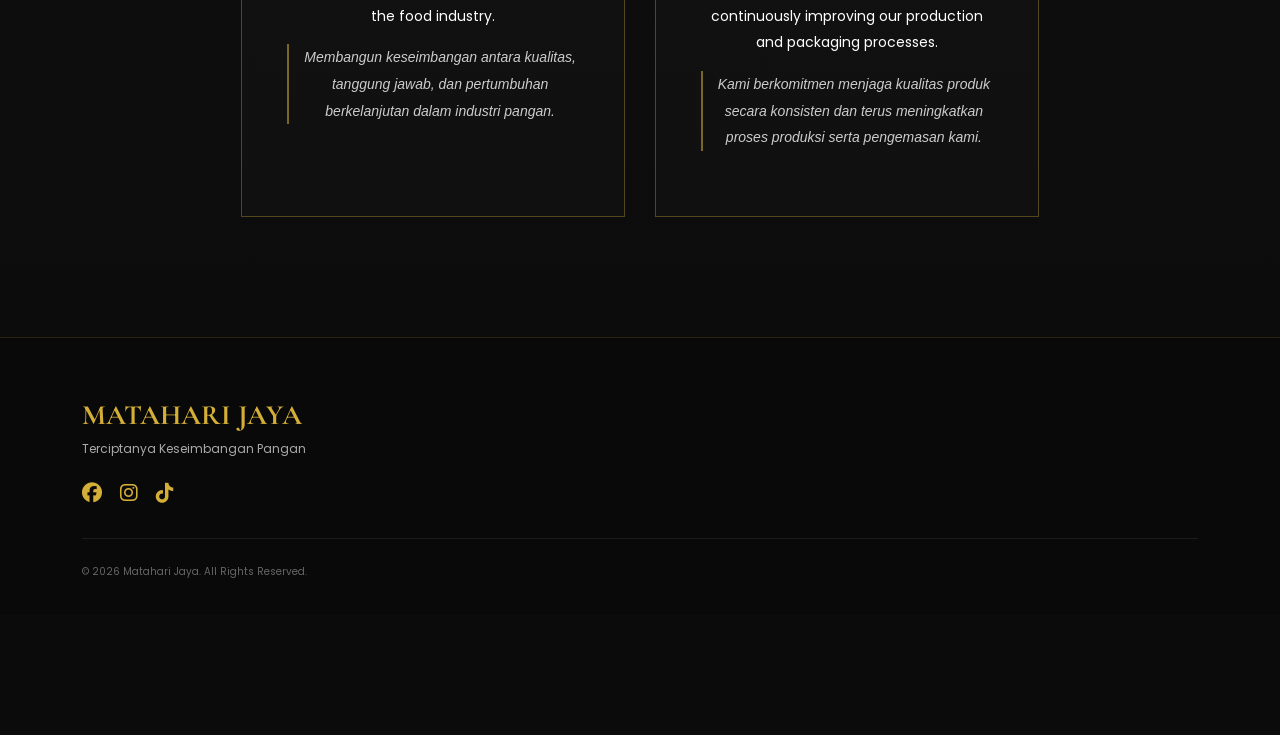
==== commit 5ac00266: "pushhh semangattt" ====
--- a/about.html
+++ b/about.html
@@ -61,7 +61,7 @@
         <nav>
 
             <a href="index.html">Home</a>
-            <a href="about.html">About</a>
+            <a href="about.html">Company Profile</a>
             <a href="products.html">Products</a>
             <a href="gallery.html">Gallery</a>
 
@@ -105,306 +105,577 @@
                 MATAHARI JAYA
             </span>
 
-            <h1>About Us</h1>
+            <h1>Company Profile</h1>
 
             <p>
-                Discover the story, values, and journey
-                behind Matahari Jaya.
+                Producer & Trader of Indonesian Snacks
             </p>
 
         </div>
 
     </section>
 
-
-
-    <!--================ WHO WE ARE ================-->
-
-    <section class="company-gallery">
-
-        <div class="gallery-heading">
-
-            <span>WHO WE ARE</span>
-
-            <h2>Growing with Purpose</h2>
+  <!--================ COMPANY PROFILE ================-->
+
+<section class="company-profile">
+
+    <!-- HEADER -->
+
+    <div class="company-profile-header">
+
+        <span class="section-label">
+            COMPANY PROFILE
+        </span>
+
+        <h2>
+            Built for Quality,<br>
+            Ready for Partnership
+        </h2>
+
+        <p class="english-text" style="color: #ffffff !important;">
+            From production and quality control to packaging
+            and distribution, Matahari Jaya is committed to
+            delivering consistent Indonesian snack products
+            for business partners.
+        </p>
+
+        <p class="translation-id">
+            Dari produksi dan kontrol kualitas hingga pengemasan
+            dan distribusi, Matahari Jaya berkomitmen menghadirkan
+            produk jajanan Indonesia yang konsisten bagi mitra bisnis.
+        </p>
+
+    </div>
+
+
+    <!-- ================= PRODUCTION ================= -->
+
+    <div class="company-story-block">
+
+        <div class="company-image company-image-large">
+
+            <img
+                src="images/production.jpeg"
+                alt="Matahari Jaya production process">
+
+        </div>
+
+        <div class="company-story-content">
+
+            <span>
+                01 — MANUFACTURING
+            </span>
+
+            <h3>
+                From Production<br>
+                to Your Market
+            </h3>
+
+            <p class="english-text" style="color: #ffffff !important;">
+                Matahari Jaya operates as both a trader and
+                manufacturer, developing and supplying Indonesian
+                snack products with a focus on quality and consistency.
+            </p>
+
+            <p class="translation-id">
+                Matahari Jaya bergerak sebagai trader sekaligus
+                produsen, mengembangkan dan memasok produk jajanan
+                Indonesia dengan fokus pada kualitas dan konsistensi.
+            </p>
+
+        </div>
+
+    </div>
+
+
+    <!-- ================= COMPANY FACTS ================= -->
+
+    <div class="company-facts">
+
+        <div class="company-fact">
+
+            <span>BUSINESS TYPE</span>
+
+            <strong>
+                Trader & Manufacturer
+            </strong>
+
+        </div>
+
+
+        <div class="company-fact">
+
+            <span>ESTABLISHED</span>
+
+            <strong>
+                2025
+            </strong>
+
+        </div>
+
+
+        <div class="company-fact">
+
+            <span>LOCATION</span>
+
+            <strong>
+                Bandung, West Java, Indonesia.
+            </strong>
+
+        </div>
+
+
+        <div class="company-fact">
+
+            <span>PRODUCTION</span>
+
+            <strong>
+                Flexible Production Capacity
+            </strong>
+
+        </div>
+
+    </div>
+
+
+    <!-- ================= QUALITY CONTROL ================= -->
+
+    <div class="company-qc">
+
+        <div class="company-qc-content">
+
+            <span>
+                02 — QUALITY CONTROL
+            </span>
+
+            <h3>
+                Quality You<br>
+                Can Count On
+            </h3>
+
+            <p class="english-text" style="color: #ffffff !important;">
+                Quality control is an important part of our
+                production process, helping us maintain product
+                consistency and meet the expected standards.
+            </p>
+
+            <p class="translation-id">
+                Kontrol kualitas merupakan bagian penting dari
+                proses produksi kami untuk menjaga konsistensi
+                produk dan memenuhi standar yang diharapkan.
+            </p>
+
+        </div>
+
+
+        <div class="company-qc-images">
+
+            <div class="qc-image qc-image-main">
+
+                <img
+                    src="images/qc-1.jpeg"
+                    alt="Matahari Jaya quality control">
+
+            </div>
+
+
+            <div class="qc-image qc-image-small">
+
+                <img
+                    src="images/qc-2.jpeg"
+                    alt="Matahari Jaya quality inspection">
+
+            </div>
+
+        </div>
+
+    </div>
+
+
+    <!-- ================= PACKAGING ================= -->
+
+    <div class="company-packaging">
+
+        <div class="packaging-image">
+
+            <img
+                src="images/packk.jpeg"
+                alt="Matahari Jaya packaging process">
+
+        </div>
+
+        <div class="packaging-content">
+
+            <span>
+                03 — PACKAGING
+            </span>
+
+            <h3>
+                Prepared With<br>
+                Attention to Detail
+            </h3>
+
+            <p class="english-text" style="color: #ffffff !important;">
+                Careful packaging helps protect our products
+                and prepare them for distribution and delivery.
+            </p>
+
+            <p class="translation-id">
+                Pengemasan yang dilakukan dengan baik membantu
+                melindungi produk dan mempersiapkannya untuk
+                proses distribusi dan pengiriman.
+            </p>
+
+        </div>
+
+    </div>
+
+    <!-- ================= DISTRIBUTION ================= -->
+
+<section class="company-distribution">
+
+    <!-- LEFT : CONTENT -->
+    <div class="distribution-content">
+
+        <span class="company-section-label">
+            04 — DISTRIBUTION
+        </span>
+
+        <h3>
+            Ready to Supply,<br>
+            Ready to Grow
+        </h3>
+
+        <p class="english-text" style="color: #ffffff !important;">
+            Our production and distribution capabilities support
+            our commitment to serving business partners and
+            expanding into wider markets.
+        </p>
+
+        <p class="translation-id">
+            Kemampuan produksi dan distribusi kami mendukung
+            komitmen untuk melayani mitra bisnis dan menjangkau
+            pasar yang lebih luas.
+        </p>
+
+
+        <!-- SUPPLY EXPERIENCE -->
+
+        <div class="supply-info">
+
+            <span>
+                SUPPLY EXPERIENCE
+            </span>
+
+            <p class="supply-intro" class="english-text" style="color: #ffffff !important;">
+                Our products have reached business partners
+                across several regions in Indonesia.
+            </p>
+
+            <div class="supply-list">
+
+                <div class="supply-location">
+                    <i class="fa-solid fa-location-dot"></i>
+                    <span>Yogyakarta</span>
+                </div>
+
+                <div class="supply-location">
+                    <i class="fa-solid fa-location-dot"></i>
+                    <span>Riau</span>
+                </div>
+
+                <div class="supply-location">
+                    <i class="fa-solid fa-location-dot"></i>
+                    <span>Kalimantan</span>
+                </div>
+
+                <div class="supply-location">
+                    <i class="fa-solid fa-location-dot"></i>
+                    <span>Lampung</span>
+                </div>
+                <div class="supply-location">
+                    <i class="fa-solid fa-location-dot"></i>
+                    <span>Padang</span>
+                </div>
+                <div class="supply-location">
+                    <i class="fa-solid fa-location-dot"></i>
+                    <span>Jambi</span>
+                </div>
+
+            </div>
+
+        </div>
+
+    </div>
+
+
+    <!-- RIGHT : IMAGE -->
+
+    <div class="distribution-image">
+
+        <img
+            src="images/distibusi.jpeg"
+            alt="Matahari Jaya distribution process">
+
+    </div>
+
+</section>
+   
+   <!--================ WHO WE ARE ================-->
+
+<section class="company-gallery">
+
+    <div class="gallery-heading">
+
+        <span>WHO WE ARE</span>
+
+        <h2>Growing with Purpose</h2>
+
+        <p>
+            Getting to know Matahari Jaya and
+            what drives us forward.
+        </p>
+
+    </div>
+
+
+    <div class="about-story">
+
+        <div class="about-story-image">
+
+            <img
+                src="images/products/keripiktempe-1.jpg"
+                alt="Matahari Jaya">
+
+        </div>
+
+
+        <div class="about-story-content">
+
+            <span>OUR STORY</span>
+
+            <h2>
+                More Than Just a Food Business
+            </h2>
+
+            <p class="english-text" style="color: #ffffff !important;">
+                Matahari Jaya is a food business committed to providing
+                quality products with consistent standards throughout
+                every process, from preparation and packaging to
+                distribution. We believe that good products are built
+                through quality, responsibility, and continuous growth,
+                ensuring our products are ready to reach customers.
+            </p>
+
+            <p class="translation-id">
+                Matahari Jaya adalah bisnis makanan yang berkomitmen
+                menyediakan produk berkualitas dengan standar yang
+                konsisten dalam setiap proses, mulai dari persiapan
+                dan pengemasan hingga distribusi. Kami percaya bahwa
+                produk yang baik dibangun melalui kualitas, tanggung
+                jawab, dan pertumbuhan yang berkelanjutan, sehingga
+                produk kami siap sampai kepada pelanggan.
+            </p>
+
+        </div>
+
+    </div>
+
+
+
+    <!--================ WHAT WE DO ================-->
+
+    <div class="about-section-heading">
+
+        <span>WHAT WE DO</span>
+
+        <h2>
+            From Production to Distribution
+        </h2>
+
+        <p>
+            Every process plays an important role
+            in delivering our products.
+        </p>
+
+    </div>
+
+
+    <div class="about-values">
+
+
+        <!-- CARD 1 -->
+
+        <div class="about-card">
+
+            <div class="about-card-icon">
+                <i class="fas fa-utensils"></i>
+            </div>
+
+            <h3>
+                Food Production
+            </h3>
 
             <p>
-                Getting to know Matahari Jaya and
-                what drives us forward.
-            </p>
-
-        </div>
-
-
-        <div class="about-story">
-
-            <div class="about-story-image">
-
-                <img
-                    src="images/products/keripiktempe-1.jpg"
-                    alt="Matahari Jaya">
-
+                Preparing food products with
+                attention to quality and consistency.
+            </p>
+
+        </div>
+
+
+
+        <!-- CARD 2 -->
+
+        <div class="about-card">
+
+            <div class="about-card-icon">
+                <i class="fas fa-box-open"></i>
             </div>
 
-
-            <div class="about-story-content">
-
-                <span>OUR STORY</span>
-
-                <h2>
-                    More Than Just a Food Business
-                </h2>
-
-                <p>
-                    Matahari Jaya is a food business
-                    committed to providing quality food
-                    products while maintaining consistency
-                    in every process.
-                </p>
-
-                <p>
-                    From preparation and packaging to
-                    distribution, every stage is carried
-                    out with care to ensure our products
-                    are ready to reach customers.
-                </p>
-
-                <p>
-                    We believe that good products are
-                    created through balance between
-                    quality, responsibility, and continuous
-                    growth.
-                </p>
-
+            <h3>
+                Careful Packaging
+            </h3>
+
+            <p>
+                Products are carefully prepared
+                and packed before distribution.
+            </p>
+        </div>
+
+
+
+        <!-- CARD 3 -->
+
+        <div class="about-card">
+
+            <div class="about-card-icon">
+                <i class="fas fa-truck"></i>
             </div>
 
-        </div>
-
-
-
-        <!--================ WHAT WE DO ================-->
-
-        <div class="about-section-heading">
-
-            <span>WHAT WE DO</span>
+            <h3>
+                Distribution
+            </h3>
+
+            <p>
+                Bringing our products closer
+                to customers through distribution.
+            </p>
+
+
+        </div>
+
+
+    </div>
+
+
+
+    <!--================ OUR COMMITMENT ================-->
+
+    <div class="about-commitment">
+
+
+        <div class="about-commitment-image">
+
+            <img
+                src="images/produk.jpeg"
+                alt="Matahari Jaya distribution">
+
+        </div>
+
+
+        <div class="about-commitment-content">
+
+            <span>OUR COMMITMENT</span>
 
             <h2>
-                From Production to Distribution
+                Quality in Every Step
             </h2>
 
-            <p>
-                Every process plays an important role
-                in delivering our products.
-            </p>
-
-        </div>
-
-
-        <div class="about-values">
-
-
-            <!-- CARD 1 -->
-
-            <div class="about-card">
-
-                <div class="about-card-icon">
-
-                    <i class="fas fa-utensils"></i>
-
-                </div>
-
-                <h3>
-                    Food Production
-                </h3>
-
-                <p>
-                    Preparing food products with
-                    attention to quality and consistency.
-                </p>
-
-            </div>
-
-
-
-            <!-- CARD 2 -->
-
-            <div class="about-card">
-
-                <div class="about-card-icon">
-
-                    <i class="fas fa-box-open"></i>
-
-                </div>
-
-                <h3>
-                    Careful Packaging
-                </h3>
-
-                <p>
-                    Products are carefully prepared
-                    and packed before distribution.
-                </p>
-
-            </div>
-
-
-
-            <!-- CARD 3 -->
-
-            <div class="about-card">
-
-                <div class="about-card-icon">
-
-                    <i class="fas fa-truck"></i>
-
-                </div>
-
-                <h3>
-                    Distribution
-                </h3>
-
-                <p>
-                    Bringing our products closer
-                    to customers through distribution.
-                </p>
-
-            </div>
-
-
-        </div>
-
-
-
-        <!--================ OUR COMMITMENT ================-->
-
-        <div class="about-commitment">
-
-
-            <div class="about-commitment-image">
-
-                <img
-                    src="images/produk.jpeg"
-                    alt="Matahari Jaya distribution">
-
-            </div>
-
-
-            <div class="about-commitment-content">
-
-                <span>OUR COMMITMENT</span>
-
-                <h2>
-                    Quality in Every Step
-                </h2>
-
-                <p>
-                    We understand that every detail matters.
-                    From the way products are prepared to
-                    the way they are packed and distributed,
-                    we strive to maintain a consistent
-                    standard throughout the process.
-                </p>
-
-                <p>
-                    Our commitment is to continue growing,
-                    improving our processes, and building
-                    lasting relationships with our customers.
-                </p>
-
-            </div>
-
-        </div>
-
-
-
-        <!--================ VISION & MISSION ================-->
-
-<div class="about-vision-mission">
-
-    <!-- VISION -->
-
-    <div class="vision-box">
-
-        <span>OUR VISION</span>
-
-        <h2>
-            “Creating Balance in Food”
-        </h2>
-
-        <p>
-            Building a balance between quality,
-            responsibility, and sustainable growth
-            in the food industry.
-        </p>
-
-    </div>
-
-
-    <!-- MISSION -->
-
-    <div class="mission-box">
-
-        <span>OUR MISSION</span>
-
-        <h2>
-            Growing with Purpose
-        </h2>
-
-        <p>
-            We are committed to maintaining consistent
-            product quality and continuously improving
-            our production and packaging processes.
-        </p>
-
-        <p>
-            We strive to provide products that meet
-            customer needs while growing responsibly
-            and building lasting relationships.
-        </p>
-
-    </div>
-
-</div>
-
-    </section>
-
-
-
+            <p class="english-text" style="color: #ffffff !important;">
+                We understand that every detail matters.
+                From the way products are prepared to
+                the way they are packed and distributed,
+                we strive to maintain a consistent
+                standard throughout the process.
+            </p>
+
+            <p class="translation-id">
+                Kami memahami bahwa setiap detail memiliki
+                arti penting. Dari cara produk dipersiapkan
+                hingga dikemas dan didistribusikan, kami
+                berusaha menjaga standar yang konsisten
+                di seluruh proses.
+            </p>
+
+        </div>
+
+    </div>
+
+
+
+    <!--================ VISION & MISSION ================-->
+
+    <div class="about-vision-mission">
+
+
+        <!-- VISION -->
+
+        <div class="vision-box">
+
+            <span>OUR VISION</span>
+
+            <h2>
+                “Creating Balance in Food”
+            </h2>
+
+            <p class="english-text" style="color: #ffffff !important;">
+                Building a balance between quality,
+                responsibility, and sustainable growth
+                in the food industry.
+            </p>
+
+            <p class="translation-id">
+                Membangun keseimbangan antara kualitas,
+                tanggung jawab, dan pertumbuhan berkelanjutan
+                dalam industri pangan.
+            </p>
+
+        </div>
+
+
+
+        <!-- MISSION -->
+
+        <div class="mission-box">
+
+            <span>OUR MISSION</span>
+
+            <h2>
+                Growing with Purpose
+            </h2>
+
+            <p class="english-text" style="color: #ffffff !important;">
+                We are committed to maintaining consistent
+                product quality and continuously improving
+                our production and packaging processes.
+            </p>
+
+            <p class="translation-id">
+                Kami berkomitmen menjaga kualitas produk
+                secara konsisten dan terus meningkatkan
+                proses produksi serta pengemasan kami.
+            </p>
+        </div>
+
+
+    </div>
+
+</section>
    
 
 
-    <!--================ FOOTER ================-->
-
-    <footer>
-
-    <h3>MATAHARI JAYA</h3>
-
-    <p>
-        Terciptanya Keseimbangan Pangan
-    </p>
-
-    <div class="social">
-
-        <a href="https://web.facebook.com/profile.php?id=61590725181146">
-            <i class="fab fa-facebook"></i>
-        </a>
-
-        <a href="https://www.instagram.com/mataharijayasnack?utm_source=ig_web_button_share_sheet&igsh=ZDNlZDc0MzIxNw==">
-            <i class="fab fa-instagram"></i>
-        </a>
-
-        <a href="https://www.tiktok.com/@mataharijaya.snack?is_from_webapp=1&sender_device=pc">
-            <i class="fab fa-tiktok"></i>
-        </a>
-
-    </div>
-
-    <p class="copyright">
-        © 2026 Matahari Jaya.
-        All Rights Reserved.
-    </p>
-
-</footer>
+    
 
 <script>
 
@@ -614,5 +885,38 @@
 </script>
 
 
+
+<!--================ FOOTER ================-->
+
+    <footer>
+
+    <h3>MATAHARI JAYA</h3>
+
+    <p>
+        Terciptanya Keseimbangan Pangan
+    </p>
+
+    <div class="social">
+
+        <a href="https://web.facebook.com/profile.php?id=61590725181146">
+            <i class="fab fa-facebook"></i>
+        </a>
+
+        <a href="https://www.instagram.com/mataharijayasnack?utm_source=ig_web_button_share_sheet&igsh=ZDNlZDc0MzIxNw==">
+            <i class="fab fa-instagram"></i>
+        </a>
+
+        <a href="https://www.tiktok.com/@mataharijaya.snack?is_from_webapp=1&sender_device=pc">
+            <i class="fab fa-tiktok"></i>
+        </a>
+
+    </div>
+
+    <p class="copyright">
+        © 2026 Matahari Jaya.
+        All Rights Reserved.
+    </p>
+
+</footer>
 </body>
 </html>
--- a/css/style.css
+++ b/css/style.css
@@ -3430,7 +3430,7 @@
     z-index: 3;
 
     bottom: 25px;
-    left: 50%;
+    left: 47%;
 
     transform: translateX(-50%);
 
@@ -7952,4 +7952,1118 @@
     font-weight: 400;
     line-height: 1.8;
     font-style: normal;
-}+}
+
+/* ================= HERO SOUND BUTTON ================= */
+
+.hero-sound-btn {
+    position: absolute;
+
+    bottom: 30px;
+    right: 30px;
+
+    width: 42px;
+    height: 42px;
+
+    border: 1px solid rgba(212, 175, 55, 0.6);
+    border-radius: 50%;
+
+    background: rgba(0, 0, 0, 0.55);
+
+    color: #D4AF37;
+
+    cursor: pointer;
+
+    z-index: 10;
+
+    display: flex;
+    align-items: center;
+    justify-content: center;
+
+    transition: 0.3s ease;
+}
+
+.hero-sound-btn:hover {
+    background: #D4AF37;
+    color: #111;
+}
+
+@media (max-width: 600px) {
+
+    .hero-sound-btn {
+        bottom: 20px;
+        right: 20px;
+
+        width: 38px;
+        height: 38px;
+    }
+
+}
+
+/* ================= COMPANY PROFILE ================= */
+
+.company-profile {
+    max-width: 1150px;
+    margin: 110px auto;
+    padding: 0 8%;
+}
+
+
+/* HEADING */
+
+.company-profile-heading {
+    text-align: center;
+    margin-bottom: 45px;
+}
+
+.company-profile-heading > span {
+    display: block;
+
+    margin-bottom: 12px;
+
+    color: #D4AF37;
+
+    font-size: 10px;
+    font-weight: 600;
+
+    letter-spacing: 3px;
+}
+
+.company-profile-heading h2 {
+    margin: 0 0 15px;
+
+    color: #fff;
+
+    font-family: "Cormorant Garamond", serif;
+
+    font-size: 42px;
+    font-weight: 600;
+}
+
+.company-profile-heading > p {
+    max-width: 650px;
+
+    margin: 0 auto;
+
+    color: #aaa;
+
+    font-size: 13px;
+    line-height: 1.8;
+}
+
+
+/* IMAGE */
+
+.company-profile-image {
+    width: 100%;
+    height: 420px;
+
+    margin-bottom: 25px;
+
+    overflow: hidden;
+
+    border-radius: 12px;
+
+    border: 1px solid rgba(212, 175, 55, 0.15);
+}
+
+.company-profile-image img {
+    width: 100%;
+    height: 100%;
+
+    display: block;
+
+    object-fit: cover;
+
+    transition: transform 0.6s ease;
+}
+
+.company-profile-image:hover img {
+    transform: scale(1.03);
+}
+
+
+/* GRID */
+
+.company-profile-grid {
+    display: grid;
+
+    grid-template-columns: repeat(3, 1fr);
+
+    gap: 15px;
+}
+
+
+/* CARD */
+
+.company-profile-card {
+    padding: 25px;
+
+    background: rgba(255, 255, 255, 0.025);
+
+    border: 1px solid rgba(255, 255, 255, 0.07);
+
+    border-radius: 10px;
+
+    transition: 0.3s ease;
+}
+
+.company-profile-card:hover {
+    transform: translateY(-4px);
+
+    border-color: rgba(212, 175, 55, 0.35);
+
+    background: rgba(212, 175, 55, 0.035);
+}
+
+
+/* LABEL */
+
+.company-profile-card > span {
+    display: block;
+
+    margin-bottom: 9px;
+
+    color: #D4AF37;
+
+    font-size: 9px;
+    font-weight: 600;
+
+    letter-spacing: 2px;
+
+    text-transform: uppercase;
+}
+
+
+/* TITLE */
+
+.company-profile-card h3 {
+    margin: 0 0 10px;
+
+    color: #fff;
+
+    font-family: "Cormorant Garamond", serif;
+
+    font-size: 25px;
+    font-weight: 600;
+}
+
+
+/* DESCRIPTION */
+
+.company-profile-card > p {
+    margin: 0;
+
+    color: #999;
+
+    font-size: 12px;
+
+    line-height: 1.8;
+}
+
+
+/* ================= MOBILE ================= */
+
+@media (max-width: 800px) {
+
+    .company-profile {
+        margin: 75px auto;
+        padding: 0 6%;
+    }
+
+    .company-profile-heading {
+        margin-bottom: 30px;
+    }
+
+    .company-profile-heading h2 {
+        font-size: 34px;
+    }
+
+    .company-profile-image {
+        height: 260px;
+    }
+
+    .company-profile-grid {
+        grid-template-columns: 1fr;
+        gap: 12px;
+    }
+
+    .company-profile-card {
+        padding: 22px 20px;
+    }
+
+    .company-profile-card h3 {
+        font-size: 23px;
+    }
+
+}
+
+/* =====================================================
+   COMPANY PROFILE
+===================================================== */
+
+.company-profile {
+    max-width: 1200px;
+
+    margin: 130px auto 120px;
+
+    padding: 0 7%;
+}
+
+
+/* ================= HEADER ================= */
+
+.company-profile-header {
+    max-width: 760px;
+
+    margin: 0 auto 90px;
+
+    text-align: center;
+}
+
+.company-profile-header .section-label {
+    display: block;
+
+    margin-bottom: 15px;
+
+    color: #D4AF37;
+
+    font-size: 10px;
+    font-weight: 600;
+
+    letter-spacing: 3px;
+}
+
+.company-profile-header h2 {
+    margin: 0 0 25px;
+
+    color: #fff;
+
+    font-family: "Cormorant Garamond", serif;
+
+    font-size: 58px;
+    line-height: 0.95;
+
+    font-weight: 600;
+}
+
+.company-profile-header > p {
+    max-width: 650px;
+
+    margin: 0 auto;
+
+    color: #aaa;
+
+    font-size: 13px;
+
+    line-height: 1.9;
+}
+
+
+/* ================= PRODUCTION ================= */
+
+.company-story-block {
+    display: grid;
+
+    grid-template-columns: 1.35fr 0.65fr;
+
+    gap: 70px;
+
+    align-items: center;
+
+    margin-bottom: 110px;
+}
+
+.company-image-large {
+    width: 100%;
+    height: 520px;
+
+    overflow: hidden;
+
+    border-radius: 4px;
+}
+
+.company-image-large img {
+    width: 100%;
+    height: 100%;
+
+    object-fit: cover;
+
+    display: block;
+
+    transition: transform 0.7s ease;
+}
+
+.company-image-large:hover img {
+    transform: scale(1.04);
+}
+
+.company-story-content > span,
+.company-qc-content > span,
+.packaging-content > span,
+.distribution-content > span {
+
+    display: block;
+
+    margin-bottom: 15px;
+
+    color: #D4AF37;
+
+    font-size: 9px;
+    font-weight: 600;
+
+    letter-spacing: 2.5px;
+}
+
+.company-story-content h3,
+.company-qc-content h3,
+.packaging-content h3,
+.distribution-content h3 {
+
+    margin: 0 0 20px;
+
+    color: #fff;
+
+    font-family: "Cormorant Garamond", serif;
+
+    font-size: 43px;
+
+    line-height: 0.95;
+
+    font-weight: 600;
+}
+
+.company-story-content > p,
+.company-qc-content > p,
+.packaging-content > p,
+.distribution-content > p {
+
+    color: #999;
+
+    font-size: 12px;
+
+    line-height: 1.9;
+
+    margin-bottom: 12px;
+}
+
+
+/* ================= COMPANY FACTS ================= */
+
+.company-facts {
+
+    display: grid;
+
+    grid-template-columns: repeat(4, 1fr);
+
+    margin-bottom: 120px;
+
+    border-top: 1px solid rgba(255,255,255,0.08);
+
+    border-bottom: 1px solid rgba(255,255,255,0.08);
+}
+
+.company-fact {
+
+    padding: 28px 20px;
+
+    border-right: 1px solid rgba(255,255,255,0.08);
+}
+
+.company-fact:last-child {
+    border-right: none;
+}
+
+.company-fact span {
+    display: block;
+
+    margin-bottom: 9px;
+
+    color: #D4AF37;
+
+    font-size: 8px;
+
+    font-weight: 600;
+
+    letter-spacing: 2px;
+}
+
+.company-fact strong {
+    display: block;
+
+    color: #eee;
+
+    font-family: "Cormorant Garamond", serif;
+
+    font-size: 21px;
+
+    font-weight: 600;
+}
+
+
+/* ================= QUALITY CONTROL ================= */
+
+.company-qc {
+
+    display: grid;
+
+    grid-template-columns: 0.7fr 1.3fr;
+
+    gap: 70px;
+
+    align-items: center;
+
+    margin-bottom: 120px;
+}
+
+.company-qc-images {
+
+    position: relative;
+
+    min-height: 540px;
+}
+
+.qc-image {
+    overflow: hidden;
+
+    border-radius: 4px;
+}
+
+.qc-image img {
+    width: 100%;
+    height: 100%;
+
+    display: block;
+
+    object-fit: cover;
+
+    transition: transform 0.7s ease;
+}
+
+.qc-image:hover img {
+    transform: scale(1.04);
+}
+
+.qc-image-main {
+
+    width: 72%;
+    height: 480px;
+
+    margin-left: auto;
+}
+
+.qc-image-small {
+
+    position: absolute;
+
+    left: 0;
+    bottom: 0;
+
+    width: 42%;
+    height: 260px;
+
+    border: 8px solid #0b0b0b;
+}
+
+
+/* ================= PACKAGING ================= */
+
+.company-packaging {
+
+    display: grid;
+
+    grid-template-columns: 1fr 1fr;
+
+    gap: 70px;
+
+    align-items: center;
+
+    margin-bottom: 120px;
+}
+
+.packaging-image {
+
+    height: 430px;
+
+    overflow: hidden;
+
+    border-radius: 4px;
+}
+
+.packaging-image img {
+
+    width: 100%;
+    height: 100%;
+
+    object-fit: cover;
+
+    display: block;
+
+    transition: transform 0.7s ease;
+}
+
+.packaging-image:hover img {
+    transform: scale(1.04);
+}
+
+.packaging-content {
+    padding-right: 8%;
+}
+
+
+/* ================= DISTRIBUTION ================= */
+
+.company-distribution {
+
+    display: grid;
+
+    grid-template-columns: 0.75fr 1.25fr;
+
+    gap: 70px;
+
+    align-items: center;
+}
+
+.distribution-image {
+
+    height: 500px;
+
+    overflow: hidden;
+
+    border-radius: 4px;
+}
+
+.distribution-image img {
+
+    width: 100%;
+    height: 100%;
+
+    display: block;
+
+    object-fit: cover;
+
+    transition: transform 0.7s ease;
+}
+
+.distribution-image:hover img {
+    transform: scale(1.04);
+}
+
+.supply-info {
+
+    margin-top: 30px;
+
+    padding-top: 20px;
+
+    border-top: 1px solid rgba(212,175,55,0.25);
+}
+
+.supply-info span {
+
+    display: block;
+
+    margin-bottom: 8px;
+
+    color: #D4AF37;
+
+    font-size: 8px;
+
+    letter-spacing: 2px;
+
+    font-weight: 600;
+}
+
+.supply-info strong {
+
+    color: #eee;
+
+    font-family: "Cormorant Garamond", serif;
+
+    font-size: 20px;
+
+    font-weight: 500;
+}
+
+
+/* =====================================================
+   MOBILE
+===================================================== */
+
+@media (max-width: 800px) {
+
+    .company-profile {
+
+        margin: 80px auto;
+
+        padding: 0 6%;
+    }
+
+
+    /* HEADER */
+
+    .company-profile-header {
+
+        margin-bottom: 55px;
+    }
+
+    .company-profile-header h2 {
+
+        font-size: 42px;
+
+        line-height: 0.98;
+    }
+
+
+    /* PRODUCTION */
+
+    .company-story-block {
+
+        grid-template-columns: 1fr;
+
+        gap: 35px;
+
+        margin-bottom: 70px;
+    }
+
+    .company-image-large {
+
+        height: 300px;
+    }
+
+
+    .company-story-content h3,
+    .company-qc-content h3,
+    .packaging-content h3,
+    .distribution-content h3 {
+
+        font-size: 35px;
+    }
+
+
+    /* FACTS */
+
+    .company-facts {
+
+        grid-template-columns: 1fr 1fr;
+
+        margin-bottom: 75px;
+    }
+
+    .company-fact {
+
+        padding: 20px 15px;
+
+        border-bottom: 1px solid rgba(255,255,255,0.08);
+    }
+
+    .company-fact:nth-child(2) {
+
+        border-right: none;
+    }
+
+
+    /* QC */
+
+    .company-qc {
+
+        grid-template-columns: 1fr;
+
+        gap: 35px;
+
+        margin-bottom: 75px;
+    }
+
+    .company-qc-images {
+
+        min-height: 340px;
+    }
+
+    .qc-image-main {
+
+        width: 78%;
+
+        height: 310px;
+    }
+
+    .qc-image-small {
+
+        width: 43%;
+
+        height: 180px;
+
+        border-width: 6px;
+    }
+
+
+    /* PACKAGING */
+
+    .company-packaging {
+
+        grid-template-columns: 1fr;
+
+        gap: 35px;
+
+        margin-bottom: 75px;
+    }
+
+    .packaging-image {
+
+        height: 300px;
+    }
+
+    .packaging-content {
+
+        padding-right: 0;
+    }
+
+
+    /* DISTRIBUTION */
+
+    .company-distribution {
+
+        grid-template-columns: 1fr;
+
+        gap: 35px;
+    }
+
+    .distribution-image {
+
+        height: 320px;
+
+        order: -1;
+    }
+
+}
+
+/* ================= DISTRIBUTION ================= */
+
+.company-distribution {
+
+    width: 100%;
+
+    display: grid;
+
+    grid-template-columns: 0.75fr 1.25fr;
+
+    gap: 70px;
+
+    align-items: center;
+
+    margin-bottom: 120px;
+}
+
+.distribution-content {
+    width: 100%;
+}
+
+.distribution-content h3 {
+    margin: 12px 0 20px;
+
+    color: #fff;
+
+    font-family: "Cormorant Garamond", serif;
+
+    font-size: 52px;
+
+    line-height: 0.95;
+
+    font-weight: 600;
+}
+
+.distribution-content > p {
+    color: #999;
+
+    font-size: 12px;
+
+    line-height: 1.9;
+
+    margin-bottom: 15px;
+}
+
+
+/* IMAGE */
+
+.distribution-image {
+
+    width: 100%;
+
+    height: 500px;
+
+    overflow: hidden;
+
+    border-radius: 4px;
+}
+
+.distribution-image img {
+
+    width: 100%;
+
+    height: 100%;
+
+    display: block;
+
+    object-fit: cover;
+
+    transition: transform 0.7s ease;
+}
+
+.distribution-image:hover img {
+    transform: scale(1.04);
+}
+
+
+/* SUPPLY */
+
+.supply-info {
+
+    margin-top: 30px;
+
+    padding-top: 20px;
+
+    border-top: 1px solid rgba(212,175,55,0.25);
+}
+
+.supply-info > span {
+
+    display: block;
+
+    margin-bottom: 12px;
+
+    color: #D4AF37;
+
+    font-size: 8px;
+
+    letter-spacing: 2px;
+
+    font-weight: 600;
+}
+
+.supply-intro {
+
+    margin: 0 0 15px;
+
+    color: #999;
+
+    font-size: 11px;
+
+    line-height: 1.7;
+}
+
+
+/* SUPPLY LIST */
+
+.supply-list {
+
+    display: grid;
+
+    grid-template-columns: repeat(2, 1fr);
+
+    border-top: 1px solid rgba(255,255,255,0.08);
+}
+
+.supply-location {
+
+    display: flex;
+
+    align-items: center;
+
+    gap: 10px;
+
+    min-height: 42px;
+
+    color: #ddd;
+
+    font-size: 11px;
+
+    border-bottom: 1px solid rgba(255,255,255,0.08);
+}
+
+.supply-location:nth-child(odd) {
+
+    border-right: 1px solid rgba(255,255,255,0.08);
+
+}
+
+.supply-location:nth-child(even) {
+
+    padding-left: 15px;
+
+}
+
+.supply-location i {
+
+    color: #D4AF37;
+
+    font-size: 9px;
+
+}
+
+@media (max-width: 800px) {
+
+    .company-distribution {
+
+        grid-template-columns: 1fr;
+
+        gap: 35px;
+
+    }
+
+    .distribution-image {
+
+        height: 320px;
+
+        order: -1;
+
+    }
+
+    .distribution-content h3 {
+
+        font-size: 35px;
+
+    }
+
+    .supply-list {
+
+        grid-template-columns: 1fr;
+
+    }
+
+    .supply-location:nth-child(odd) {
+
+        border-right: none;
+
+    }
+
+    .supply-location:nth-child(even) {
+
+        padding-left: 0;
+
+    }
+
+}
+
+/* =====================================================
+   FINAL FOOTER — FULL SCREEN WIDTH
+===================================================== */
+
+footer {
+    width: 100vw !important;
+    max-width: none !important;
+
+    margin-left: calc(50% - 50vw) !important;
+    margin-right: 0 !important;
+
+    box-sizing: border-box !important;
+
+    background: #090909 !important;
+
+    padding: 60px 8% 35px !important;
+
+    border-top: 1px solid rgba(212,175,55,.15);
+
+    text-align: left !important;
+
+    position: relative;
+    left: 0;
+}
+
+
+/* FOOTER TEXT */
+
+footer h3 {
+    margin: 0 0 8px !important;
+
+    color: #D4AF37 !important;
+
+    font-family: 'Cormorant Garamond', serif !important;
+
+    font-size: 28px !important;
+}
+
+footer > p {
+    margin: 0 0 20px !important;
+
+    color: #aaa !important;
+
+    font-size: 12px !important;
+}
+
+
+/* SOCIAL */
+
+footer .social {
+    display: flex !important;
+
+    align-items: center;
+
+    gap: 18px;
+
+    margin: 20px 0 30px !important;
+}
+
+footer .social a {
+    margin: 0 !important;
+
+    color: #D4AF37 !important;
+
+    font-size: 20px;
+
+    transition: .3s ease;
+}
+
+footer .social a:hover {
+    color: #fff !important;
+
+    transform: translateY(-3px);
+}
+
+
+/* COPYRIGHT */
+
+footer .copyright {
+    margin: 0 !important;
+
+    padding-top: 25px;
+
+    border-top: 1px solid rgba(255,255,255,.08);
+
+    color: #666 !important;
+
+    font-size: 10px !important;
+}
+
+
+/* MOBILE */
+
+@media (max-width: 800px) {
+
+    footer {
+        width: 100vw !important;
+
+        margin-left: calc(50% - 50vw) !important;
+
+        padding: 50px 6% 30px !important;
+
+        text-align: center !important;
+    }
+
+    footer .social {
+        justify-content: center;
+    }
+
+}
+
+/* ================= SCROLL REVEAL ================= */
+
+.reveal {
+    opacity: 0;
+    transform: translateY(35px);
+    transition:
+        opacity 0.8s ease,
+        transform 0.8s ease;
+}
+
+.reveal.active {
+    opacity: 1;
+    transform: translateY(0);
+}
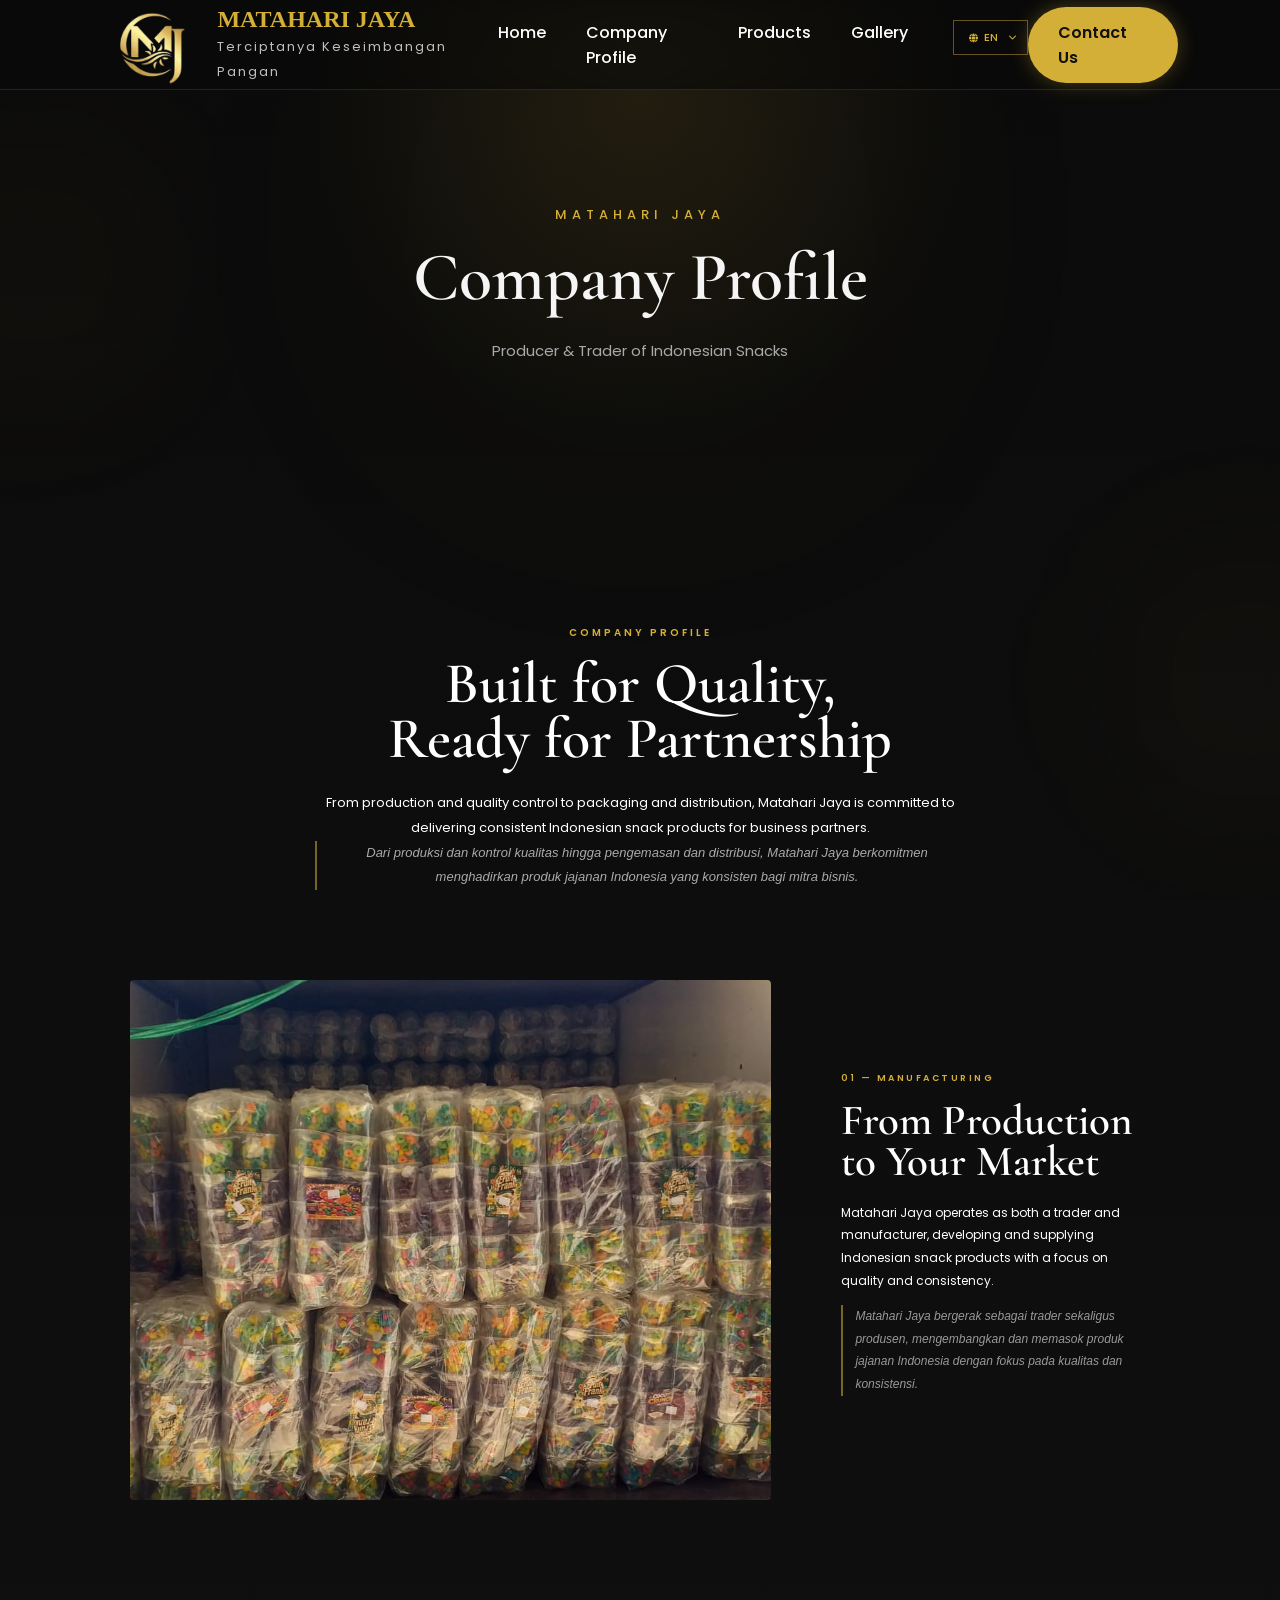
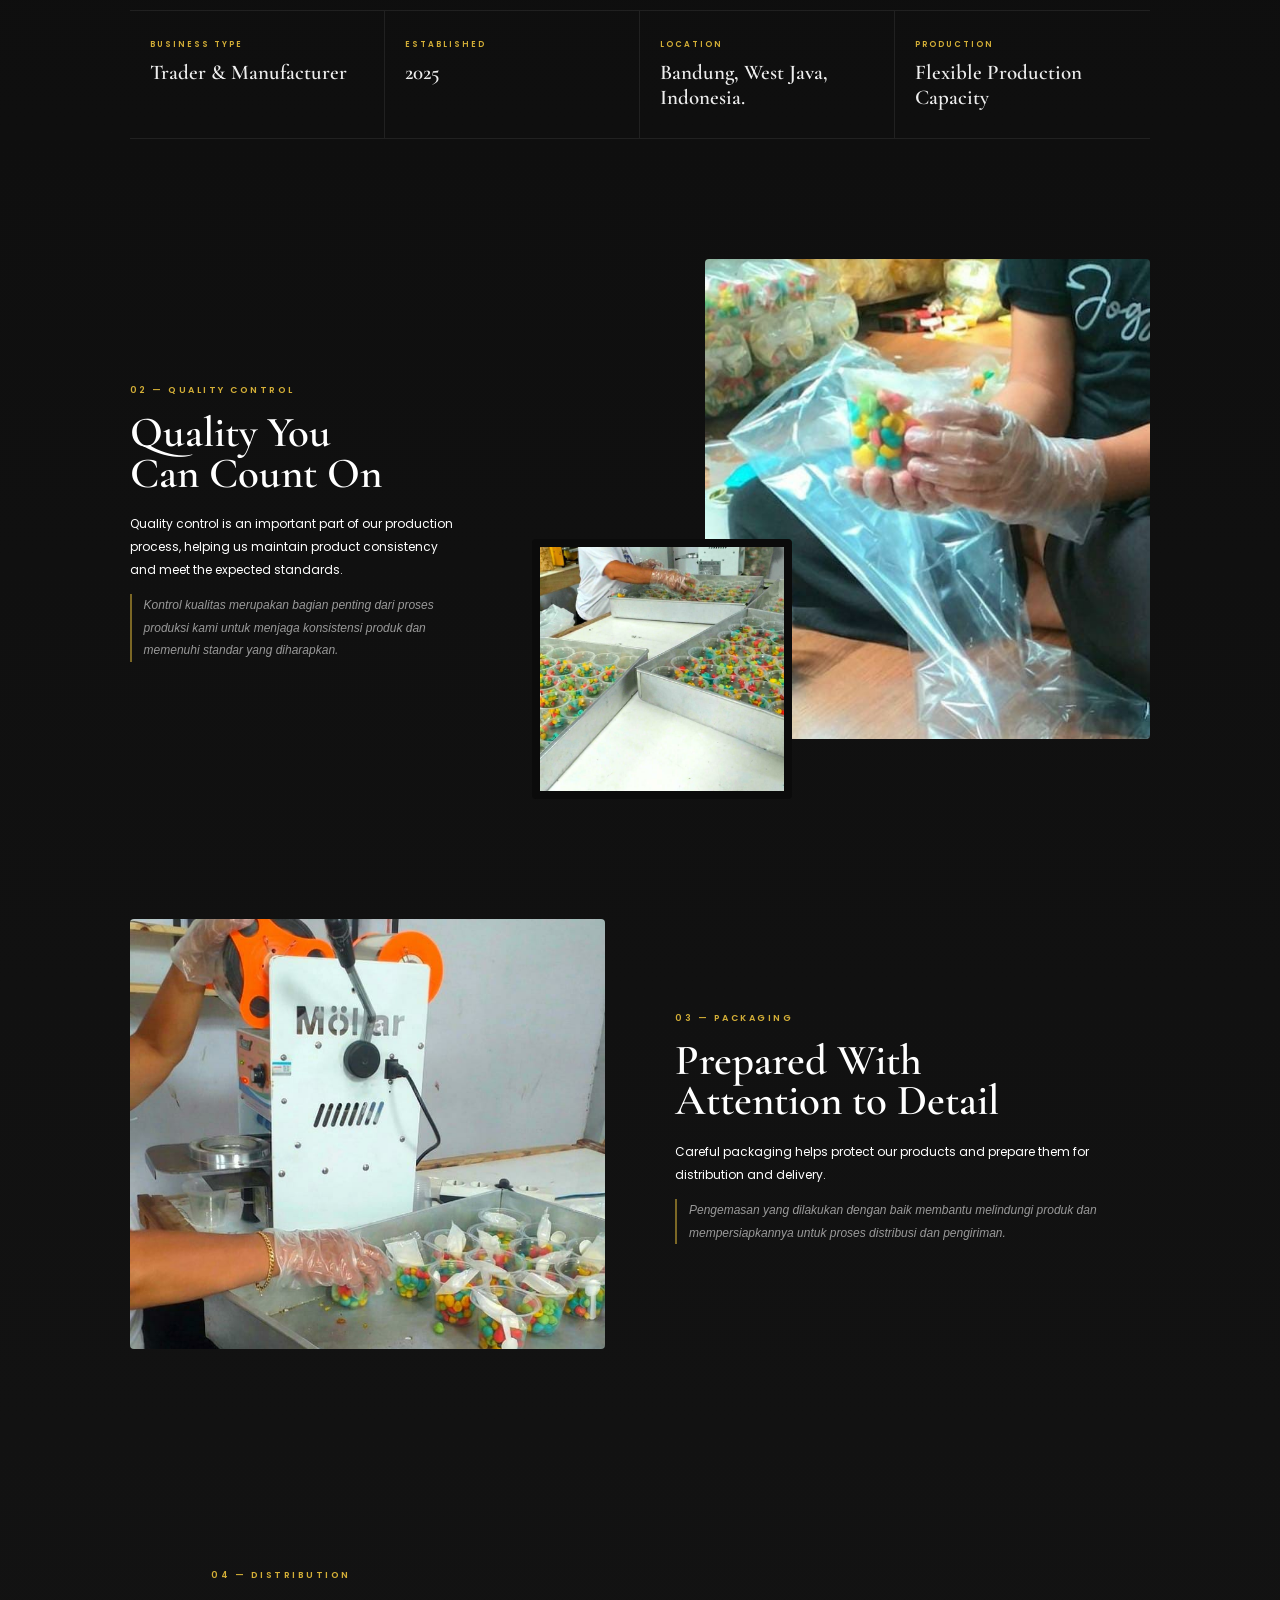
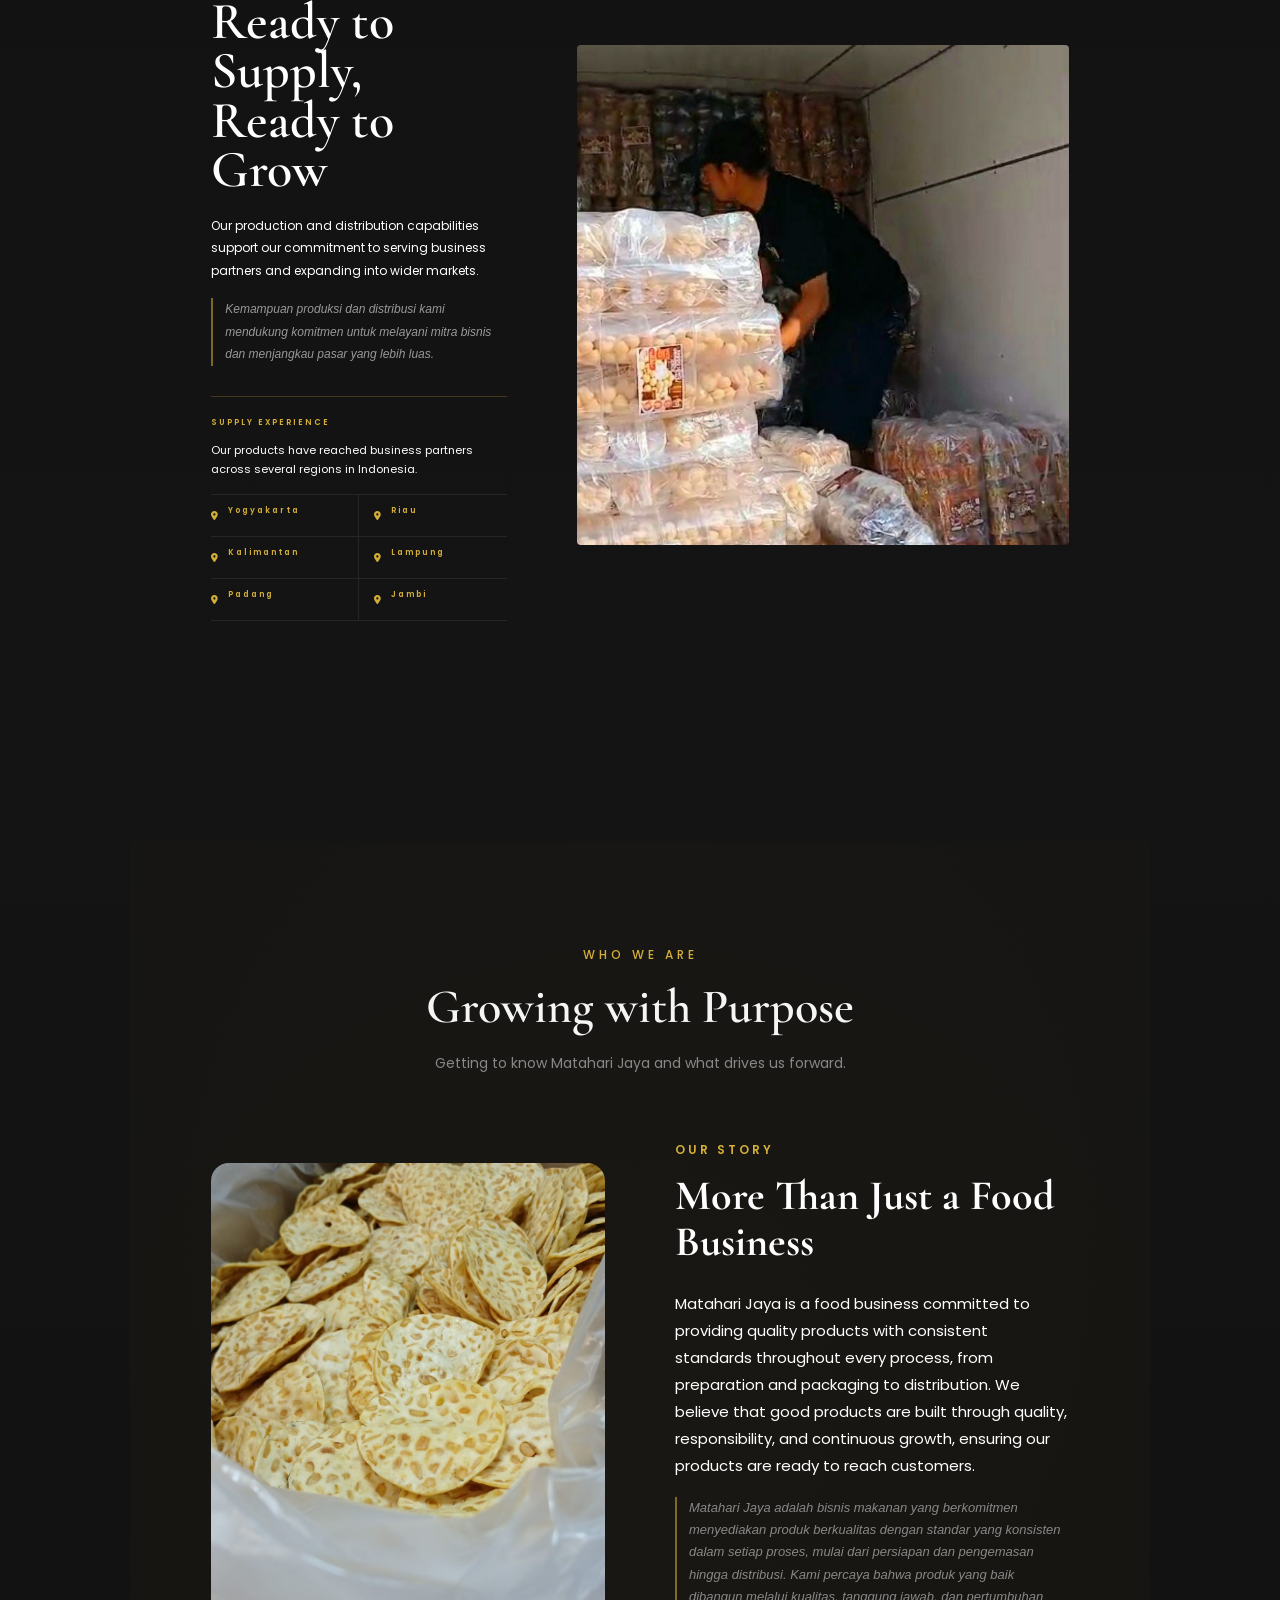
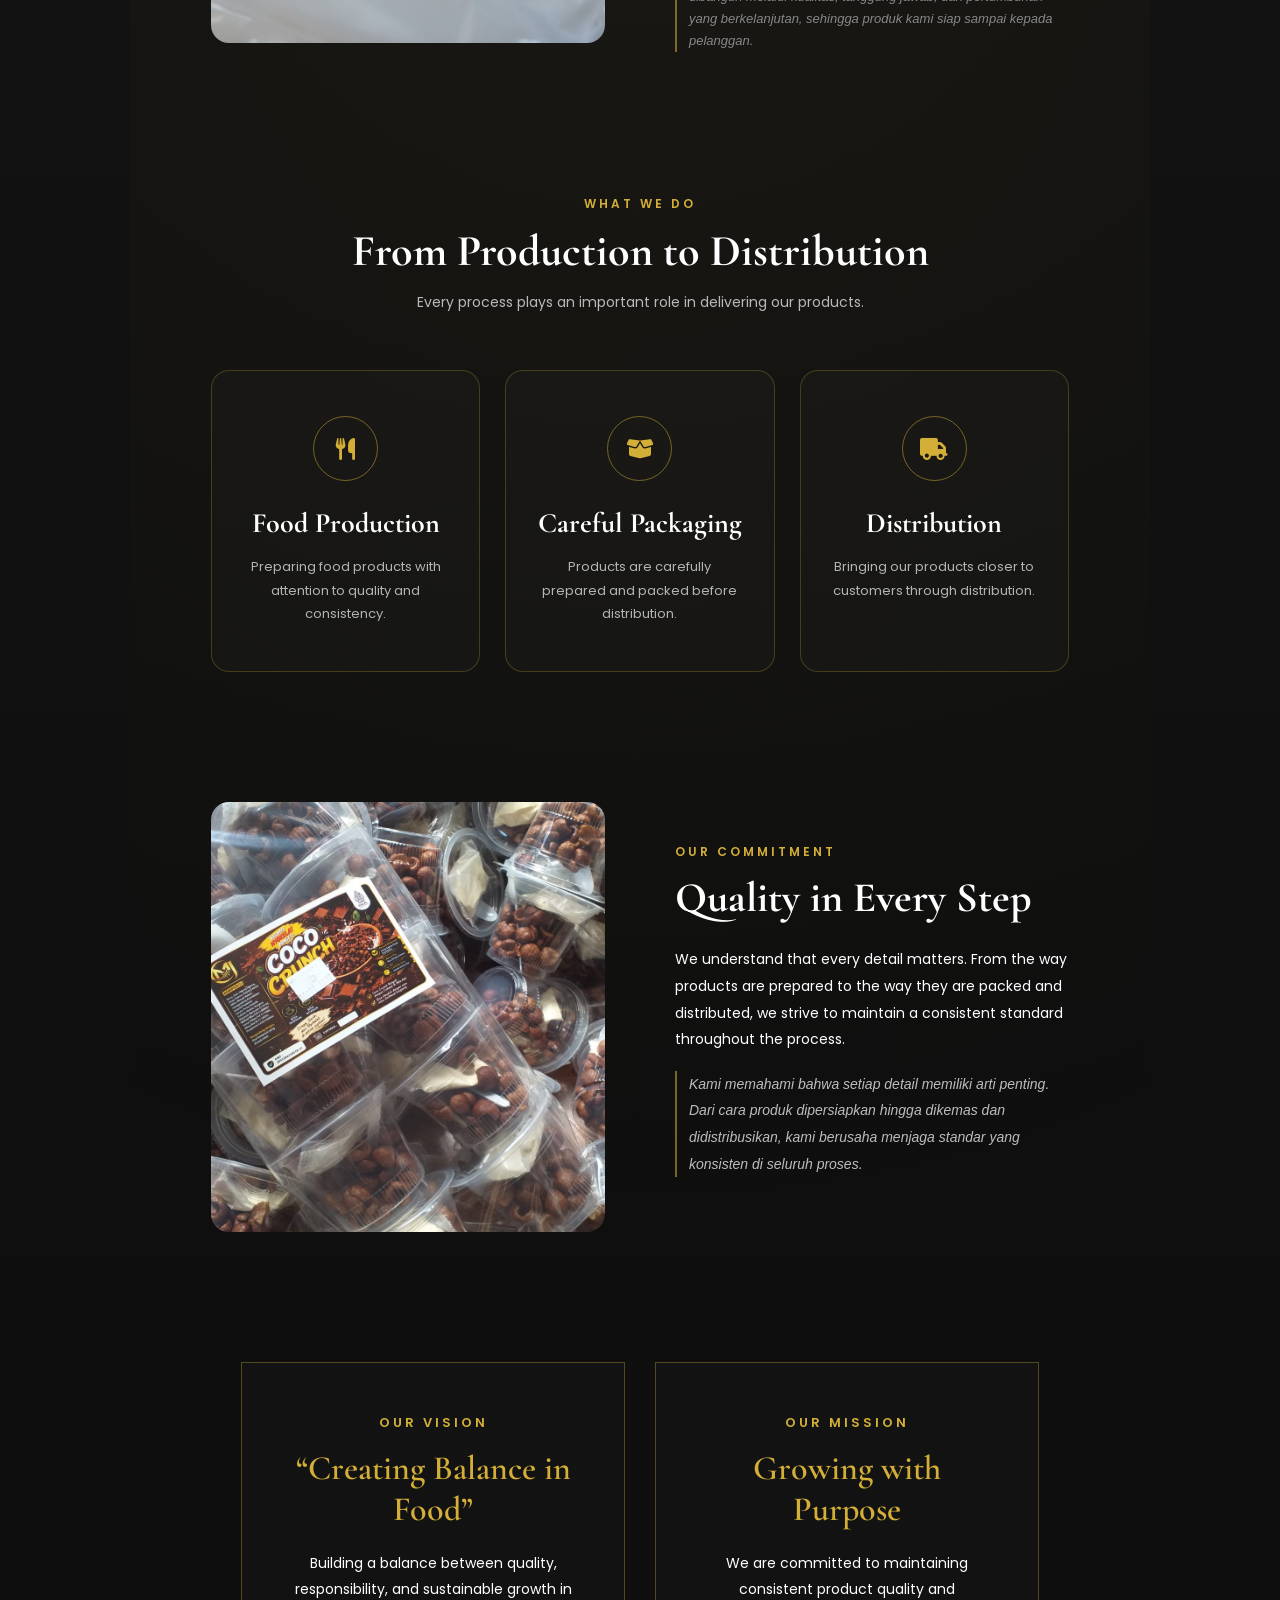
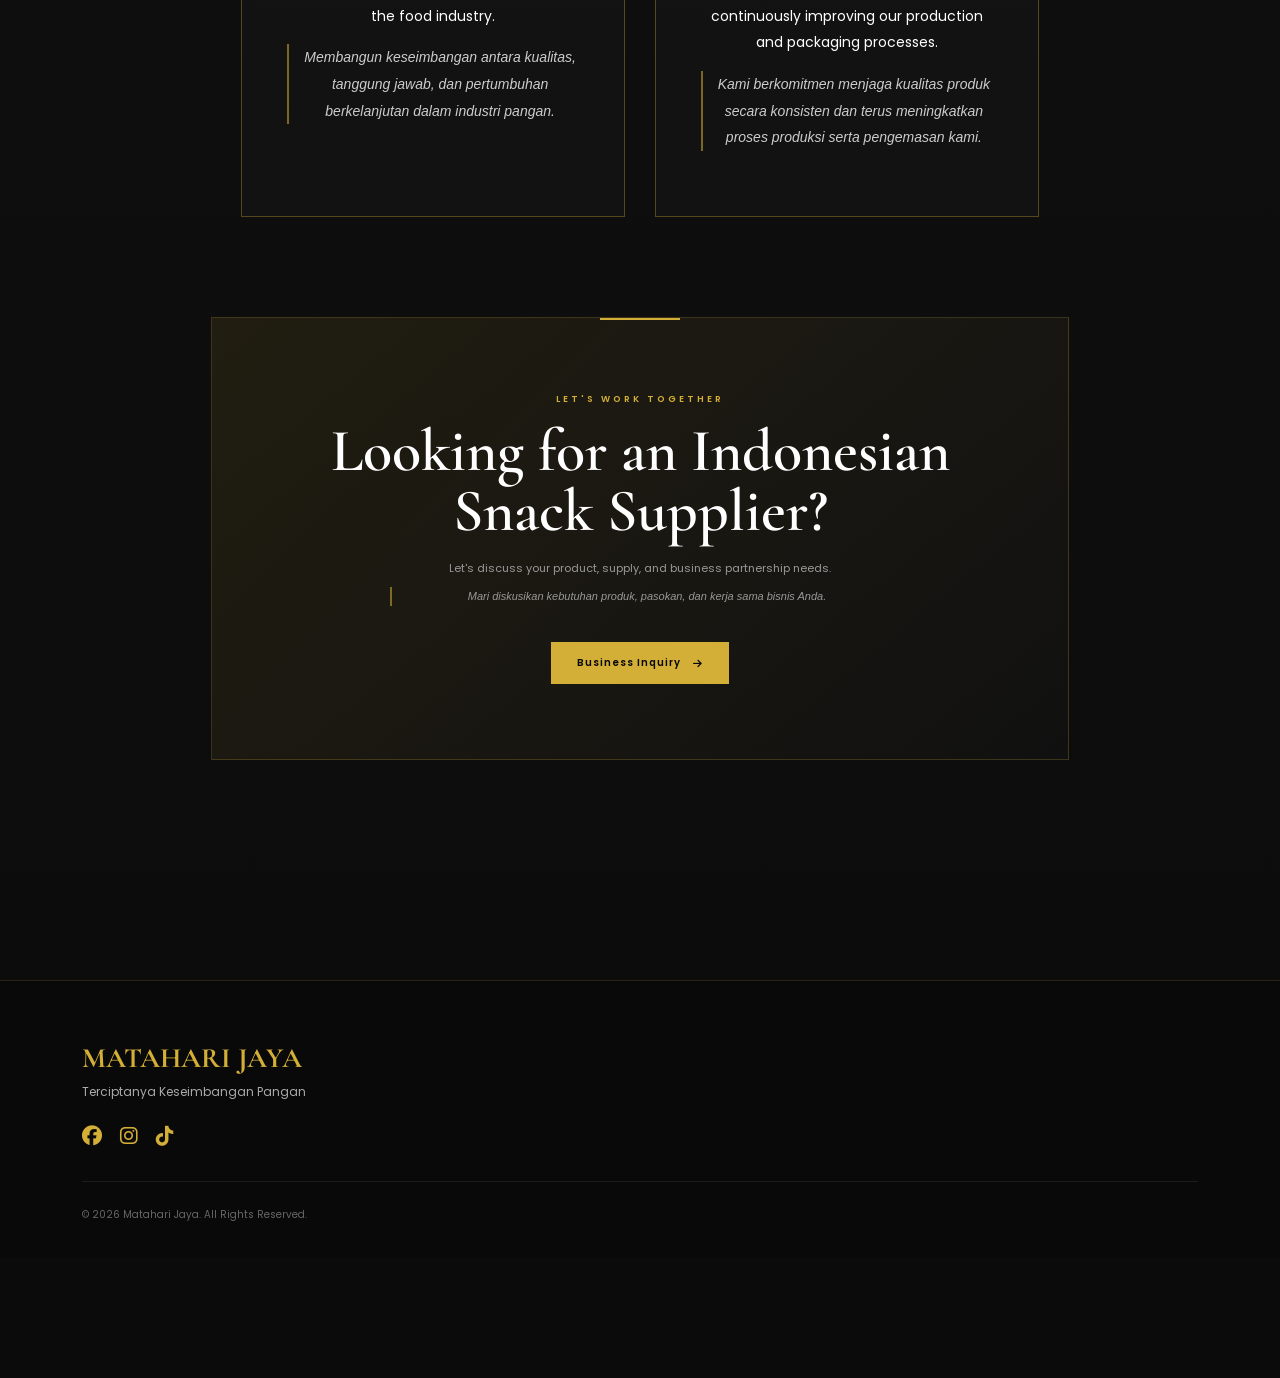
==== commit 35c415f3: "pushhhh" ====
--- a/about.html
+++ b/about.html
@@ -444,7 +444,7 @@
         <div class="about-story-image">
 
             <img
-                src="images/products/keripiktempe-1.jpg"
+                src="images/tempe.jpeg"
                 alt="Matahari Jaya">
 
         </div>
@@ -671,6 +671,43 @@
 
     </div>
 
+    <!--================ COMPANY PROFILE CTA ================-->
+
+<section class="company-cta">
+
+    <div class="company-cta-content">
+
+        <span>
+            LET'S WORK TOGETHER
+        </span>
+
+        <h2>
+            Looking for an Indonesian<br>
+            Snack Supplier?
+        </h2>
+
+        <p>
+            Let's discuss your product, supply,
+            and business partnership needs.
+        </p>
+
+        <p class="translation-id">
+            Mari diskusikan kebutuhan produk, pasokan,
+            dan kerja sama bisnis Anda.
+        </p>
+
+        <a href="contact.html" class="company-cta-button">
+
+            Business Inquiry
+
+            <i class="fa-solid fa-arrow-right"></i>
+
+        </a>
+
+    </div>
+
+</section>
+
 </section>
    
 
--- a/css/style.css
+++ b/css/style.css
@@ -9067,3 +9067,666 @@
     opacity: 1;
     transform: translateY(0);
 }
+
+/* =====================================================
+   WHY CHOOSE US - PHOTO VERSION
+===================================================== */
+
+.why-card {
+    position: relative;
+    overflow: hidden;
+}
+
+
+/* PHOTO */
+
+.why-image {
+    width: 100%;
+    height: 180px;
+
+    overflow: hidden;
+
+    margin-bottom: 22px;
+}
+
+.why-image img {
+    width: 100%;
+    height: 100%;
+
+    object-fit: cover;
+
+    display: block;
+
+    transition: transform .5s ease;
+}
+
+.why-card:hover .why-image img {
+    transform: scale(1.05);
+}
+
+
+/* ICON */
+
+.why-icon {
+    position: relative;
+}
+
+
+/* TRANSLATION */
+
+.why-card .translation-id {
+    margin-top: 6px;
+}
+
+
+/* COMPANY PROFILE BUTTON */
+
+.why-profile-link {
+    margin-top: 45px;
+
+    text-align: center;
+}
+
+.why-profile-link a {
+    display: inline-flex;
+
+    align-items: center;
+    gap: 10px;
+
+    padding: 13px 24px;
+
+    border: 1px solid #D4AF37;
+
+    color: #D4AF37;
+
+    font-family: 'Poppins', sans-serif;
+
+    font-size: 10px;
+
+    letter-spacing: 1px;
+
+    text-decoration: none;
+
+    transition: .3s ease;
+}
+
+.why-profile-link a:hover {
+    background: #D4AF37;
+    color: #000;
+}
+
+
+/* MOBILE */
+
+@media (max-width: 800px) {
+
+    .why-image {
+        height: 160px;
+    }
+
+    .why-profile-link {
+        margin-top: 35px;
+    }
+
+}
+
+/* =====================================================
+   COMPANY PROFILE CTA
+===================================================== */
+
+.company-cta {
+
+    max-width: 1100px;
+
+    margin: 100px auto 120px;
+
+    padding: 75px 8%;
+
+    text-align: center;
+
+    background:
+        linear-gradient(
+            135deg,
+            rgba(212,175,55,.10),
+            rgba(255,255,255,.02)
+        );
+
+    border: 1px solid rgba(212,175,55,.20);
+
+    position: relative;
+
+    overflow: hidden;
+}
+
+
+/* GOLD LINE */
+
+.company-cta::before {
+
+    content: "";
+
+    position: absolute;
+
+    top: 0;
+    left: 50%;
+
+    transform: translateX(-50%);
+
+    width: 80px;
+    height: 2px;
+
+    background: #D4AF37;
+}
+
+
+/* CONTENT */
+
+.company-cta-content > span {
+
+    display: block;
+
+    margin-bottom: 15px;
+
+    color: #D4AF37;
+
+    font-size: 9px;
+
+    font-weight: 600;
+
+    letter-spacing: 3px;
+}
+
+.company-cta h2 {
+
+    margin: 0 0 18px;
+
+    color: #fff;
+
+    font-family: 'Cormorant Garamond', serif;
+
+    font-size: clamp(40px, 5vw, 60px);
+
+    line-height: 1;
+
+    font-weight: 600;
+}
+
+.company-cta p {
+
+    max-width: 500px;
+
+    margin: 0 auto 8px;
+
+    color: #999;
+
+    font-size: 11px;
+
+    line-height: 1.8;
+}
+
+
+/* BUTTON */
+
+.company-cta-button {
+
+    display: inline-flex;
+
+    align-items: center;
+
+    gap: 12px;
+
+    margin-top: 28px;
+
+    padding: 13px 26px;
+
+    background: #D4AF37;
+
+    color: #080808;
+
+    font-family: 'Poppins', sans-serif;
+
+    font-size: 10px;
+
+    font-weight: 600;
+
+    letter-spacing: 1px;
+
+    text-decoration: none;
+
+    transition: .3s ease;
+}
+
+.company-cta-button:hover {
+
+    background: #fff;
+
+    color: #000;
+
+    transform: translateY(-2px);
+}
+
+
+/* MOBILE */
+
+@media (max-width: 800px) {
+
+    .company-cta {
+
+        margin: 70px 6% 80px;
+
+        padding: 55px 7%;
+    }
+
+    .company-cta h2 {
+
+        font-size: 40px;
+    }
+
+}
+
+/* =====================================================
+   CONTACT PAGE - NAVBAR FIX
+===================================================== */
+
+@media screen and (max-width: 600px) {
+
+    body {
+        overflow-x: hidden;
+    }
+
+    header {
+        width: 100%;
+        height: 68px !important;
+
+        padding: 0 18px !important;
+
+        box-sizing: border-box;
+
+        display: flex !important;
+        align-items: center;
+        justify-content: space-between;
+
+        position: fixed !important;
+        top: 0;
+        left: 0;
+
+        z-index: 10000;
+    }
+
+
+    /* LOGO */
+
+    header .logo {
+        display: flex;
+        align-items: center;
+
+        gap: 6px;
+
+        min-width: 0;
+    }
+
+    header .logo img {
+        width: 48px !important;
+        height: 48px !important;
+
+        flex-shrink: 0;
+    }
+
+    header .logo-text {
+        min-width: 0;
+    }
+
+    header .logo-text h2 {
+        margin: 0;
+
+        font-size: 16px !important;
+
+        white-space: nowrap;
+    }
+
+    header .logo-text span {
+        display: block;
+
+        font-size: 7px !important;
+
+        white-space: nowrap;
+
+        letter-spacing: 1px !important;
+    }
+
+
+    /* HAMBURGER */
+
+    header .menu-toggle {
+        display: flex !important;
+
+        align-items: center;
+        justify-content: center;
+
+        width: 42px;
+        height: 42px;
+
+        margin-left: auto;
+        margin-right: 0;
+
+        padding: 0;
+
+        background: transparent;
+        border: none;
+
+        color: #D4AF37;
+
+        font-size: 23px;
+
+        z-index: 10002;
+    }
+
+
+    /* HIDE DESKTOP CONTACT BUTTON */
+
+    header > .btn-contact {
+        display: none !important;
+    }
+
+
+    /* MOBILE NAV */
+
+    header nav {
+        display: none !important;
+
+        position: absolute;
+
+        top: 68px;
+        left: 0;
+
+        width: 100%;
+
+        box-sizing: border-box;
+
+        padding: 15px 20px 20px;
+
+        flex-direction: column;
+
+        align-items: center;
+
+        gap: 0;
+
+        background: #0b0b0b;
+
+        border-top: 1px solid rgba(212,175,55,.2);
+        border-bottom: 1px solid rgba(212,175,55,.25);
+
+        box-shadow:
+            0 15px 30px rgba(0,0,0,.5);
+
+        z-index: 10001;
+    }
+
+
+    /* OPEN */
+
+    header nav.active {
+        display: flex !important;
+    }
+
+
+    /* NAV LINKS */
+
+    header nav > a {
+        display: block;
+
+        width: 100%;
+
+        padding: 13px 10px;
+
+        text-align: center;
+
+        color: #fff;
+
+        font-size: 12px;
+
+        text-decoration: none;
+    }
+
+    header nav > a:hover,
+    header nav > a.active {
+        color: #D4AF37;
+    }
+
+
+    /* LANGUAGE */
+
+    header .language-selector {
+        margin: 8px auto 0;
+
+        position: relative;
+    }
+
+    header #languageButton {
+        display: flex;
+
+        align-items: center;
+        justify-content: center;
+
+        gap: 6px;
+
+        padding: 8px 11px;
+
+        background: transparent;
+
+        border: 1px solid rgba(212,175,55,.45);
+
+        color: #D4AF37;
+
+        font-size: 11px;
+    }
+
+    header .language-menu {
+        right: 50%;
+
+        transform: translateX(50%);
+    }
+
+}
+
+/* =========================================================
+   GALLERY FIX - 5 PHOTOS
+   ========================================================= */
+
+.company-gallery {
+    width: 100%;
+    padding-bottom: 100px;
+}
+
+
+/* GALLERY GRID */
+
+.company-gallery .gallery-grid {
+    width: min(1150px, 90%);
+    margin: 50px auto 0;
+
+    display: grid;
+
+    grid-template-columns: 1.15fr 1fr 1fr;
+    grid-template-rows: 280px 280px;
+
+    gap: 18px;
+
+    position: relative;
+}
+
+
+/* RESET ITEM */
+
+.company-gallery .gallery-item {
+    position: relative;
+
+    width: 100%;
+    height: 100%;
+
+    min-width: 0;
+    min-height: 0;
+
+    overflow: hidden;
+
+    border-radius: 14px;
+
+    display: block;
+
+    background: #151515;
+}
+
+
+/* MAIN PHOTO */
+
+.company-gallery .gallery-main {
+    grid-column: 1;
+    grid-row: 1 / 3;
+
+    width: 100%;
+    height: 100%;
+}
+
+
+/* ALL IMAGES */
+
+.company-gallery .gallery-item img {
+    position: absolute;
+
+    inset: 0;
+
+    width: 100%;
+    height: 100%;
+
+    max-width: none;
+
+    object-fit: cover;
+
+    display: block;
+
+    margin: 0;
+
+    transform: scale(1);
+
+    transition: transform 0.5s ease;
+}
+
+
+/* HOVER */
+
+.company-gallery .gallery-item:hover img {
+    transform: scale(1.05);
+}
+
+
+/* OVERLAY */
+
+.company-gallery .gallery-overlay {
+    position: absolute;
+
+    left: 22px;
+    right: 22px;
+    bottom: 20px;
+
+    z-index: 5;
+
+    margin: 0;
+
+    padding: 0;
+}
+
+
+/* OVERLAY DARK */
+
+.company-gallery .gallery-item::after {
+    content: "";
+
+    position: absolute;
+
+    inset: 0;
+
+    z-index: 2;
+
+    background:
+        linear-gradient(
+            to top,
+            rgba(0, 0, 0, 0.9),
+            rgba(0, 0, 0, 0.15) 75%,
+            transparent
+        );
+
+    pointer-events: none;
+}
+
+
+/* TEXT */
+
+.company-gallery .gallery-overlay span {
+    display: block;
+
+    margin-bottom: 6px;
+
+    color: #D4AF37;
+
+    font-size: 9px;
+    font-weight: 600;
+
+    letter-spacing: 2.5px;
+}
+
+
+.company-gallery .gallery-overlay h3 {
+    margin: 0 0 5px;
+
+    color: #fff;
+
+    font-family: "Cormorant Garamond", serif;
+
+    font-size: 26px;
+    line-height: 1.1;
+
+    font-weight: 600;
+}
+
+
+.company-gallery .gallery-overlay p {
+    margin: 0;
+
+    color: rgba(255, 255, 255, 0.75);
+
+    font-size: 11px;
+    line-height: 1.5;
+}
+
+
+/* =========================================================
+   MOBILE
+   ========================================================= */
+
+@media (max-width: 800px) {
+
+    .company-gallery .gallery-grid {
+        width: 88%;
+        margin: 35px auto 0;
+
+        display: grid;
+
+        grid-template-columns: 1fr;
+
+        grid-template-rows: repeat(5, 300px);
+
+        gap: 15px;
+    }
+
+
+    .company-gallery .gallery-main {
+        grid-column: auto;
+        grid-row: auto;
+    }
+
+
+    .company-gallery .gallery-item {
+        height: 300px;
+    }
+
+}
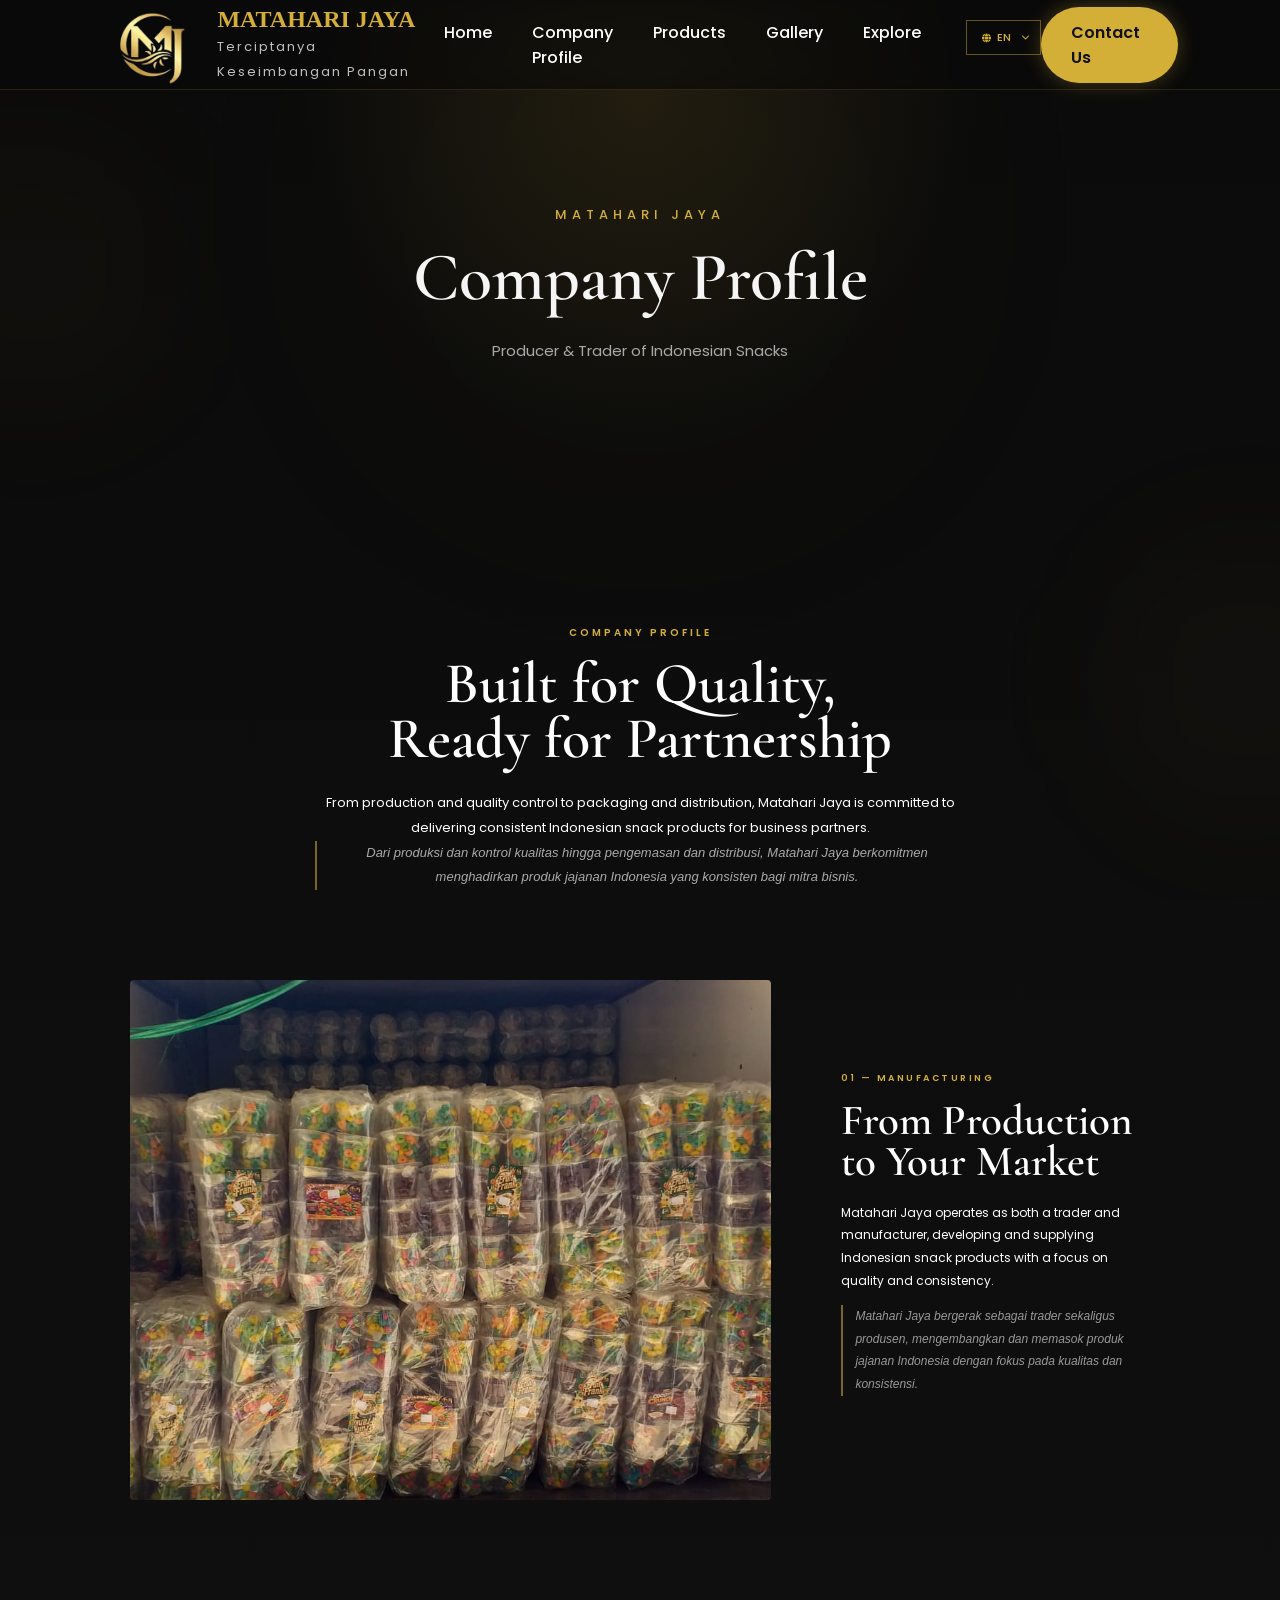
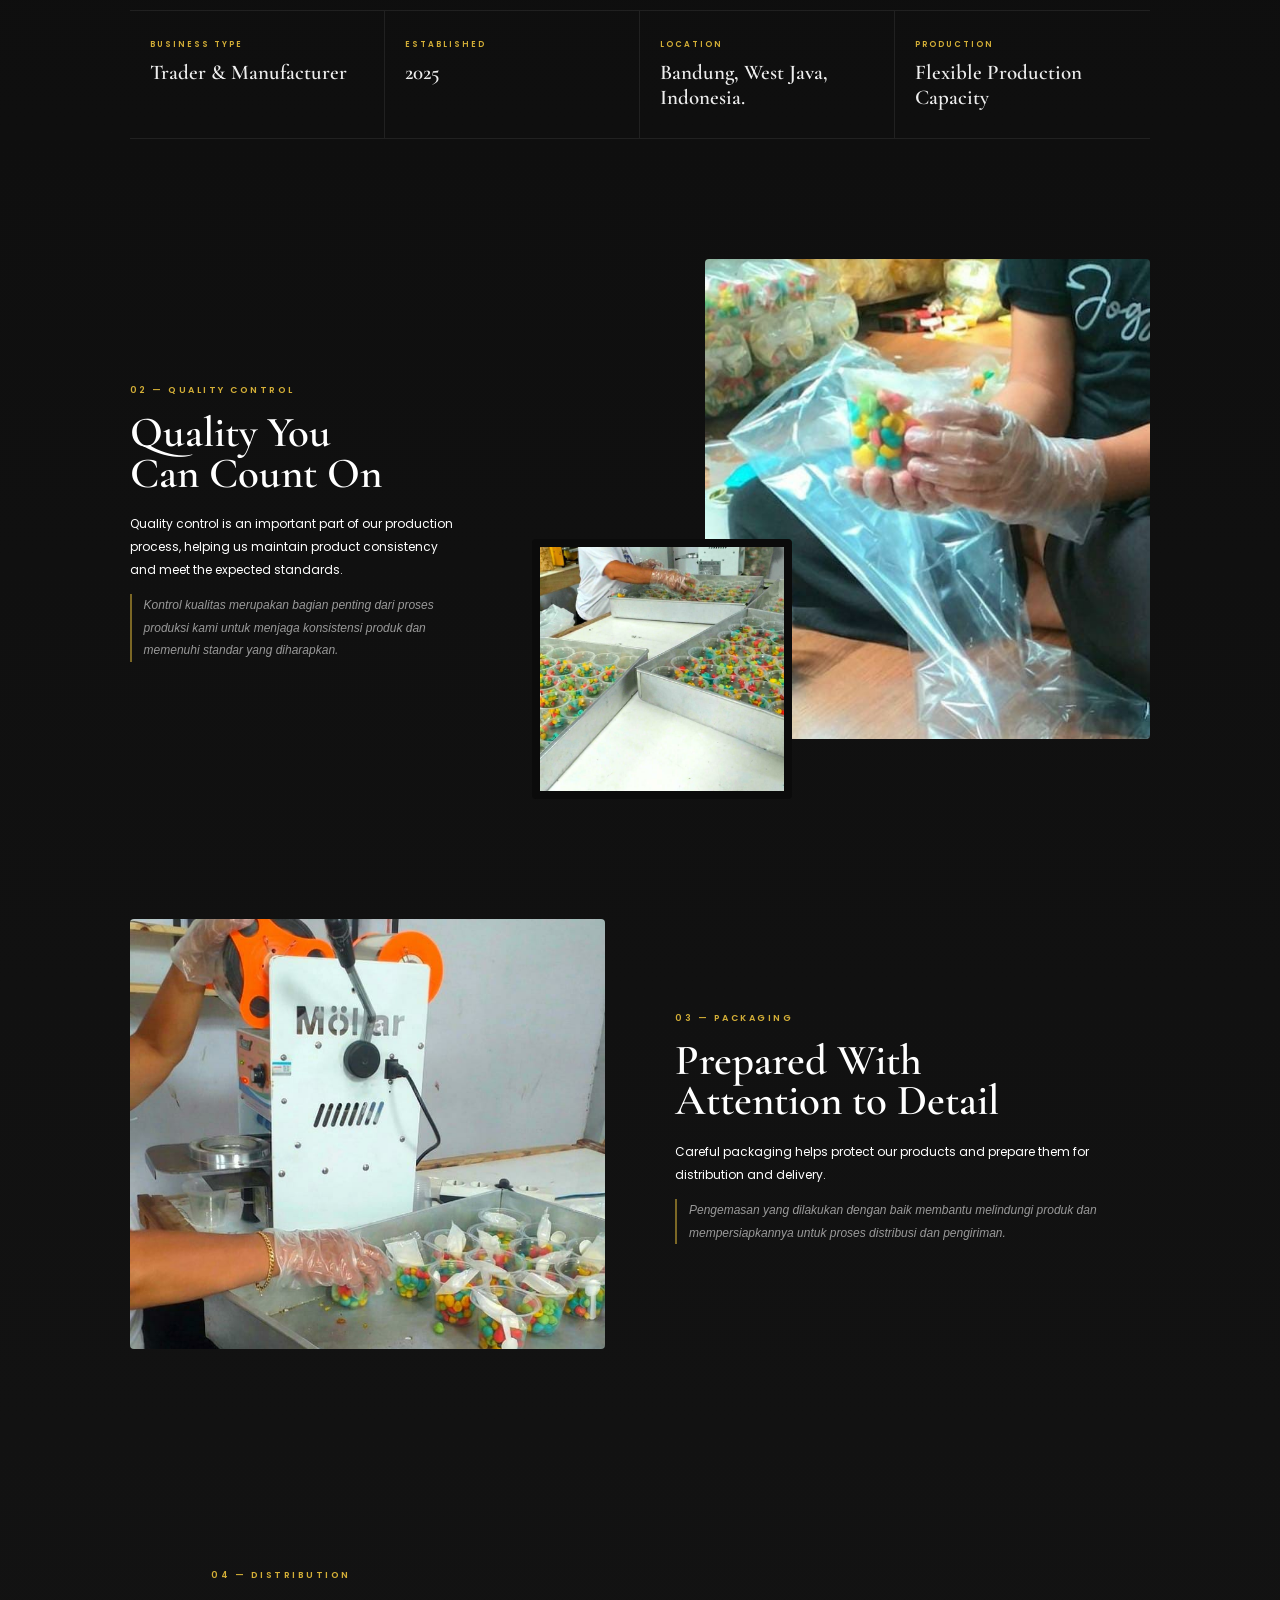
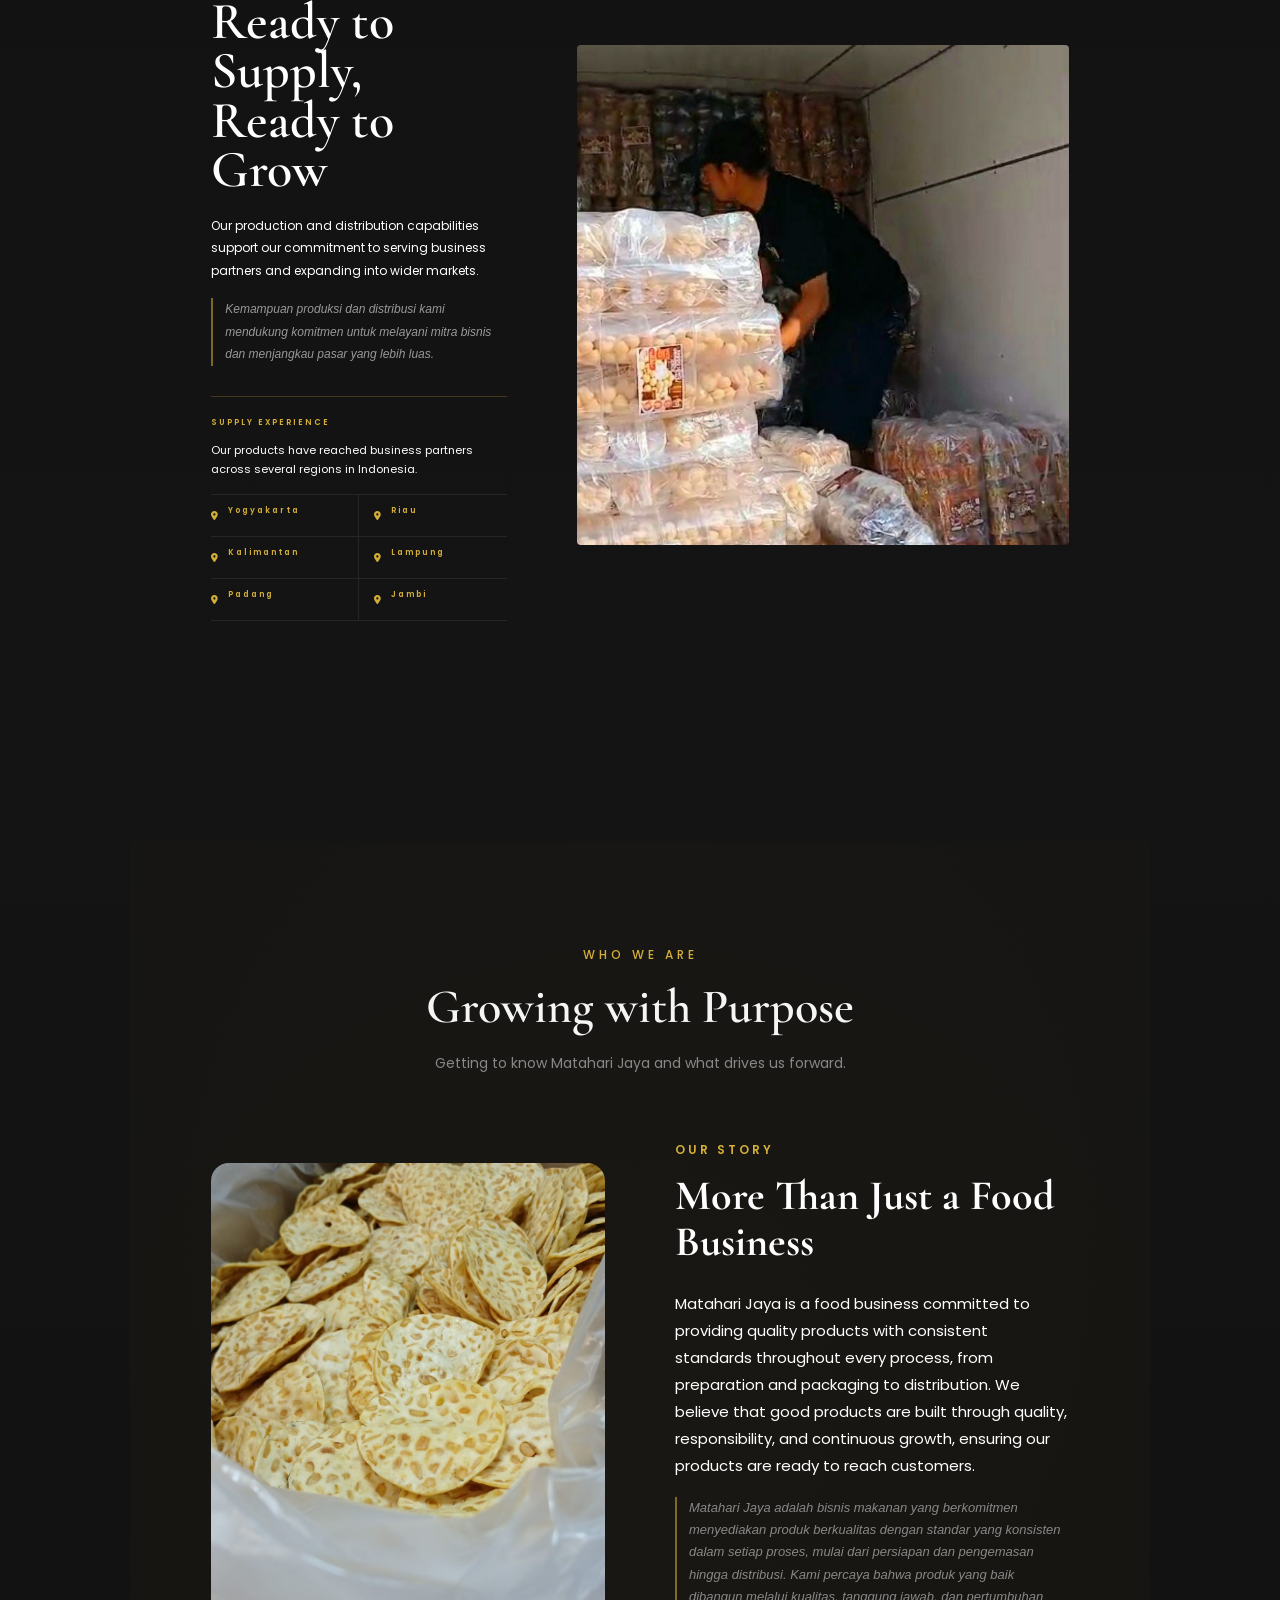
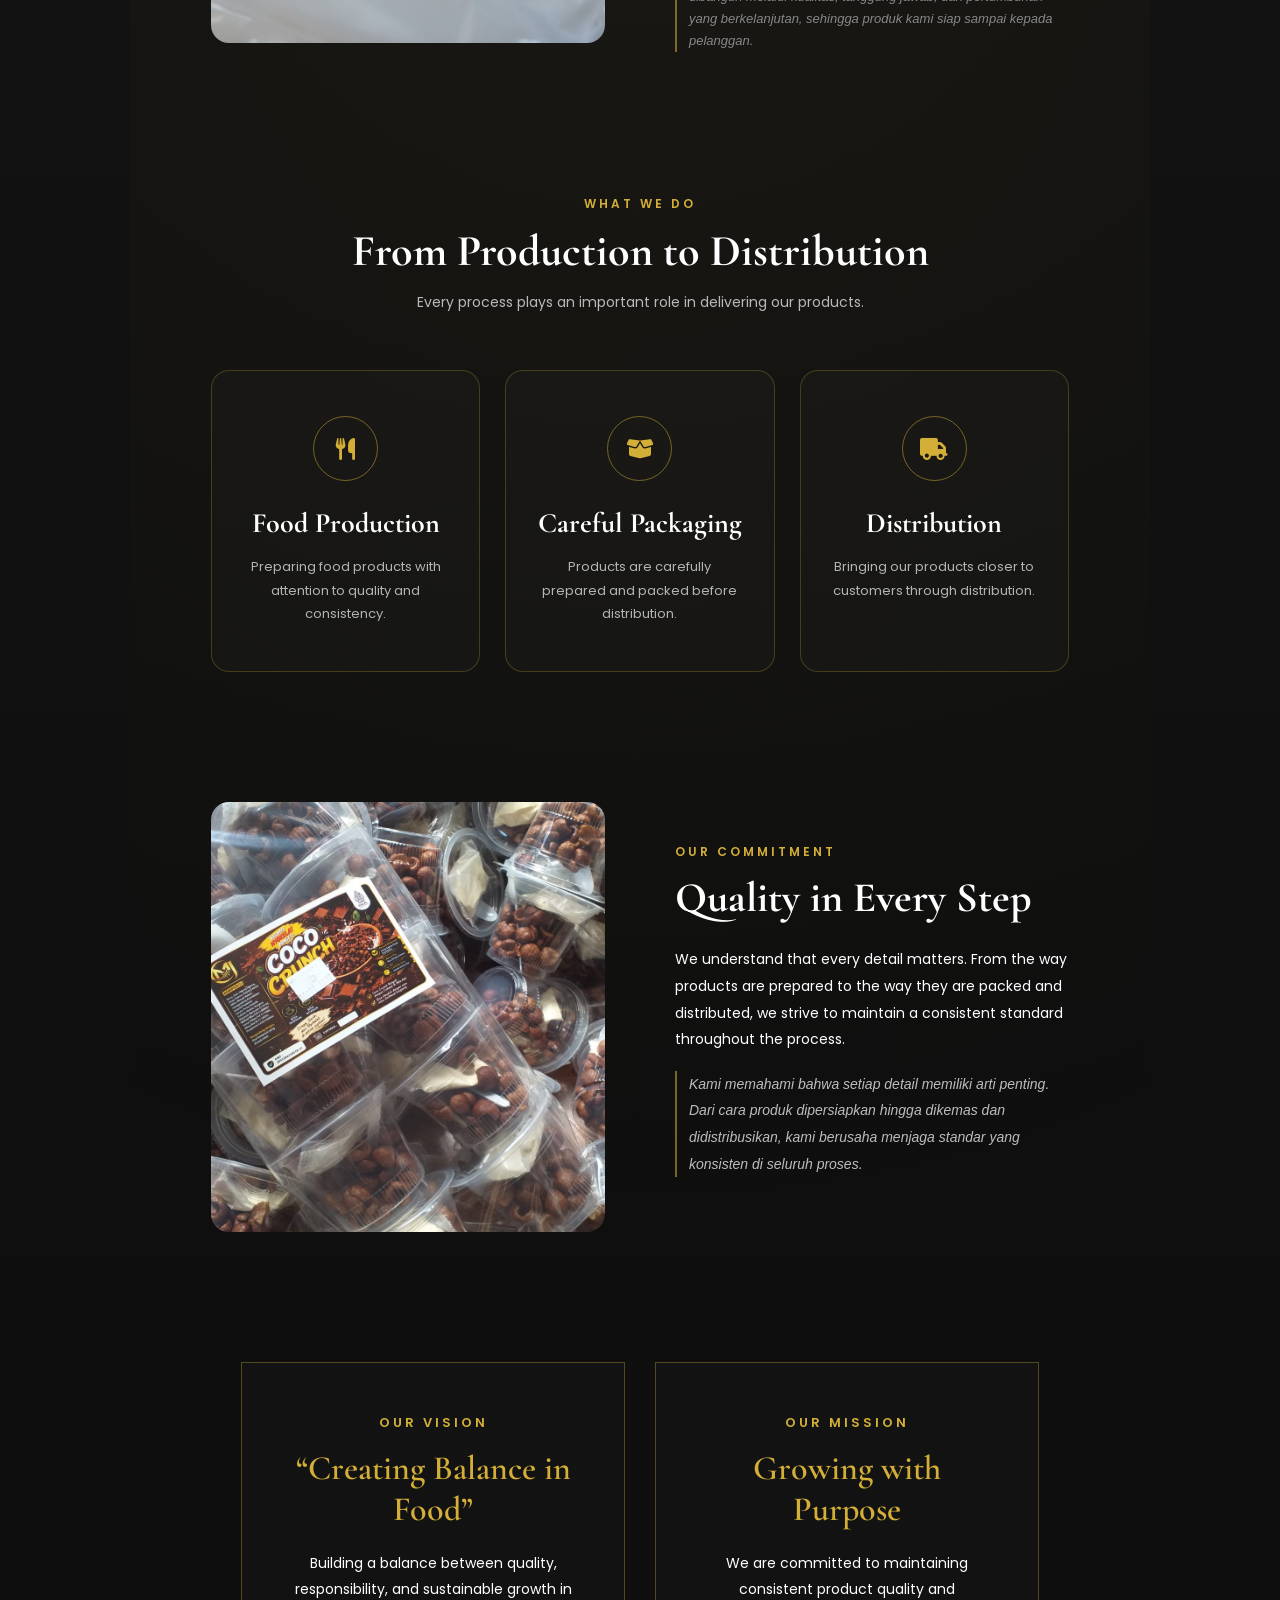
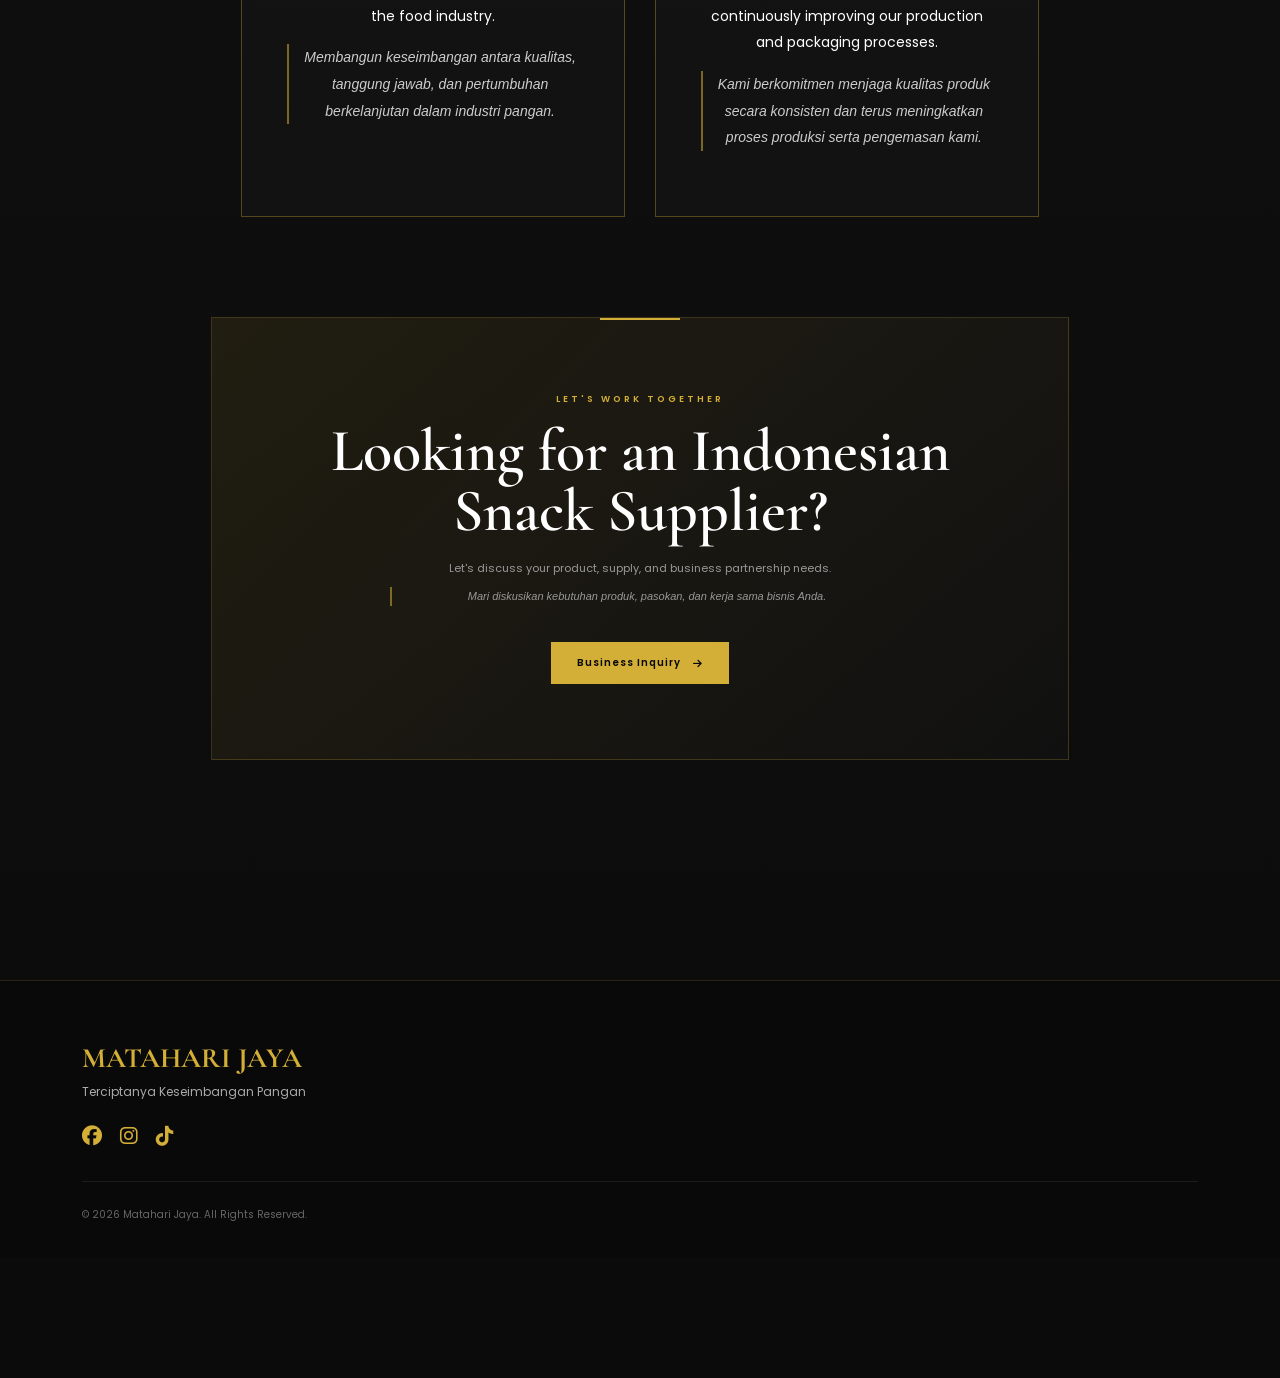
==== commit f6df1c35: "push explore.html" ====
--- a/about.html
+++ b/about.html
@@ -64,6 +64,7 @@
             <a href="about.html">Company Profile</a>
             <a href="products.html">Products</a>
             <a href="gallery.html">Gallery</a>
+            <a href="explore.html">Explore</a>
 
              <div class="language-selector">
             <button type="button" id="languageButton">
--- a/css/style.css
+++ b/css/style.css
@@ -9730,3 +9730,783 @@
     }
 
 }
+
+/* =========================================================
+   EXPLORE / B2B PAGE
+   ========================================================= */
+
+.explore-page {
+    background:
+        radial-gradient(
+            circle at 50% 0%,
+            rgba(212, 175, 55, 0.08),
+            transparent 40%
+        ),
+        #0b0b0b;
+
+    color: #fff;
+}
+
+
+/* ================= HERO ================= */
+
+.explore-hero {
+    min-height: 75vh;
+
+    display: flex;
+    align-items: center;
+
+    padding: 150px 8% 100px;
+
+    position: relative;
+
+    overflow: hidden;
+}
+
+
+.explore-hero::before {
+    content: "";
+
+    position: absolute;
+
+    width: 500px;
+    height: 500px;
+
+    right: -150px;
+    top: 50px;
+
+    border-radius: 50%;
+
+    background: rgba(212, 175, 55, 0.07);
+
+    filter: blur(80px);
+}
+
+
+.explore-hero-content {
+    max-width: 760px;
+
+    position: relative;
+    z-index: 2;
+}
+
+
+.explore-hero-content .section-label {
+    color: #D4AF37;
+
+    font-size: 11px;
+    font-weight: 600;
+
+    letter-spacing: 4px;
+}
+
+
+.explore-hero h1 {
+    margin: 18px 0 20px;
+
+    font-family: "Cormorant Garamond", serif;
+
+    font-size: clamp(60px, 8vw, 100px);
+
+    line-height: 0.9;
+
+    font-weight: 600;
+}
+
+
+.explore-hero h1 span {
+    color: #D4AF37;
+}
+
+
+.explore-hero p {
+    max-width: 600px;
+
+    color: #999;
+
+    font-size: 14px;
+    line-height: 1.9;
+
+    margin-bottom: 35px;
+}
+
+
+.explore-btn {
+    display: inline-flex;
+
+    align-items: center;
+    gap: 12px;
+
+    padding: 14px 25px;
+
+    background: #D4AF37;
+    color: #111;
+
+    border-radius: 5px;
+
+    text-decoration: none;
+
+    font-size: 11px;
+    font-weight: 600;
+
+    transition: 0.3s ease;
+}
+
+
+.explore-btn:hover {
+    transform: translateY(-3px);
+
+    box-shadow:
+        0 10px 30px rgba(212, 175, 55, 0.2);
+}
+
+
+/* ================= SECTIONS ================= */
+
+.explore-section {
+    width: min(1150px, 90%);
+
+    margin: auto;
+
+    padding: 100px 0;
+}
+
+
+.explore-heading {
+    max-width: 650px;
+
+    margin-bottom: 50px;
+}
+
+
+.explore-heading > span {
+    color: #D4AF37;
+
+    font-size: 10px;
+    font-weight: 600;
+
+    letter-spacing: 3px;
+}
+
+
+.explore-heading h2 {
+    margin: 12px 0 15px;
+
+    font-family: "Cormorant Garamond", serif;
+
+    font-size: 52px;
+
+    font-weight: 600;
+}
+
+
+.explore-heading p {
+    color: #888;
+
+    font-size: 13px;
+
+    line-height: 1.8;
+
+    margin: 0;
+}
+
+
+/* ================= BENEFITS ================= */
+
+.business-benefits {
+    display: grid;
+
+    grid-template-columns: repeat(4, 1fr);
+
+    gap: 16px;
+}
+
+
+.benefit-card {
+    padding: 30px 24px;
+
+    background: rgba(255, 255, 255, 0.025);
+
+    border: 1px solid rgba(255, 255, 255, 0.07);
+
+    border-radius: 10px;
+
+    transition: 0.3s ease;
+}
+
+
+.benefit-card:hover {
+    border-color: rgba(212, 175, 55, 0.4);
+
+    transform: translateY(-5px);
+}
+
+
+.benefit-icon {
+    width: 42px;
+    height: 42px;
+
+    display: flex;
+    align-items: center;
+    justify-content: center;
+
+    margin-bottom: 25px;
+
+    border: 1px solid rgba(212, 175, 55, 0.35);
+
+    border-radius: 50%;
+
+    color: #D4AF37;
+}
+
+
+.benefit-card h3 {
+    margin: 0 0 10px;
+
+    font-size: 16px;
+}
+
+
+.benefit-card p {
+    margin: 0;
+
+    color: #888;
+
+    font-size: 11px;
+
+    line-height: 1.7;
+}
+
+
+/* ================= BUSINESS INFO ================= */
+
+.explore-business-info {
+    padding-top: 60px;
+}
+
+
+.business-info-grid {
+    display: grid;
+
+    grid-template-columns: repeat(2, 1fr);
+
+    gap: 18px;
+}
+
+
+.business-info-card {
+    padding: 35px;
+
+    min-height: 260px;
+
+    background:
+        linear-gradient(
+            145deg,
+            rgba(255,255,255,0.045),
+            rgba(255,255,255,0.015)
+        );
+
+    border: 1px solid rgba(255,255,255,0.08);
+
+    border-radius: 12px;
+
+    position: relative;
+
+    transition: 0.3s ease;
+}
+
+
+.business-info-card:hover {
+    border-color: rgba(212,175,55,0.4);
+}
+
+
+.business-info-icon {
+    width: 45px;
+    height: 45px;
+
+    display: flex;
+    align-items: center;
+    justify-content: center;
+
+    margin-bottom: 28px;
+
+    color: #111;
+
+    background: #D4AF37;
+
+    border-radius: 50%;
+}
+
+
+.business-info-card > span {
+    display: block;
+
+    color: #D4AF37;
+
+    font-size: 9px;
+    font-weight: 600;
+
+    letter-spacing: 2.5px;
+}
+
+
+.business-info-card h3 {
+    margin: 8px 0 12px;
+
+    font-family: "Cormorant Garamond", serif;
+
+    font-size: 30px;
+}
+
+
+.business-info-card p {
+    max-width: 430px;
+
+    margin: 0 0 20px;
+
+    color: #999;
+
+    font-size: 12px;
+
+    line-height: 1.7;
+}
+
+
+.business-info-card strong {
+    color: #D4AF37;
+
+    font-size: 10px;
+
+    font-weight: 500;
+
+    letter-spacing: 0.5px;
+}
+
+
+/* ================= PACKAGING ================= */
+
+.packaging-section {
+    border-top: 1px solid rgba(255,255,255,0.06);
+}
+
+
+.packaging-grid {
+    display: grid;
+
+    grid-template-columns: repeat(3, 1fr);
+
+    gap: 18px;
+}
+
+
+.packaging-card {
+    padding: 35px;
+
+    min-height: 220px;
+
+    background: #111;
+
+    border: 1px solid rgba(255,255,255,0.07);
+
+    border-radius: 10px;
+
+    position: relative;
+
+    overflow: hidden;
+}
+
+
+.packaging-card::before {
+    content: "";
+
+    position: absolute;
+
+    width: 100px;
+    height: 100px;
+
+    right: -40px;
+    top: -40px;
+
+    border-radius: 50%;
+
+    border: 1px solid rgba(212,175,55,0.15);
+}
+
+
+.packaging-number {
+    margin-bottom: 45px;
+
+    color: #D4AF37;
+
+    font-family: "Cormorant Garamond", serif;
+
+    font-size: 24px;
+}
+
+
+.packaging-card h3 {
+    margin: 0 0 10px;
+
+    font-size: 17px;
+}
+
+
+.packaging-card p {
+    margin: 0;
+
+    color: #888;
+
+    font-size: 11px;
+
+    line-height: 1.7;
+}
+
+
+/* ================= ORDER PROCESS ================= */
+
+.order-section {
+    border-top: 1px solid rgba(255,255,255,0.06);
+}
+
+
+.order-process {
+    display: flex;
+
+    align-items: flex-start;
+
+    gap: 18px;
+}
+
+
+.order-step {
+    flex: 1;
+}
+
+
+.order-step > span {
+    display: flex;
+
+    align-items: center;
+    justify-content: center;
+
+    width: 45px;
+    height: 45px;
+
+    margin-bottom: 22px;
+
+    color: #D4AF37;
+
+    border: 1px solid rgba(212,175,55,0.4);
+
+    border-radius: 50%;
+
+    font-family: "Cormorant Garamond", serif;
+
+    font-size: 18px;
+}
+
+
+.order-step h3 {
+    margin: 0 0 10px;
+
+    font-size: 15px;
+}
+
+
+.order-step p {
+    margin: 0;
+
+    color: #888;
+
+    font-size: 11px;
+
+    line-height: 1.7;
+}
+
+
+.order-line {
+    width: 50px;
+
+    height: 1px;
+
+    margin-top: 22px;
+
+    background: rgba(212,175,55,0.3);
+}
+
+
+/* ================= PARTNERS ================= */
+
+.partner-grid {
+    display: grid;
+
+    grid-template-columns: repeat(4, 1fr);
+
+    gap: 16px;
+}
+
+
+.partner-card {
+    padding: 30px 20px;
+
+    text-align: center;
+
+    background: rgba(255,255,255,0.025);
+
+    border: 1px solid rgba(255,255,255,0.07);
+
+    border-radius: 10px;
+}
+
+
+.partner-card i {
+    margin-bottom: 20px;
+
+    color: #D4AF37;
+
+    font-size: 24px;
+}
+
+
+.partner-card h3 {
+    margin: 0 0 8px;
+
+    font-size: 15px;
+}
+
+
+.partner-card p {
+    margin: 0;
+
+    color: #888;
+
+    font-size: 10px;
+
+    line-height: 1.6;
+}
+
+
+/* ================= FAQ ================= */
+
+.explore-faq {
+    border-top: 1px solid rgba(255,255,255,0.06);
+}
+
+
+.faq-list {
+    max-width: 850px;
+}
+
+
+.faq-list details {
+    border-bottom: 1px solid rgba(255,255,255,0.08);
+}
+
+
+.faq-list summary {
+    display: flex;
+
+    align-items: center;
+    justify-content: space-between;
+
+    padding: 22px 0;
+
+    cursor: pointer;
+
+    list-style: none;
+
+    color: #ddd;
+
+    font-size: 13px;
+    font-weight: 500;
+}
+
+
+.faq-list summary::-webkit-details-marker {
+    display: none;
+}
+
+
+.faq-list summary i {
+    color: #D4AF37;
+
+    font-size: 10px;
+
+    transition: 0.3s ease;
+}
+
+
+.faq-list details[open] summary i {
+    transform: rotate(45deg);
+}
+
+
+.faq-list details p {
+    max-width: 700px;
+
+    padding: 0 0 22px;
+
+    margin: 0;
+
+    color: #888;
+
+    font-size: 11px;
+
+    line-height: 1.8;
+}
+
+
+/* ================= CTA ================= */
+
+.explore-cta {
+    width: 100%;
+
+    padding: 100px 8%;
+
+    text-align: center;
+
+    background:
+        radial-gradient(
+            circle at center,
+            rgba(212,175,55,0.12),
+            transparent 55%
+        );
+}
+
+
+.explore-cta > div {
+    max-width: 700px;
+
+    margin: auto;
+}
+
+
+.explore-cta span {
+    color: #D4AF37;
+
+    font-size: 10px;
+    font-weight: 600;
+
+    letter-spacing: 3px;
+}
+
+
+.explore-cta h2 {
+    margin: 15px 0;
+
+    font-family: "Cormorant Garamond", serif;
+
+    font-size: 50px;
+}
+
+
+.explore-cta p {
+    margin: 0 auto 30px;
+
+    max-width: 560px;
+
+    color: #888;
+
+    font-size: 12px;
+
+    line-height: 1.8;
+}
+
+
+.explore-cta-btn {
+    display: inline-flex;
+
+    align-items: center;
+
+    gap: 12px;
+
+    padding: 14px 25px;
+
+    background: #D4AF37;
+
+    color: #111;
+
+    border-radius: 5px;
+
+    text-decoration: none;
+
+    font-size: 11px;
+    font-weight: 600;
+
+    transition: 0.3s ease;
+}
+
+
+.explore-cta-btn:hover {
+    transform: translateY(-3px);
+
+    box-shadow:
+        0 10px 30px rgba(212,175,55,0.2);
+}
+
+
+/* ================= MOBILE ================= */
+
+@media (max-width: 900px) {
+
+    .business-benefits {
+        grid-template-columns: repeat(2, 1fr);
+    }
+
+    .partner-grid {
+        grid-template-columns: repeat(2, 1fr);
+    }
+
+    .order-process {
+        flex-direction: column;
+    }
+
+    .order-line {
+        width: 1px;
+        height: 35px;
+
+        margin: 0 0 0 22px;
+    }
+
+}
+
+
+@media (max-width: 650px) {
+
+    .explore-hero {
+        min-height: 70vh;
+
+        padding: 130px 7% 80px;
+    }
+
+    .explore-hero h1 {
+        font-size: 60px;
+    }
+
+    .explore-section {
+        width: 86%;
+
+        padding: 70px 0;
+    }
+
+    .explore-heading h2 {
+        font-size: 40px;
+    }
+
+    .business-benefits,
+    .business-info-grid,
+    .packaging-grid,
+    .partner-grid {
+        grid-template-columns: 1fr;
+    }
+
+    .explore-cta {
+        padding: 80px 7%;
+    }
+
+    .explore-cta h2 {
+        font-size: 40px;
+    }
+
+}
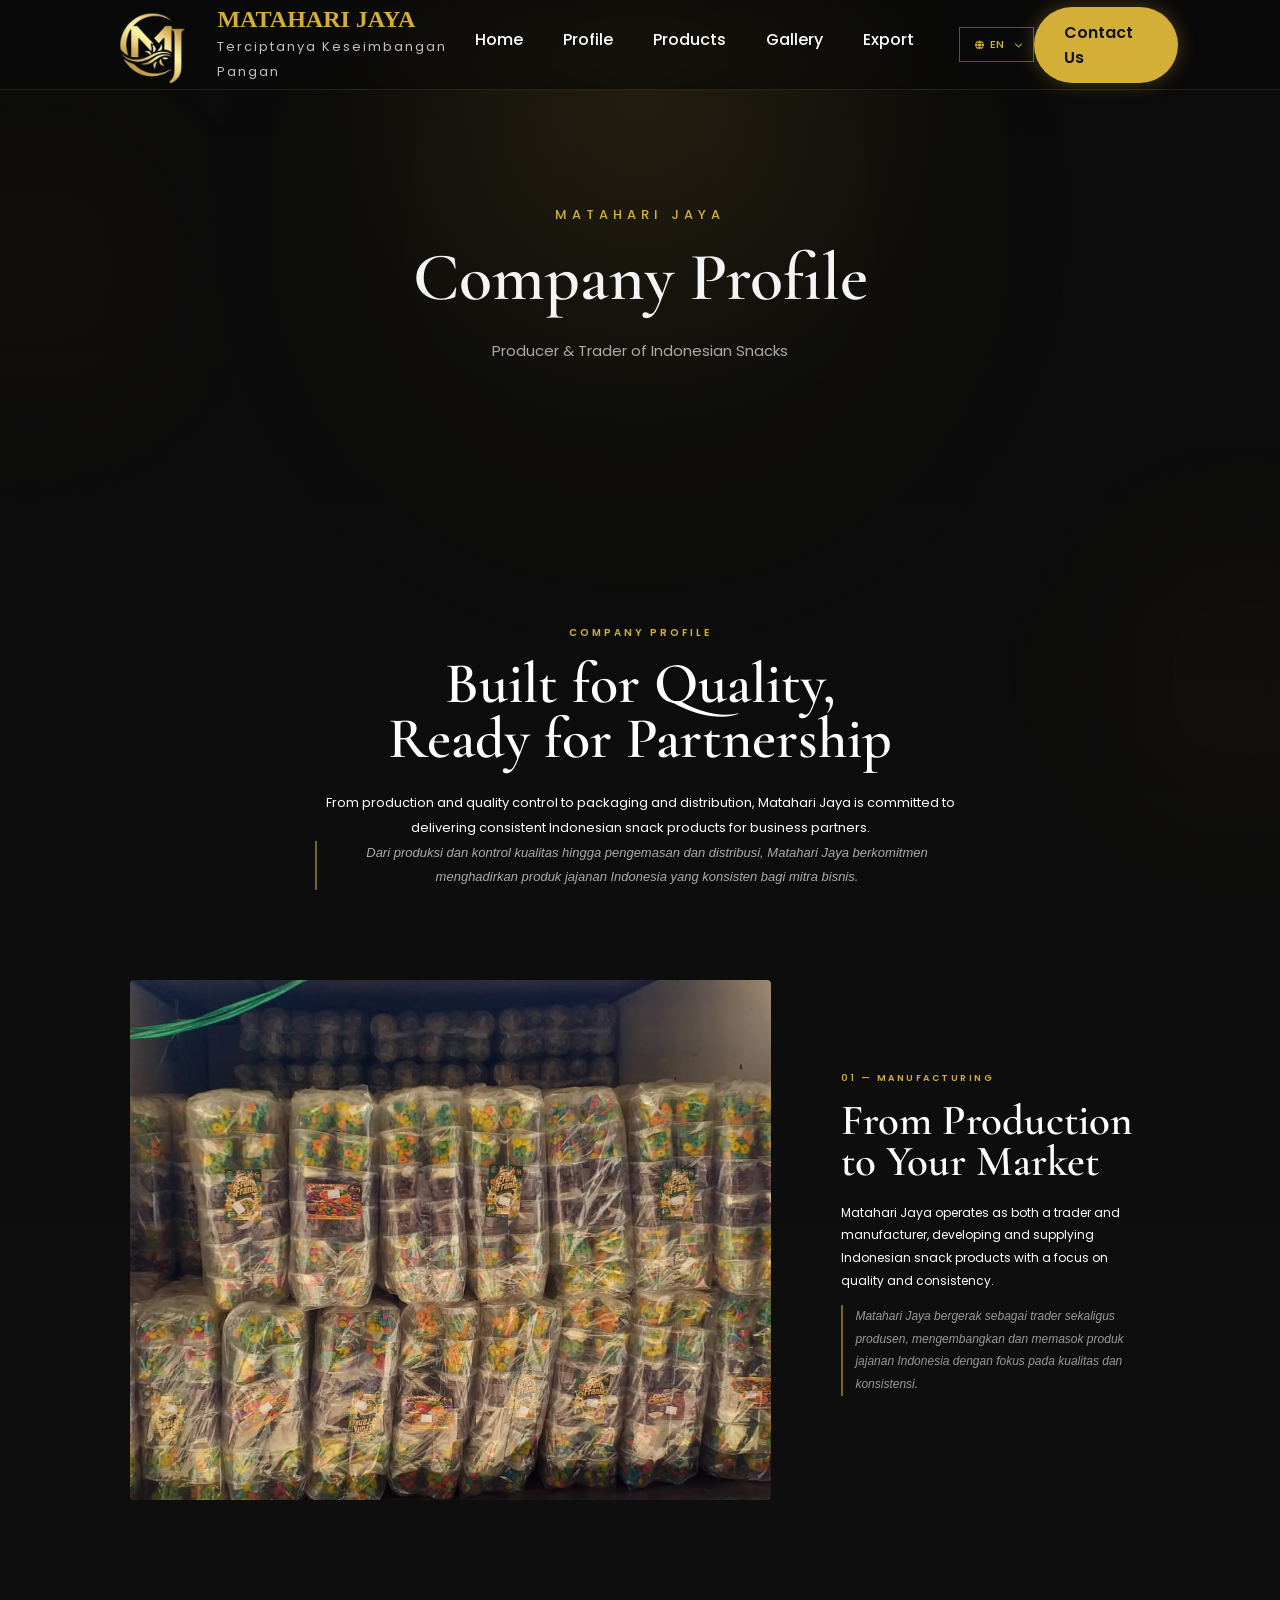
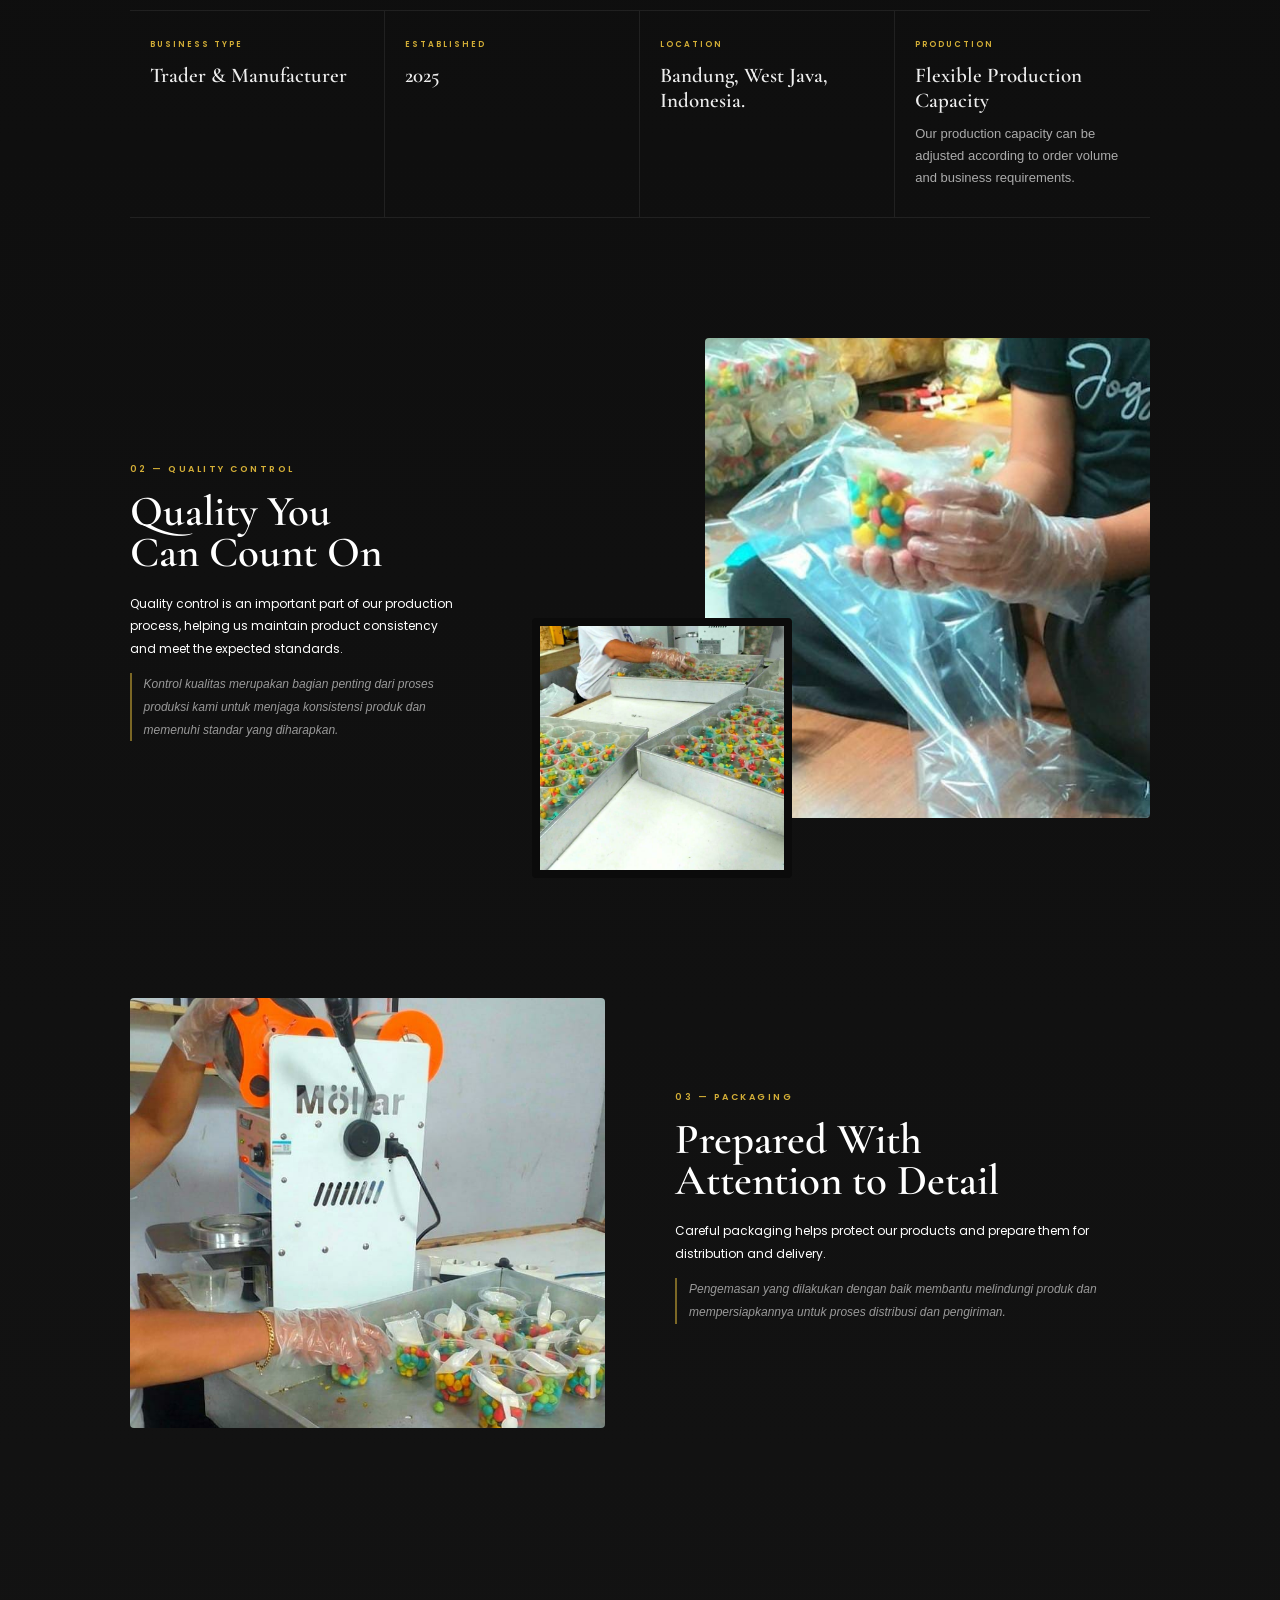
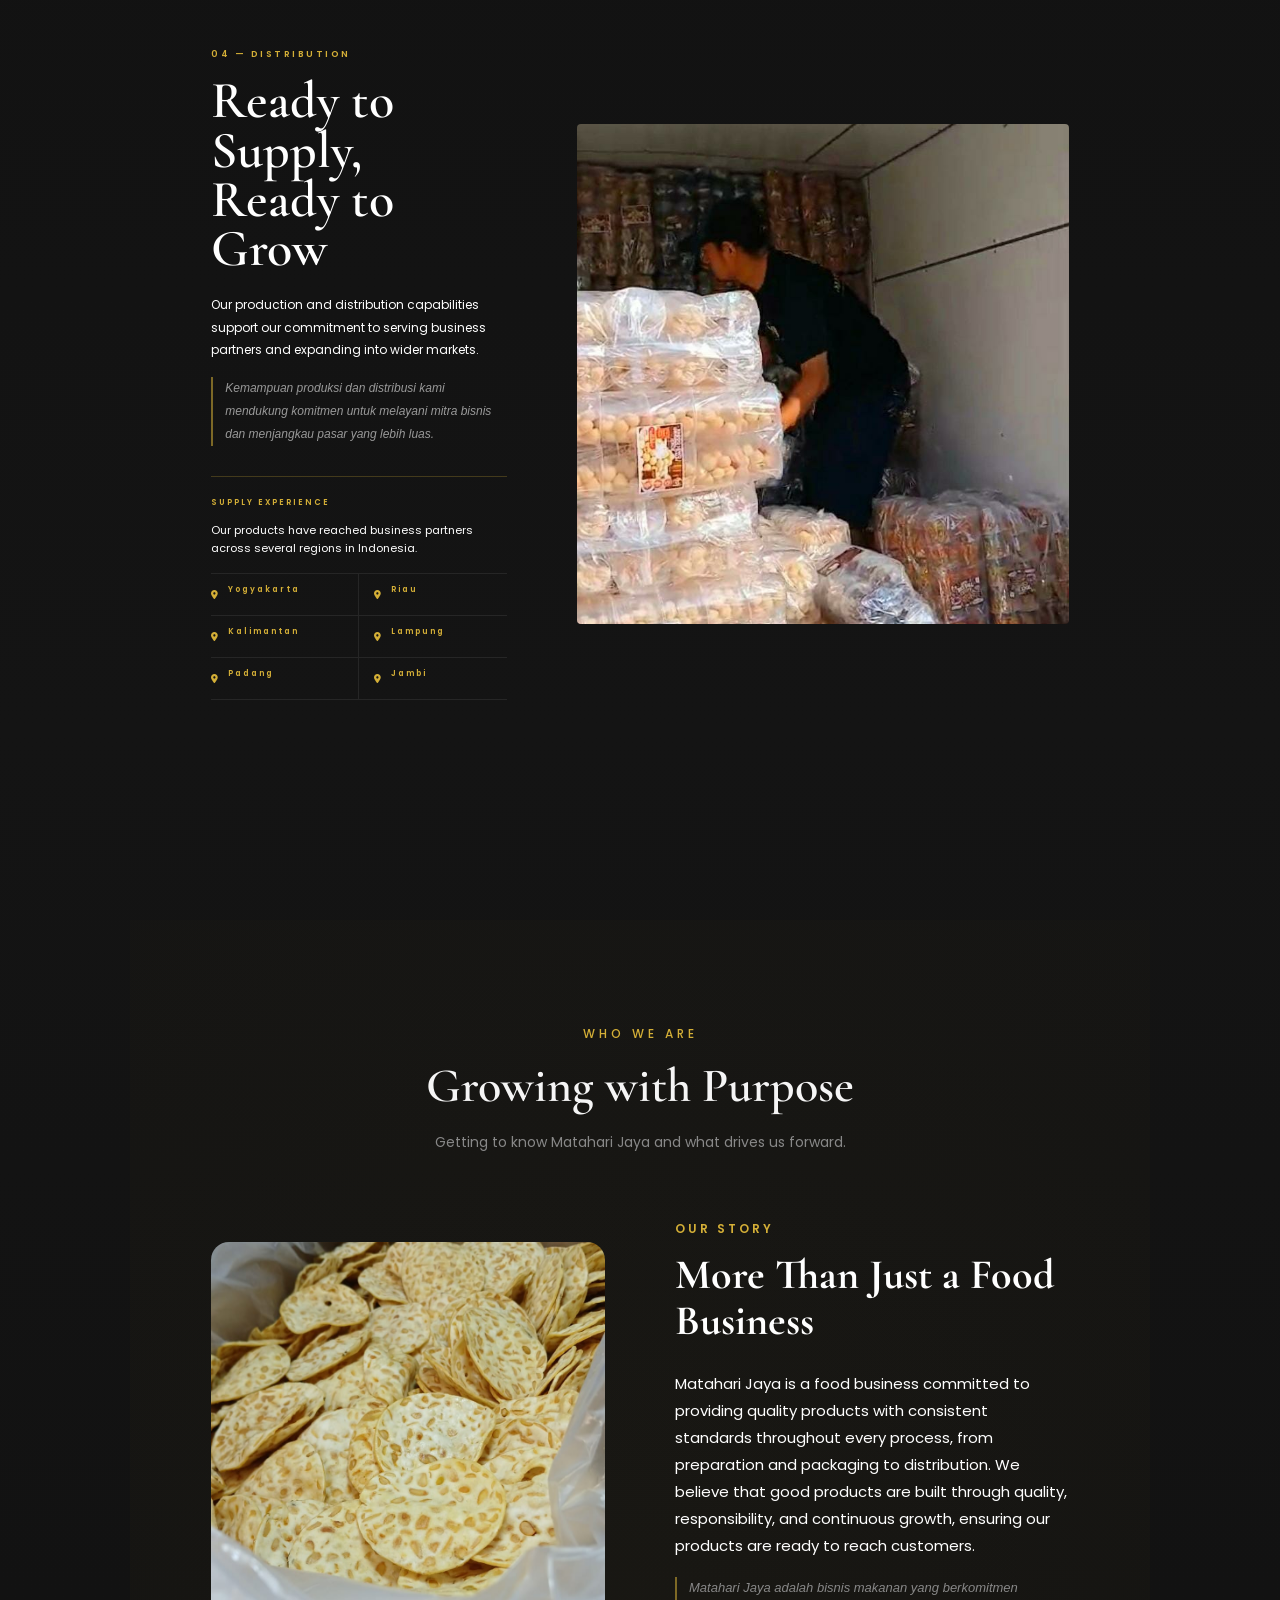
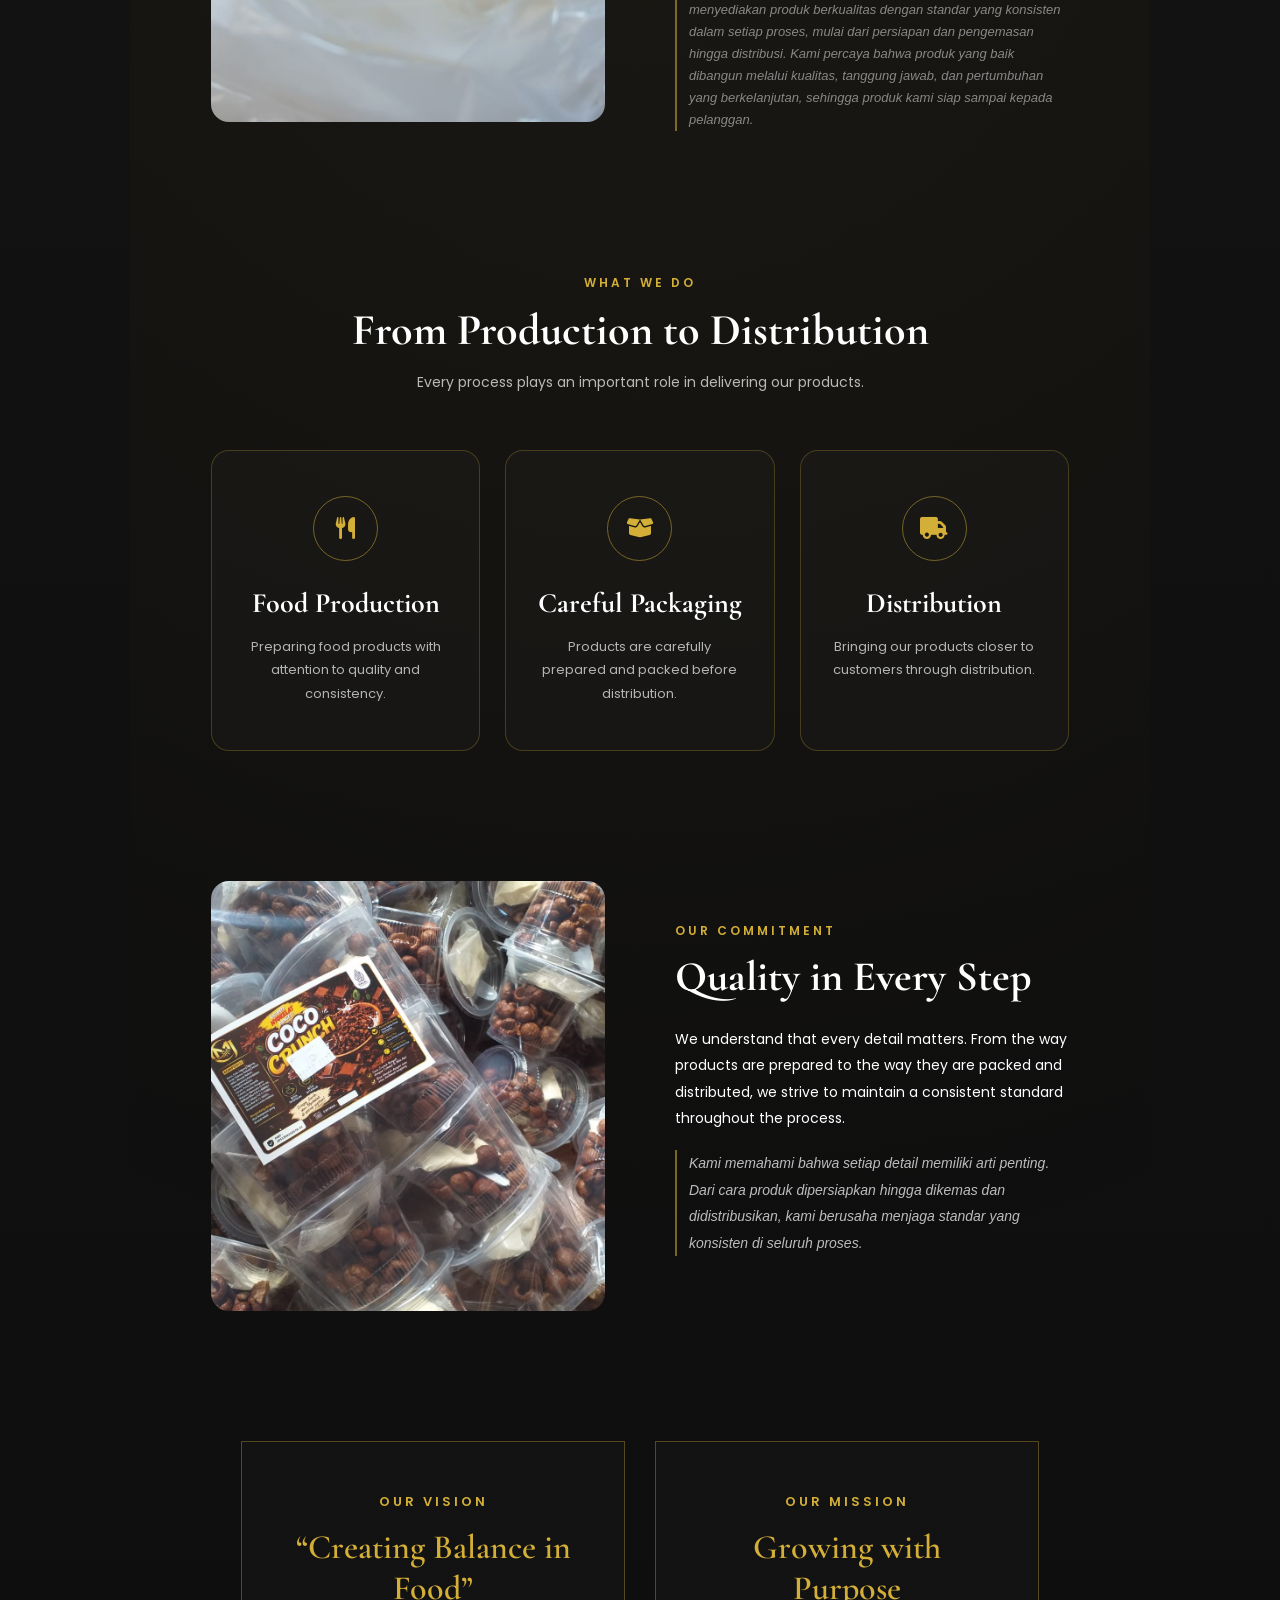
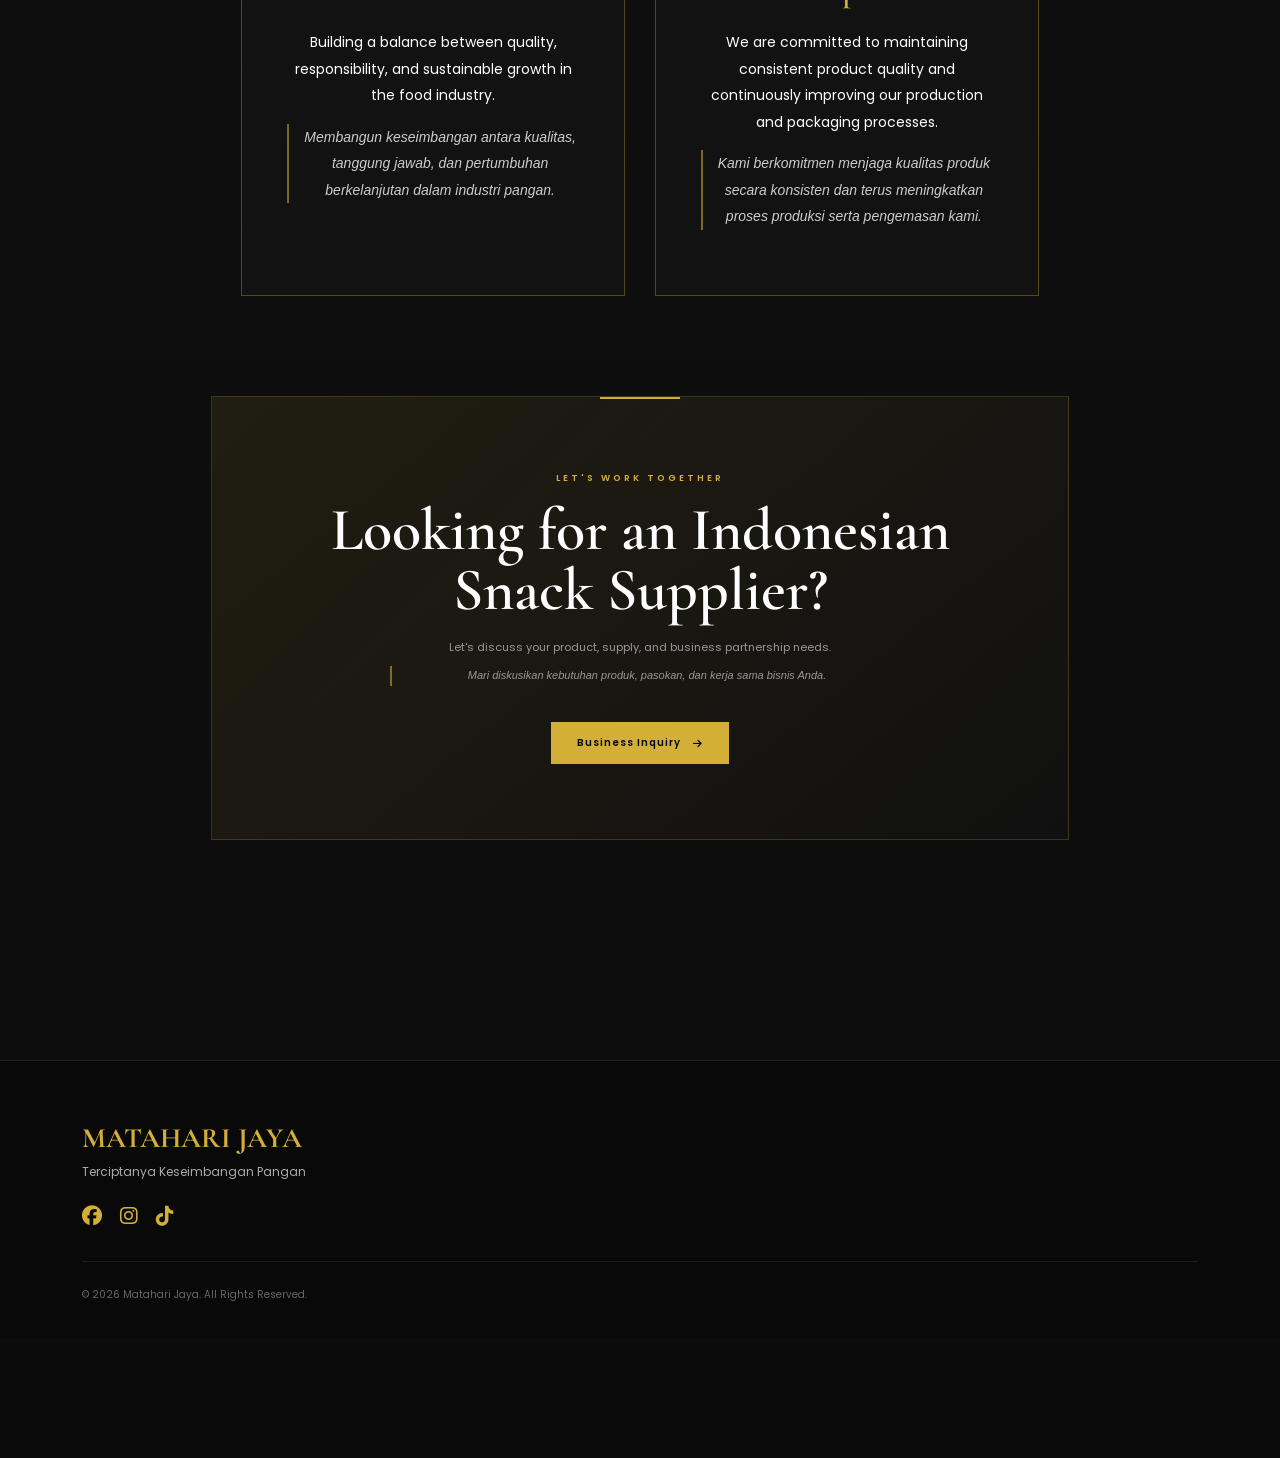
==== commit fefe2ac7: "pushh" ====
--- a/about.html
+++ b/about.html
@@ -61,10 +61,10 @@
         <nav>
 
             <a href="index.html">Home</a>
-            <a href="about.html">Company Profile</a>
+            <a href="about.html">Profile</a>
             <a href="products.html">Products</a>
             <a href="gallery.html">Gallery</a>
-            <a href="explore.html">Explore</a>
+            <a href="explore.html">Export</a>
 
              <div class="language-selector">
             <button type="button" id="languageButton">
@@ -233,6 +233,7 @@
             <strong>
                 Flexible Production Capacity
             </strong>
+            <p>Our production capacity can be adjusted according to order volume and business requirements.</p>
 
         </div>
 
--- a/css/style.css
+++ b/css/style.css
@@ -10510,3 +10510,223 @@
     }
 
 }
+
+/* ================= FAQ ================= */
+
+
+.explore-faq {
+    border-top: 1px solid rgba(255,255,255,0.06);
+}
+
+.faq-list {
+    max-width: 850px;
+}
+
+.faq-item {
+    border-bottom: 1px solid rgba(255,255,255,0.08);
+}
+
+
+/* QUESTION */
+
+.faq-question {
+    width: 100%;
+
+    display: flex;
+    align-items: center;
+    justify-content: space-between;
+
+    padding: 22px 0;
+
+    background: none;
+    border: none;
+
+    color: #ddd;
+
+    font-family: "Poppins", sans-serif;
+    font-size: 13px;
+    font-weight: 500;
+
+    text-align: left;
+
+    cursor: pointer;
+}
+
+.faq-question:hover {
+    color: #D4AF37;
+}
+
+.faq-question i {
+    color: #D4AF37;
+
+    font-size: 11px;
+
+    transition: transform 0.3s ease;
+}
+
+
+/* ANSWER */
+
+.faq-answer {
+    max-height: 0;
+
+    overflow: hidden;
+
+    opacity: 0;
+
+    transition:
+        max-height 0.4s ease,
+        opacity 0.3s ease;
+}
+
+.faq-answer p {
+    margin: 0;
+
+    padding: 0 35px 22px 0;
+
+    color: #888;
+
+    font-size: 11px;
+
+    line-height: 1.8;
+}
+
+
+/* OPEN */
+
+.faq-item.active .faq-answer {
+    max-height: 200px;
+
+    opacity: 1;
+}
+
+.faq-item.active .faq-question i {
+    transform: rotate(45deg);
+}
+
+/* =========================================================
+   EXPLORE SCROLL REVEAL
+   ========================================================= */
+
+.explore-reveal {
+    opacity: 0;
+    transform: translateY(35px);
+
+    transition:
+        opacity 0.8s ease,
+        transform 0.8s ease;
+}
+
+.explore-reveal.show {
+    opacity: 1;
+    transform: translateY(0);
+}
+
+
+/* =========================================================
+   GOLD SPARKLE
+   ========================================================= */
+
+.explore-page {
+    position: relative;
+    overflow: hidden;
+}
+
+
+/* sparkle layer */
+
+.explore-sparkles {
+    position: fixed;
+
+    inset: 0;
+
+    width: 100%;
+    height: 100%;
+
+    pointer-events: none;
+
+    z-index: 1;
+}
+
+
+/* Make content stay above sparkle */
+
+.explore-page > *,
+.explore-page ~ footer {
+    position: relative;
+    z-index: 2;
+}
+
+
+/* individual sparkle */
+
+.gold-sparkle {
+    position: absolute;
+
+    width: 3px;
+    height: 3px;
+
+    background: #D4AF37;
+
+    border-radius: 50%;
+
+    box-shadow:
+        0 0 6px rgba(212,175,55,0.8),
+        0 0 12px rgba(212,175,55,0.35);
+
+    opacity: 0;
+
+    animation:
+        sparkleFloat 4s ease-in-out infinite;
+}
+
+
+@keyframes sparkleFloat {
+
+    0% {
+        opacity: 0;
+
+        transform:
+            translateY(20px)
+            scale(0.4);
+    }
+
+    25% {
+        opacity: 0.8;
+    }
+
+    50% {
+        opacity: 1;
+
+        transform:
+            translateY(-10px)
+            scale(1);
+    }
+
+    75% {
+        opacity: 0.5;
+    }
+
+    100% {
+        opacity: 0;
+
+        transform:
+            translateY(-35px)
+            scale(0.3);
+    }
+
+}
+.company-fact strong {
+    display: block;
+    margin-top: 12px;
+    margin-bottom: 10px;
+}
+
+.company-fact p {
+    margin: 0;
+    font-family: "Poppins", sans-serif;
+    font-size: 13px;
+    line-height: 1.7;
+    font-weight: 300;
+    color: rgba(255, 255, 255, 0.65);
+}
